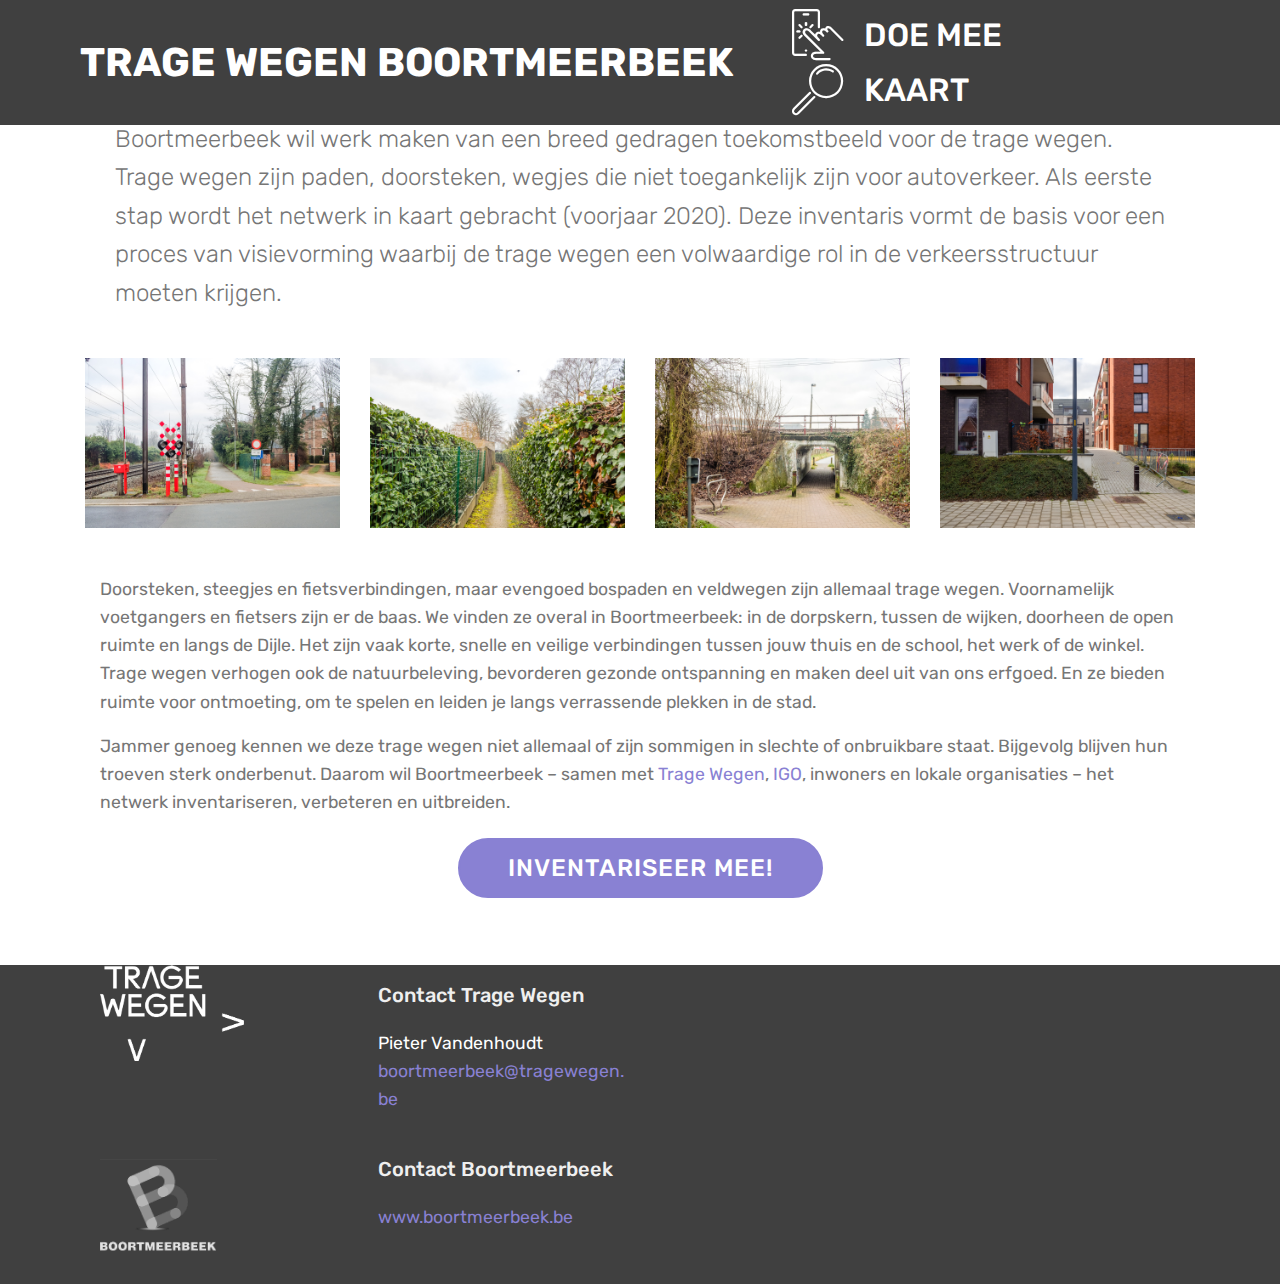
==== index.html @ 34b96090 "update" ====
<!DOCTYPE html>
<html  >
<head>
  <!-- Site made with Mobirise Website Builder v4.12.3, https://mobirise.com -->
  <meta charset="UTF-8">
  <meta http-equiv="X-UA-Compatible" content="IE=edge">
  <meta name="generator" content="Mobirise v4.12.3, mobirise.com">
  <meta name="viewport" content="width=device-width, initial-scale=1, minimum-scale=1">
  <link rel="shortcut icon" href="assets/images/logo2.png" type="image/x-icon">
  <meta name="description" content="">
  
  
  <title>Home</title>
  <link rel="stylesheet" href="assets/web/assets/mobirise-icons/mobirise-icons.css">
  <link rel="stylesheet" href="assets/bootstrap/css/bootstrap.min.css">
  <link rel="stylesheet" href="assets/bootstrap/css/bootstrap-grid.min.css">
  <link rel="stylesheet" href="assets/bootstrap/css/bootstrap-reboot.min.css">
  <link rel="stylesheet" href="assets/tether/tether.min.css">
  <link rel="stylesheet" href="assets/dropdown/css/style.css">
  <link rel="stylesheet" href="assets/socicon/css/styles.css">
  <link rel="stylesheet" href="assets/theme/css/style.css">
  <link rel="preload" as="style" href="assets/mobirise/css/mbr-additional.css"><link rel="stylesheet" href="assets/mobirise/css/mbr-additional.css" type="text/css">
  
  
  
</head>
<body>
  <section class="menu cid-rQbKiJXNZe" once="menu" id="menu1-5">

    

    <nav class="navbar navbar-expand beta-menu navbar-dropdown align-items-center navbar-fixed-top navbar-toggleable-sm">
        <button class="navbar-toggler navbar-toggler-right" type="button" data-toggle="collapse" data-target="#navbarSupportedContent" aria-controls="navbarSupportedContent" aria-expanded="false" aria-label="Toggle navigation">
            <div class="hamburger">
                <span></span>
                <span></span>
                <span></span>
                <span></span>
            </div>
        </button>
        <div class="menu-logo">
            <div class="navbar-brand">
                
                <span class="navbar-caption-wrap"><a class="navbar-caption text-white display-1" href="index.html">
                        TRAGE WEGEN BOORTMEERBEEK</a></span>
            </div>
        </div>
        <div class="collapse navbar-collapse" id="navbarSupportedContent">
            <ul class="navbar-nav nav-dropdown nav-right" data-app-modern-menu="true"><li class="nav-item">
                    <a class="nav-link link text-white display-4" href="page1.html"><span class="mbri-touch mbr-iconfont mbr-iconfont-btn"></span>
                        
                        DOE MEE</a>
                </li>
                <li class="nav-item">
                    <a class="nav-link link text-white display-4" href="page2.html">
                        <span class="mbri-search mbr-iconfont mbr-iconfont-btn"></span>
                        KAART</a>
                </li></ul>
            
        </div>
    </nav>
</section>

<section class="engine"><a href="https://mobirise.info/y">html site templates</a></section><section class="mbr-section article content3 cid-rQbUgujYzw" id="content3-n">
      
     

    <div class="container">
        <div class="media-container-row">
            <div class="row col-12 col-md-12">
                <div class="col-12 mbr-text mbr-fonts-style col-md-12 display-2">
                     <p>Boortmeerbeek wil werk maken van een breed gedragen toekomstbeeld voor de trage wegen. Trage wegen zijn paden, doorsteken, wegjes die niet toegankelijk zijn voor autoverkeer. Als eerste stap wordt het netwerk in kaart gebracht (voorjaar&nbsp;<span style="font-size: 1.5rem;">2020). Deze inventaris vormt de basis voor een proces van visievorming waarbij de trage wegen een volwaardige rol in de verkeersstructuur moeten krijgen.</span></p>
                </div>
                
                
            </div>
        </div>
    </div>
</section>

<section class="mbr-gallery gallery5 cid-rQcg3z86Xx" id="gallery5-q">

    

    

    <div class="container">
        
        
        <div class="row mbr-gallery" data-toggle="modal" data-target="#rVn7bDMpHJ">
            <div class="col-sm-6 col-md-4 col-lg-3 item gallery-image">
                <div class="item-wrapper">
                    <img class="w-100" src="assets/images/dscf8277.jpg" alt="" data-slide-to="0" title="" data-target="#rVn7bDMnnA">
                </div>
            </div>
            <div class="col-sm-6 col-md-4 col-lg-3 item gallery-image">
                <div class="item-wrapper">
                    <img class="w-100" src="assets/images/dscf8288.jpg" alt="" data-slide-to="1" title="" data-target="#rVn7bDMnnA">
                </div>
            </div>
            <div class="col-sm-6 col-md-4 col-lg-3 item gallery-image">
                <div class="item-wrapper">
                    <img class="w-100" src="assets/images/dscf8321.jpg" alt="" data-slide-to="2" title="" data-target="#rVn7bDMnnA">
                </div>
            </div><div class="col-sm-6 col-md-4 col-lg-3 item gallery-image">
                <div class="item-wrapper">
                    <img class="w-100" src="assets/images/dscf8336.jpg" alt="" data-slide-to="3" title="" data-target="#rVn7bDMnnA">
                </div>
            </div>
            
        </div>

        <div class="modal mbr-slider fade" tabindex="-1" role="dialog" aria-hidden="true" id="rVn7bDMpHJ">
            <div class="modal-dialog" role="document">
                <div class="modal-content">
                    <div class="modal-body">
                        <div class="carousel slide" data-ride="carousel" id="rVn7bDMnnA">
                            <div class="carousel-inner">
                                <div class="carousel-item active">
                                    <img class="d-block w-100" src="assets/images/dscf8277.jpg" alt="">
                                </div>
                                <div class="carousel-item">
                                    <img class="d-block w-100" src="assets/images/dscf8288.jpg" alt="">
                                </div>
                                <div class="carousel-item">
                                    <img class="d-block w-100" src="assets/images/dscf8321.jpg" alt="">
                                </div><div class="carousel-item">
                                    <img class="d-block w-100" src="assets/images/dscf8336.jpg" alt="">
                                </div>
                                
                            </div>
                            <ol class="carousel-indicators">
                                <li data-slide-to="0" class="active" data-target="#rVn7bDMnnA"></li><li data-slide-to="1" class="active" data-target="#rVn7bDMnnA"></li>
                                <li data-slide-to="2" data-target="#rVn7bDMnnA"></li>
                                <li data-slide-to="3" data-target="#rVn7bDMnnA"></li>
                                
                            </ol>
                            <a role="button" href="" class="close" data-dismiss="modal" aria-label="Close">
                            </a>
                            <a class="carousel-control-prev carousel-control" role="button" data-slide="prev" href="#rVn7bDMnnA">
                                <span class="mbri-left mbr-iconfont" aria-hidden="true"></span>
                                <span class="sr-only">Vorige</span>
                            </a>
                            <a class="carousel-control-next carousel-control" role="button" data-slide="next" href="#rVn7bDMnnA">
                                <span class="mbri-right mbr-iconfont" aria-hidden="true"></span>
                                <span class="sr-only">Volgende</span>
                            </a>
                        </div>
                    </div>
                </div>
            </div>
        </div>
    </div>
</section>

<section class="mbr-section article content1 cid-rQc35fbMtZ" id="content1-o">
    
     

    <div class="container">
        <div class="media-container-row">
            <div class="mbr-text col-12 mbr-fonts-style display-7 col-md-12"><p>Doorsteken, steegjes en fietsverbindingen, maar evengoed bospaden en veldwegen zijn allemaal trage wegen. Voornamelijk voetgangers en fietsers zijn er de baas. We vinden ze overal in Boortmeerbeek: in de dorpskern, tussen de wijken, doorheen de open ruimte en langs de Dijle. Het zijn vaak korte, snelle en veilige verbindingen tussen jouw thuis en de school, het werk of de winkel.  Trage wegen verhogen ook de natuurbeleving, bevorderen gezonde ontspanning en maken deel uit van ons erfgoed. En ze bieden ruimte voor ontmoeting, om te spelen en leiden je langs verrassende plekken in de stad. 
</p><p>Jammer genoeg kennen we deze trage wegen niet allemaal of zijn sommigen in slechte of onbruikbare staat. Bijgevolg blijven hun troeven sterk onderbenut. Daarom wil Boortmeerbeek – samen met <a href="https://www.tragewegen.be" target="_blank">Trage Wegen</a>, <a href="https://www.igo.be/index.php">IGO</a>, inwoners en lokale organisaties – het netwerk inventariseren, verbeteren en uitbreiden.</p><p>
</p></div>
        </div>
    </div>
</section>

<section class="mbr-section content8 cid-rQdVR2sNag" id="content8-13">

    

    <div class="container">
        <div class="media-container-row title">
            <div class="col-12 col-md-8">
                <div class="mbr-section-btn align-center"><a class="btn btn-primary display-2" href="page1.html">INVENTARISEER MEE!</a></div>
            </div>
        </div>
    </div>
</section>

<section class="cid-rQdXCKAkHv" id="footer1-18">

    

    

    <div class="container">
        <div class="media-container-row content text-white">
            <div class="col-12 col-md-3">
                <div class="media-wrap">
                    <a href="https://www.tragewegen.be">
                        <img src="assets/images/logometpijltjes-wit-2.png" alt="Mobirise" title="">
                    </a>
                </div>
            </div>
            <div class="col-12 col-md-3 mbr-fonts-style display-7">
                <h5 class="pb-3"><br>Contact Trage Wegen</h5>
                <p class="mbr-text">Pieter Vandenhoudt<br><a href="mailto:boortmeerbeek@tragewegen.be">boortmeerbeek@tragewegen.be</a><br></p>
            </div>
            <div class="col-12 col-md-3 mbr-fonts-style display-7">
                <h5 class="pb-3">&nbsp;</h5>
                <p class="mbr-text"></p>
            </div>
            <div class="col-12 col-md-3 mbr-fonts-style display-7">
                <h5 class="pb-3"></h5>
                <p class="mbr-text"><br><br><br></p>
            </div>
        </div>
        
    </div>
</section>

<section class="cid-rQe4lO1r5C" id="footer1-1l">

    

    

    <div class="container">
        <div class="media-container-row content text-white">
            <div class="col-12 col-md-3">
                <div class="media-wrap">
                    <a href="https://www.hasselt.be">
                        <img src="assets/images/logobmb.png" alt="Mobirise" title="">
                    </a>
                </div>
            </div>
            <div class="col-12 col-md-3 mbr-fonts-style display-7">
                <h5 class="pb-3">Contact Boortmeerbeek</h5>
                <p class="mbr-text"><a href="http://www.boortmeerbeek.be" target="_blank">www.boortmeerbeek.be</a><br><br></p>
            </div>
            <div class="col-12 col-md-3 mbr-fonts-style display-7">
                <h5 class="pb-3">&nbsp;</h5>
                <p class="mbr-text"><br><br></p>
            </div>
            <div class="col-12 col-md-3 mbr-fonts-style display-7">
                <h5 class="pb-3"></h5>
                <p class="mbr-text"><br><br><br></p>
            </div>
        </div>
        
    </div>
</section>


  <script src="assets/web/assets/jquery/jquery.min.js"></script>
  <script src="assets/popper/popper.min.js"></script>
  <script src="assets/bootstrap/js/bootstrap.min.js"></script>
  <script src="assets/tether/tether.min.js"></script>
  <script src="assets/smoothscroll/smooth-scroll.js"></script>
  <script src="assets/dropdown/js/nav-dropdown.js"></script>
  <script src="assets/dropdown/js/navbar-dropdown.js"></script>
  <script src="assets/touchswipe/jquery.touch-swipe.min.js"></script>
  <script src="assets/theme/js/script.js"></script>
  
  
</body>
</html>
---- assets/web/assets/mobirise-icons/mobirise-icons.css ----
@font-face {
  font-family: 'MobiriseIcons';
  src:  url('mobirise-icons.eot?spat4u');
  src:  url('mobirise-icons.eot?spat4u#iefix') format('embedded-opentype'),
    url('mobirise-icons.ttf?spat4u') format('truetype'),
    url('mobirise-icons.woff?spat4u') format('woff'),
    url('mobirise-icons.svg?spat4u#MobiriseIcons') format('svg');
  font-weight: normal;
  font-style: normal;
  font-display: swap;
}

[class^="mbri-"], [class*=" mbri-"] {
  /* use !important to prevent issues with browser extensions that change fonts */
  font-family: MobiriseIcons !important;
  speak: none;
  font-style: normal;
  font-weight: normal;
  font-variant: normal;
  text-transform: none;
  line-height: 1;

  /* Better Font Rendering =========== */
  -webkit-font-smoothing: antialiased;
  -moz-osx-font-smoothing: grayscale;
}

.mbri-add-submenu:before {
  content: "\e900";
}
.mbri-alert:before {
  content: "\e901";
}
.mbri-align-center:before {
  content: "\e902";
}
.mbri-align-justify:before {
  content: "\e903";
}
.mbri-align-left:before {
  content: "\e904";
}
.mbri-align-right:before {
  content: "\e905";
}
.mbri-android:before {
  content: "\e906";
}
.mbri-apple:before {
  content: "\e907";
}
.mbri-arrow-down:before {
  content: "\e908";
}
.mbri-arrow-next:before {
  content: "\e909";
}
.mbri-arrow-prev:before {
  content: "\e90a";
}
.mbri-arrow-up:before {
  content: "\e90b";
}
.mbri-bold:before {
  content: "\e90c";
}
.mbri-bookmark:before {
  content: "\e90d";
}
.mbri-bootstrap:before {
  content: "\e90e";
}
.mbri-briefcase:before {
  content: "\e90f";
}
.mbri-browse:before {
  content: "\e910";
}
.mbri-bulleted-list:before {
  content: "\e911";
}
.mbri-calendar:before {
  content: "\e912";
}
.mbri-camera:before {
  content: "\e913";
}
.mbri-cart-add:before {
  content: "\e914";
}
.mbri-cart-full:before {
  content: "\e915";
}
.mbri-cash:before {
  content: "\e916";
}
.mbri-change-style:before {
  content: "\e917";
}
.mbri-chat:before {
  content: "\e918";
}
.mbri-clock:before {
  content: "\e919";
}
.mbri-close:before {
  content: "\e91a";
}
.mbri-cloud:before {
  content: "\e91b";
}
.mbri-code:before {
  content: "\e91c";
}
.mbri-contact-form:before {
  content: "\e91d";
}
.mbri-credit-card:before {
  content: "\e91e";
}
.mbri-cursor-click:before {
  content: "\e91f";
}
.mbri-cust-feedback:before {
  content: "\e920";
}
.mbri-database:before {
  content: "\e921";
}
.mbri-delivery:before {
  content: "\e922";
}
.mbri-desktop:before {
  content: "\e923";
}
.mbri-devices:before {
  content: "\e924";
}
.mbri-down:before {
  content: "\e925";
}
.mbri-download:before {
  content: "\e989";
}
.mbri-drag-n-drop:before {
  content: "\e927";
}
.mbri-drag-n-drop2:before {
  content: "\e928";
}
.mbri-edit:before {
  content: "\e929";
}
.mbri-edit2:before {
  content: "\e92a";
}
.mbri-error:before {
  content: "\e92b";
}
.mbri-extension:before {
  content: "\e92c";
}
.mbri-features:before {
  content: "\e92d";
}
.mbri-file:before {
  content: "\e92e";
}
.mbri-flag:before {
  content: "\e92f";
}
.mbri-folder:before {
  content: "\e930";
}
.mbri-gift:before {
  content: "\e931";
}
.mbri-github:before {
  content: "\e932";
}
.mbri-globe:before {
  content: "\e933";
}
.mbri-globe-2:before {
  content: "\e934";
}
.mbri-growing-chart:before {
  content: "\e935";
}
.mbri-hearth:before {
  content: "\e936";
}
.mbri-help:before {
  content: "\e937";
}
.mbri-home:before {
  content: "\e938";
}
.mbri-hot-cup:before {
  content: "\e939";
}
.mbri-idea:before {
  content: "\e93a";
}
.mbri-image-gallery:before {
  content: "\e93b";
}
.mbri-image-slider:before {
  content: "\e93c";
}
.mbri-info:before {
  content: "\e93d";
}
.mbri-italic:before {
  content: "\e93e";
}
.mbri-key:before {
  content: "\e93f";
}
.mbri-laptop:before {
  content: "\e940";
}
.mbri-layers:before {
  content: "\e941";
}
.mbri-left-right:before {
  content: "\e942";
}
.mbri-left:before {
  content: "\e943";
}
.mbri-letter:before {
  content: "\e944";
}
.mbri-like:before {
  content: "\e945";
}
.mbri-link:before {
  content: "\e946";
}
.mbri-lock:before {
  content: "\e947";
}
.mbri-login:before {
  content: "\e948";
}
.mbri-logout:before {
  content: "\e949";
}
.mbri-magic-stick:before {
  content: "\e94a";
}
.mbri-map-pin:before {
  content: "\e94b";
}
.mbri-menu:before {
  content: "\e94c";
}
.mbri-mobile:before {
  content: "\e94d";
}
.mbri-mobile2:before {
  content: "\e94e";
}
.mbri-mobirise:before {
  content: "\e94f";
}
.mbri-more-horizontal:before {
  content: "\e950";
}
.mbri-more-vertical:before {
  content: "\e951";
}
.mbri-music:before {
  content: "\e952";
}
.mbri-new-file:before {
  content: "\e953";
}
.mbri-numbered-list:before {
  content: "\e954";
}
.mbri-opened-folder:before {
  content: "\e955";
}
.mbri-pages:before {
  content: "\e956";
}
.mbri-paper-plane:before {
  content: "\e957";
}
.mbri-paperclip:before {
  content: "\e958";
}
.mbri-photo:before {
  content: "\e959";
}
.mbri-photos:before {
  content: "\e95a";
}
.mbri-pin:before {
  content: "\e95b";
}
.mbri-play:before {
  content: "\e95c";
}
.mbri-plus:before {
  content: "\e95d";
}
.mbri-preview:before {
  content: "\e95e";
}
.mbri-print:before {
  content: "\e95f";
}
.mbri-protect:before {
  content: "\e960";
}
.mbri-question:before {
  content: "\e961";
}
.mbri-quote-left:before {
  content: "\e962";
}
.mbri-quote-right:before {
  content: "\e963";
}
.mbri-refresh:before {
  content: "\e964";
}
.mbri-responsive:before {
  content: "\e965";
}
.mbri-right:before {
  content: "\e966";
}
.mbri-rocket:before {
  content: "\e967";
}
.mbri-sad-face:before {
  content: "\e968";
}
.mbri-sale:before {
  content: "\e969";
}
.mbri-save:before {
  content: "\e96a";
}
.mbri-search:before {
  content: "\e96b";
}
.mbri-setting:before {
  content: "\e96c";
}
.mbri-setting2:before {
  content: "\e96d";
}
.mbri-setting3:before {
  content: "\e96e";
}
.mbri-share:before {
  content: "\e96f";
}
.mbri-shopping-bag:before {
  content: "\e970";
}
.mbri-shopping-basket:before {
  content: "\e971";
}
.mbri-shopping-cart:before {
  content: "\e972";
}
.mbri-sites:before {
  content: "\e973";
}
.mbri-smile-face:before {
  content: "\e974";
}
.mbri-speed:before {
  content: "\e975";
}
.mbri-star:before {
  content: "\e976";
}
.mbri-success:before {
  content: "\e977";
}
.mbri-sun:before {
  content: "\e978";
}
.mbri-sun2:before {
  content: "\e979";
}
.mbri-tablet:before {
  content: "\e97a";
}
.mbri-tablet-vertical:before {
  content: "\e97b";
}
.mbri-target:before {
  content: "\e97c";
}
.mbri-timer:before {
  content: "\e97d";
}
.mbri-to-ftp:before {
  content: "\e97e";
}
.mbri-to-local-drive:before {
  content: "\e97f";
}
.mbri-touch-swipe:before {
  content: "\e980";
}
.mbri-touch:before {
  content: "\e981";
}
.mbri-trash:before {
  content: "\e982";
}
.mbri-underline:before {
  content: "\e983";
}
.mbri-unlink:before {
  content: "\e984";
}
.mbri-unlock:before {
  content: "\e985";
}
.mbri-up-down:before {
  content: "\e986";
}
.mbri-up:before {
  content: "\e987";
}
.mbri-update:before {
  content: "\e988";
}
.mbri-upload:before {
 content: "\e926"; 
}
.mbri-user:before {
  content: "\e98a";
}
.mbri-user2:before {
  content: "\e98b";
}
.mbri-users:before {
  content: "\e98c";
}
.mbri-video:before {
  content: "\e98d";
}
.mbri-video-play:before {
  content: "\e98e";
}
.mbri-watch:before {
  content: "\e98f";
}
.mbri-website-theme:before {
  content: "\e990";
}
.mbri-wifi:before {
  content: "\e991";
}
.mbri-windows:before {
  content: "\e992";
}
.mbri-zoom-out:before {
  content: "\e993";
}
.mbri-redo:before {
  content: "\e994";
}
.mbri-undo:before {
  content: "\e995";
}
---- assets/dropdown/css/style.css ----
.navbar-dropdown {
  left: 0;
  padding: 0;
  position: absolute;
  right: 0;
  top: 0;
  transition: all 0.45s ease;
  z-index: 1030;
  background: #282828; }
  .navbar-dropdown .navbar-logo {
    margin-right: 0.8rem;
    transition: margin 0.3s ease-in-out;
    vertical-align: middle; }
    .navbar-dropdown .navbar-logo img {
      height: 3.125rem;
      transition: all 0.3s ease-in-out; }
    .navbar-dropdown .navbar-logo.mbr-iconfont {
      font-size: 3.125rem;
      line-height: 3.125rem; }
  .navbar-dropdown .navbar-caption {
    font-weight: 700;
    white-space: normal;
    vertical-align: -4px;
    line-height: 3.125rem !important; }
    .navbar-dropdown .navbar-caption, .navbar-dropdown .navbar-caption:hover {
      color: inherit;
      text-decoration: none; }
  .navbar-dropdown .mbr-iconfont + .navbar-caption {
    vertical-align: -1px; }
  .navbar-dropdown.navbar-fixed-top {
    position: fixed; }
  .navbar-dropdown .navbar-brand span {
    vertical-align: -4px; }
  .navbar-dropdown.bg-color.transparent {
    background: none; }
  .navbar-dropdown.navbar-short .navbar-brand {
    padding: 0.625rem 0; }
    .navbar-dropdown.navbar-short .navbar-brand span {
      vertical-align: -1px; }
  .navbar-dropdown.navbar-short .navbar-caption {
    line-height: 2.375rem !important;
    vertical-align: -2px; }
  .navbar-dropdown.navbar-short .navbar-logo {
    margin-right: 0.5rem; }
    .navbar-dropdown.navbar-short .navbar-logo img {
      height: 2.375rem; }
    .navbar-dropdown.navbar-short .navbar-logo.mbr-iconfont {
      font-size: 2.375rem;
      line-height: 2.375rem; }
  .navbar-dropdown.navbar-short .mbr-table-cell {
    height: 3.625rem; }
  .navbar-dropdown .navbar-close {
    left: 0.6875rem;
    position: fixed;
    top: 0.75rem;
    z-index: 1000; }
  .navbar-dropdown .hamburger-icon {
    content: "";
    display: inline-block;
    vertical-align: middle;
    width: 16px;
    -webkit-box-shadow: 0 -6px 0 1px #282828,0 0 0 1px #282828,0 6px 0 1px #282828;
    -moz-box-shadow: 0 -6px 0 1px #282828,0 0 0 1px #282828,0 6px 0 1px #282828;
    box-shadow: 0 -6px 0 1px #282828,0 0 0 1px #282828,0 6px 0 1px #282828; }

.dropdown-menu .dropdown-toggle[data-toggle="dropdown-submenu"]::after {
  border-bottom: 0.35em solid transparent;
  border-left: 0.35em solid;
  border-right: 0;
  border-top: 0.35em solid transparent;
  margin-left: 0.3rem; }

.dropdown-menu .dropdown-item:focus {
  outline: 0; }

.nav-dropdown {
  font-size: 0.75rem;
  font-weight: 500;
  height: auto !important; }
  .nav-dropdown .nav-btn {
    padding-left: 1rem; }
  .nav-dropdown .link {
    margin: .667em 1.667em;
    font-weight: 500;
    padding: 0;
    transition: color .2s ease-in-out; }
    .nav-dropdown .link.dropdown-toggle {
      margin-right: 2.583em; }
      .nav-dropdown .link.dropdown-toggle::after {
        margin-left: .25rem;
        border-top: 0.35em solid;
        border-right: 0.35em solid transparent;
        border-left: 0.35em solid transparent;
        border-bottom: 0; }
      .nav-dropdown .link.dropdown-toggle[aria-expanded="true"] {
        margin: 0;
        padding: 0.667em 3.263em  0.667em 1.667em; }
  .nav-dropdown .link::after,
  .nav-dropdown .dropdown-item::after {
    color: inherit; }
  .nav-dropdown .btn {
    font-size: 0.75rem;
    font-weight: 700;
    letter-spacing: 0;
    margin-bottom: 0;
    padding-left: 1.25rem;
    padding-right: 1.25rem; }
  .nav-dropdown .dropdown-menu {
    border-radius: 0;
    border: 0;
    left: 0;
    margin: 0;
    padding-bottom: 1.25rem;
    padding-top: 1.25rem;
    position: relative; }
  .nav-dropdown .dropdown-submenu {
    margin-left: 0.125rem;
    top: 0; }
  .nav-dropdown .dropdown-item {
    font-weight: 500;
    line-height: 2;
    padding: 0.3846em 4.615em 0.3846em 1.5385em;
    position: relative;
    transition: color .2s ease-in-out, background-color .2s ease-in-out; }
    .nav-dropdown .dropdown-item::after {
      margin-top: -0.3077em;
      position: absolute;
      right: 1.1538em;
      top: 50%; }
    .nav-dropdown .dropdown-item:focus, .nav-dropdown .dropdown-item:hover {
      background: none; }

@media (max-width: 767px) {
  .nav-dropdown.navbar-toggleable-sm {
    bottom: 0;
    display: none;
    left: 0;
    overflow-x: hidden;
    position: fixed;
    top: 0;
    transform: translateX(-100%);
    -ms-transform: translateX(-100%);
    -webkit-transform: translateX(-100%);
    width: 18.75rem;
    z-index: 999; } }
.nav-dropdown.navbar-toggleable-xl {
  bottom: 0;
  display: none;
  left: 0;
  overflow-x: hidden;
  position: fixed;
  top: 0;
  transform: translateX(-100%);
  -ms-transform: translateX(-100%);
  -webkit-transform: translateX(-100%);
  width: 18.75rem;
  z-index: 999; }

.nav-dropdown-sm {
  display: block !important;
  overflow-x: hidden;
  overflow: auto;
  padding-top: 3.875rem; }
  .nav-dropdown-sm::after {
    content: "";
    display: block;
    height: 3rem;
    width: 100%; }
  .nav-dropdown-sm.collapse.in ~ .navbar-close {
    display: block !important; }
  .nav-dropdown-sm.collapsing, .nav-dropdown-sm.collapse.in {
    transform: translateX(0);
    -ms-transform: translateX(0);
    -webkit-transform: translateX(0);
    transition: all 0.25s ease-out;
    -webkit-transition: all 0.25s ease-out;
    background: #282828; }
  .nav-dropdown-sm.collapsing[aria-expanded="false"] {
    transform: translateX(-100%);
    -ms-transform: translateX(-100%);
    -webkit-transform: translateX(-100%); }
  .nav-dropdown-sm .nav-item {
    display: block;
    margin-left: 0 !important;
    padding-left: 0; }
  .nav-dropdown-sm .link,
  .nav-dropdown-sm .dropdown-item {
    border-top: 1px dotted rgba(255, 255, 255, 0.1);
    font-size: 0.8125rem;
    line-height: 1.6;
    margin: 0 !important;
    padding: 0.875rem 2.4rem 0.875rem 1.5625rem !important;
    position: relative;
    white-space: normal; }
    .nav-dropdown-sm .link:focus, .nav-dropdown-sm .link:hover,
    .nav-dropdown-sm .dropdown-item:focus,
    .nav-dropdown-sm .dropdown-item:hover {
      background: rgba(0, 0, 0, 0.2) !important;
      color: #c0a375; }
  .nav-dropdown-sm .nav-btn {
    position: relative;
    padding: 1.5625rem 1.5625rem 0 1.5625rem; }
    .nav-dropdown-sm .nav-btn::before {
      border-top: 1px dotted rgba(255, 255, 255, 0.1);
      content: "";
      left: 0;
      position: absolute;
      top: 0;
      width: 100%; }
    .nav-dropdown-sm .nav-btn + .nav-btn {
      padding-top: 0.625rem; }
      .nav-dropdown-sm .nav-btn + .nav-btn::before {
        display: none; }
  .nav-dropdown-sm .btn {
    padding: 0.625rem 0; }
  .nav-dropdown-sm .dropdown-toggle[data-toggle="dropdown-submenu"]::after {
    margin-left: .25rem;
    border-top: 0.35em solid;
    border-right: 0.35em solid transparent;
    border-left: 0.35em solid transparent;
    border-bottom: 0; }
  .nav-dropdown-sm .dropdown-toggle[data-toggle="dropdown-submenu"][aria-expanded="true"]::after {
    border-top: 0;
    border-right: 0.35em solid transparent;
    border-left: 0.35em solid transparent;
    border-bottom: 0.35em solid; }
  .nav-dropdown-sm .dropdown-menu {
    margin: 0;
    padding: 0;
    position: relative;
    top: 0;
    left: 0;
    width: 100%;
    border: 0;
    float: none;
    border-radius: 0;
    background: none; }
  .nav-dropdown-sm .dropdown-submenu {
    left: 100%;
    margin-left: 0.125rem;
    margin-top: -1.25rem;
    top: 0; }

.navbar-toggleable-sm .nav-dropdown .dropdown-menu {
  position: absolute; }

.navbar-toggleable-sm .nav-dropdown .dropdown-submenu {
  left: 100%;
  margin-left: 0.125rem;
  margin-top: -1.25rem;
  top: 0; }

.navbar-toggleable-sm.opened .nav-dropdown .dropdown-menu {
  position: relative; }

.navbar-toggleable-sm.opened .nav-dropdown .dropdown-submenu {
  left: 0;
  margin-left: 00rem;
  margin-top: 0rem;
  top: 0; }

.is-builder .nav-dropdown.collapsing {
  transition: none !important; }

/*# sourceMappingURL=style.css.map */
---- assets/socicon/css/styles.css ----
@charset "UTF-8";

@font-face {
  font-family: 'Socicon';
  src:  url('../fonts/socicon.eot');
  src:  url('../fonts/socicon.eot?#iefix') format('embedded-opentype'),
    url('../fonts/socicon.woff2') format('woff2'),
    url('../fonts/socicon.ttf') format('truetype'),
    url('../fonts/socicon.woff') format('woff'),
    url('../fonts/socicon.svg#socicon') format('svg');
  font-weight: normal;
  font-style: normal;
}

[data-icon]:before {
  font-family: "socicon" !important;
  content: attr(data-icon);
  font-style: normal !important;
  font-weight: normal !important;
  font-variant: normal !important;
  text-transform: none !important;
  speak: none;
  line-height: 1;
  -webkit-font-smoothing: antialiased;
  -moz-osx-font-smoothing: grayscale;
}

[class^="socicon-"], [class*=" socicon-"] {
  /* use !important to prevent issues with browser extensions that change fonts */
  font-family: 'Socicon' !important;
  speak: none;
  font-style: normal;
  font-weight: normal;
  font-variant: normal;
  text-transform: none;
  line-height: 1;

  /* Better Font Rendering =========== */
  -webkit-font-smoothing: antialiased;
  -moz-osx-font-smoothing: grayscale;
}

.socicon-eitaa:before {
  content: "\e97c";
}
.socicon-soroush:before {
  content: "\e97d";
}
.socicon-bale:before {
  content: "\e97e";
}
.socicon-zazzle:before {
  content: "\e97b";
}
.socicon-society6:before {
  content: "\e97a";
}
.socicon-redbubble:before {
  content: "\e979";
}
.socicon-avvo:before {
  content: "\e978";
}
.socicon-stitcher:before {
  content: "\e977";
}
.socicon-googlehangouts:before {
  content: "\e974";
}
.socicon-dlive:before {
  content: "\e975";
}
.socicon-vsco:before {
  content: "\e976";
}
.socicon-flipboard:before {
  content: "\e973";
}
.socicon-ubuntu:before {
  content: "\e958";
}
.socicon-artstation:before {
  content: "\e959";
}
.socicon-invision:before {
  content: "\e95a";
}
.socicon-torial:before {
  content: "\e95b";
}
.socicon-collectorz:before {
  content: "\e95c";
}
.socicon-seenthis:before {
  content: "\e95d";
}
.socicon-googleplaymusic:before {
  content: "\e95e";
}
.socicon-debian:before {
  content: "\e95f";
}
.socicon-filmfreeway:before {
  content: "\e960";
}
.socicon-gnome:before {
  content: "\e961";
}
.socicon-itchio:before {
  content: "\e962";
}
.socicon-jamendo:before {
  content: "\e963";
}
.socicon-mix:before {
  content: "\e964";
}
.socicon-sharepoint:before {
  content: "\e965";
}
.socicon-tinder:before {
  content: "\e966";
}
.socicon-windguru:before {
  content: "\e967";
}
.socicon-cdbaby:before {
  content: "\e968";
}
.socicon-elementaryos:before {
  content: "\e969";
}
.socicon-stage32:before {
  content: "\e96a";
}
.socicon-tiktok:before {
  content: "\e96b";
}
.socicon-gitter:before {
  content: "\e96c";
}
.socicon-letterboxd:before {
  content: "\e96d";
}
.socicon-threema:before {
  content: "\e96e";
}
.socicon-splice:before {
  content: "\e96f";
}
.socicon-metapop:before {
  content: "\e970";
}
.socicon-naver:before {
  content: "\e971";
}
.socicon-remote:before {
  content: "\e972";
}
.socicon-internet:before {
  content: "\e957";
}
.socicon-moddb:before {
  content: "\e94b";
}
.socicon-indiedb:before {
  content: "\e94c";
}
.socicon-traxsource:before {
  content: "\e94d";
}
.socicon-gamefor:before {
  content: "\e94e";
}
.socicon-pixiv:before {
  content: "\e94f";
}
.socicon-myanimelist:before {
  content: "\e950";
}
.socicon-blackberry:before {
  content: "\e951";
}
.socicon-wickr:before {
  content: "\e952";
}
.socicon-spip:before {
  content: "\e953";
}
.socicon-napster:before {
  content: "\e954";
}
.socicon-beatport:before {
  content: "\e955";
}
.socicon-hackerone:before {
  content: "\e956";
}
.socicon-hackernews:before {
  content: "\e946";
}
.socicon-smashwords:before {
  content: "\e947";
}
.socicon-kobo:before {
  content: "\e948";
}
.socicon-bookbub:before {
  content: "\e949";
}
.socicon-mailru:before {
  content: "\e94a";
}
.socicon-gitlab:before {
  content: "\e945";
}
.socicon-instructables:before {
  content: "\e944";
}
.socicon-portfolio:before {
  content: "\e943";
}
.socicon-codered:before {
  content: "\e940";
}
.socicon-origin:before {
  content: "\e941";
}
.socicon-nextdoor:before {
  content: "\e942";
}
.socicon-udemy:before {
  content: "\e93f";
}
.socicon-livemaster:before {
  content: "\e93e";
}
.socicon-crunchbase:before {
  content: "\e93b";
}
.socicon-homefy:before {
  content: "\e93c";
}
.socicon-calendly:before {
  content: "\e93d";
}
.socicon-realtor:before {
  content: "\e90f";
}
.socicon-tidal:before {
  content: "\e910";
}
.socicon-qobuz:before {
  content: "\e911";
}
.socicon-natgeo:before {
  content: "\e912";
}
.socicon-mastodon:before {
  content: "\e913";
}
.socicon-unsplash:before {
  content: "\e914";
}
.socicon-homeadvisor:before {
  content: "\e915";
}
.socicon-angieslist:before {
  content: "\e916";
}
.socicon-codepen:before {
  content: "\e917";
}
.socicon-slack:before {
  content: "\e918";
}
.socicon-openaigym:before {
  content: "\e919";
}
.socicon-logmein:before {
  content: "\e91a";
}
.socicon-fiverr:before {
  content: "\e91b";
}
.socicon-gotomeeting:before {
  content: "\e91c";
}
.socicon-aliexpress:before {
  content: "\e91d";
}
.socicon-guru:before {
  content: "\e91e";
}
.socicon-appstore:before {
  content: "\e91f";
}
.socicon-homes:before {
  content: "\e920";
}
.socicon-zoom:before {
  content: "\e921";
}
.socicon-alibaba:before {
  content: "\e922";
}
.socicon-craigslist:before {
  content: "\e923";
}
.socicon-wix:before {
  content: "\e924";
}
.socicon-redfin:before {
  content: "\e925";
}
.socicon-googlecalendar:before {
  content: "\e926";
}
.socicon-shopify:before {
  content: "\e927";
}
.socicon-freelancer:before {
  content: "\e928";
}
.socicon-seedrs:before {
  content: "\e929";
}
.socicon-bing:before {
  content: "\e92a";
}
.socicon-doodle:before {
  content: "\e92b";
}
.socicon-bonanza:before {
  content: "\e92c";
}
.socicon-squarespace:before {
  content: "\e92d";
}
.socicon-toptal:before {
  content: "\e92e";
}
.socicon-gust:before {
  content: "\e92f";
}
.socicon-ask:before {
  content: "\e930";
}
.socicon-trulia:before {
  content: "\e931";
}
.socicon-loomly:before {
  content: "\e932";
}
.socicon-ghost:before {
  content: "\e933";
}
.socicon-upwork:before {
  content: "\e934";
}
.socicon-fundable:before {
  content: "\e935";
}
.socicon-booking:before {
  content: "\e936";
}
.socicon-googlemaps:before {
  content: "\e937";
}
.socicon-zillow:before {
  content: "\e938";
}
.socicon-niconico:before {
  content: "\e939";
}
.socicon-toneden:before {
  content: "\e93a";
}
.socicon-augment:before {
  content: "\e908";
}
.socicon-bitbucket:before {
  content: "\e909";
}
.socicon-fyuse:before {
  content: "\e90a";
}
.socicon-yt-gaming:before {
  content: "\e90b";
}
.socicon-sketchfab:before {
  content: "\e90c";
}
.socicon-mobcrush:before {
  content: "\e90d";
}
.socicon-microsoft:before {
  content: "\e90e";
}
.socicon-pandora:before {
  content: "\e907";
}
.socicon-messenger:before {
  content: "\e906";
}
.socicon-gamewisp:before {
  content: "\e905";
}
.socicon-bloglovin:before {
  content: "\e904";
}
.socicon-tunein:before {
  content: "\e903";
}
.socicon-gamejolt:before {
  content: "\e901";
}
.socicon-trello:before {
  content: "\e902";
}
.socicon-spreadshirt:before {
  content: "\e900";
}
.socicon-500px:before {
  content: "\e000";
}
.socicon-8tracks:before {
  content: "\e001";
}
.socicon-airbnb:before {
  content: "\e002";
}
.socicon-alliance:before {
  content: "\e003";
}
.socicon-amazon:before {
  content: "\e004";
}
.socicon-amplement:before {
  content: "\e005";
}
.socicon-android:before {
  content: "\e006";
}
.socicon-angellist:before {
  content: "\e007";
}
.socicon-apple:before {
  content: "\e008";
}
.socicon-appnet:before {
  content: "\e009";
}
.socicon-baidu:before {
  content: "\e00a";
}
.socicon-bandcamp:before {
  content: "\e00b";
}
.socicon-battlenet:before {
  content: "\e00c";
}
.socicon-mixer:before {
  content: "\e00d";
}
.socicon-bebee:before {
  content: "\e00e";
}
.socicon-bebo:before {
  content: "\e00f";
}
.socicon-behance:before {
  content: "\e010";
}
.socicon-blizzard:before {
  content: "\e011";
}
.socicon-blogger:before {
  content: "\e012";
}
.socicon-buffer:before {
  content: "\e013";
}
.socicon-chrome:before {
  content: "\e014";
}
.socicon-coderwall:before {
  content: "\e015";
}
.socicon-curse:before {
  content: "\e016";
}
.socicon-dailymotion:before {
  content: "\e017";
}
.socicon-deezer:before {
  content: "\e018";
}
.socicon-delicious:before {
  content: "\e019";
}
.socicon-deviantart:before {
  content: "\e01a";
}
.socicon-diablo:before {
  content: "\e01b";
}
.socicon-digg:before {
  content: "\e01c";
}
.socicon-discord:before {
  content: "\e01d";
}
.socicon-disqus:before {
  content: "\e01e";
}
.socicon-douban:before {
  content: "\e01f";
}
.socicon-draugiem:before {
  content: "\e020";
}
.socicon-dribbble:before {
  content: "\e021";
}
.socicon-drupal:before {
  content: "\e022";
}
.socicon-ebay:before {
  content: "\e023";
}
.socicon-ello:before {
  content: "\e024";
}
.socicon-endomodo:before {
  content: "\e025";
}
.socicon-envato:before {
  content: "\e026";
}
.socicon-etsy:before {
  content: "\e027";
}
.socicon-facebook:before {
  content: "\e028";
}
.socicon-feedburner:before {
  content: "\e029";
}
.socicon-filmweb:before {
  content: "\e02a";
}
.socicon-firefox:before {
  content: "\e02b";
}
.socicon-flattr:before {
  content: "\e02c";
}
.socicon-flickr:before {
  content: "\e02d";
}
.socicon-formulr:before {
  content: "\e02e";
}
.socicon-forrst:before {
  content: "\e02f";
}
.socicon-foursquare:before {
  content: "\e030";
}
.socicon-friendfeed:before {
  content: "\e031";
}
.socicon-github:before {
  content: "\e032";
}
.socicon-goodreads:before {
  content: "\e033";
}
.socicon-google:before {
  content: "\e034";
}
.socicon-googlescholar:before {
  content: "\e035";
}
.socicon-googlegroups:before {
  content: "\e036";
}
.socicon-googlephotos:before {
  content: "\e037";
}
.socicon-googleplus:before {
  content: "\e038";
}
.socicon-grooveshark:before {
  content: "\e039";
}
.socicon-hackerrank:before {
  content: "\e03a";
}
.socicon-hearthstone:before {
  content: "\e03b";
}
.socicon-hellocoton:before {
  content: "\e03c";
}
.socicon-heroes:before {
  content: "\e03d";
}
.socicon-smashcast:before {
  content: "\e03e";
}
.socicon-horde:before {
  content: "\e03f";
}
.socicon-houzz:before {
  content: "\e040";
}
.socicon-icq:before {
  content: "\e041";
}
.socicon-identica:before {
  content: "\e042";
}
.socicon-imdb:before {
  content: "\e043";
}
.socicon-instagram:before {
  content: "\e044";
}
.socicon-issuu:before {
  content: "\e045";
}
.socicon-istock:before {
  content: "\e046";
}
.socicon-itunes:before {
  content: "\e047";
}
.socicon-keybase:before {
  content: "\e048";
}
.socicon-lanyrd:before {
  content: "\e049";
}
.socicon-lastfm:before {
  content: "\e04a";
}
.socicon-line:before {
  content: "\e04b";
}
.socicon-linkedin:before {
  content: "\e04c";
}
.socicon-livejournal:before {
  content: "\e04d";
}
.socicon-lyft:before {
  content: "\e04e";
}
.socicon-macos:before {
  content: "\e04f";
}
.socicon-mail:before {
  content: "\e050";
}
.socicon-medium:before {
  content: "\e051";
}
.socicon-meetup:before {
  content: "\e052";
}
.socicon-mixcloud:before {
  content: "\e053";
}
.socicon-modelmayhem:before {
  content: "\e054";
}
.socicon-mumble:before {
  content: "\e055";
}
.socicon-myspace:before {
  content: "\e056";
}
.socicon-newsvine:before {
  content: "\e057";
}
.socicon-nintendo:before {
  content: "\e058";
}
.socicon-npm:before {
  content: "\e059";
}
.socicon-odnoklassniki:before {
  content: "\e05a";
}
.socicon-openid:before {
  content: "\e05b";
}
.socicon-opera:before {
  content: "\e05c";
}
.socicon-outlook:before {
  content: "\e05d";
}
.socicon-overwatch:before {
  content: "\e05e";
}
.socicon-patreon:before {
  content: "\e05f";
}
.socicon-paypal:before {
  content: "\e060";
}
.socicon-periscope:before {
  content: "\e061";
}
.socicon-persona:before {
  content: "\e062";
}
.socicon-pinterest:before {
  content: "\e063";
}
.socicon-play:before {
  content: "\e064";
}
.socicon-player:before {
  content: "\e065";
}
.socicon-playstation:before {
  content: "\e066";
}
.socicon-pocket:before {
  content: "\e067";
}
.socicon-qq:before {
  content: "\e068";
}
.socicon-quora:before {
  content: "\e069";
}
.socicon-raidcall:before {
  content: "\e06a";
}
.socicon-ravelry:before {
  content: "\e06b";
}
.socicon-reddit:before {
  content: "\e06c";
}
.socicon-renren:before {
  content: "\e06d";
}
.socicon-researchgate:before {
  content: "\e06e";
}
.socicon-residentadvisor:before {
  content: "\e06f";
}
.socicon-reverbnation:before {
  content: "\e070";
}
.socicon-rss:before {
  content: "\e071";
}
.socicon-sharethis:before {
  content: "\e072";
}
.socicon-skype:before {
  content: "\e073";
}
.socicon-slideshare:before {
  content: "\e074";
}
.socicon-smugmug:before {
  content: "\e075";
}
.socicon-snapchat:before {
  content: "\e076";
}
.socicon-songkick:before {
  content: "\e077";
}
.socicon-soundcloud:before {
  content: "\e078";
}
.socicon-spotify:before {
  content: "\e079";
}
.socicon-stackexchange:before {
  content: "\e07a";
}
.socicon-stackoverflow:before {
  content: "\e07b";
}
.socicon-starcraft:before {
  content: "\e07c";
}
.socicon-stayfriends:before {
  content: "\e07d";
}
.socicon-steam:before {
  content: "\e07e";
}
.socicon-storehouse:before {
  content: "\e07f";
}
.socicon-strava:before {
  content: "\e080";
}
.socicon-streamjar:before {
  content: "\e081";
}
.socicon-stumbleupon:before {
  content: "\e082";
}
.socicon-swarm:before {
  content: "\e083";
}
.socicon-teamspeak:before {
  content: "\e084";
}
.socicon-teamviewer:before {
  content: "\e085";
}
.socicon-technorati:before {
  content: "\e086";
}
.socicon-telegram:before {
  content: "\e087";
}
.socicon-tripadvisor:before {
  content: "\e088";
}
.socicon-tripit:before {
  content: "\e089";
}
.socicon-triplej:before {
  content: "\e08a";
}
.socicon-tumblr:before {
  content: "\e08b";
}
.socicon-twitch:before {
  content: "\e08c";
}
.socicon-twitter:before {
  content: "\e08d";
}
.socicon-uber:before {
  content: "\e08e";
}
.socicon-ventrilo:before {
  content: "\e08f";
}
.socicon-viadeo:before {
  content: "\e090";
}
.socicon-viber:before {
  content: "\e091";
}
.socicon-viewbug:before {
  content: "\e092";
}
.socicon-vimeo:before {
  content: "\e093";
}
.socicon-vine:before {
  content: "\e094";
}
.socicon-vkontakte:before {
  content: "\e095";
}
.socicon-warcraft:before {
  content: "\e096";
}
.socicon-wechat:before {
  content: "\e097";
}
.socicon-weibo:before {
  content: "\e098";
}
.socicon-whatsapp:before {
  content: "\e099";
}
.socicon-wikipedia:before {
  content: "\e09a";
}
.socicon-windows:before {
  content: "\e09b";
}
.socicon-wordpress:before {
  content: "\e09c";
}
.socicon-wykop:before {
  content: "\e09d";
}
.socicon-xbox:before {
  content: "\e09e";
}
.socicon-xing:before {
  content: "\e09f";
}
.socicon-yahoo:before {
  content: "\e0a0";
}
.socicon-yammer:before {
  content: "\e0a1";
}
.socicon-yandex:before {
  content: "\e0a2";
}
.socicon-yelp:before {
  content: "\e0a3";
}
.socicon-younow:before {
  content: "\e0a4";
}
.socicon-youtube:before {
  content: "\e0a5";
}
.socicon-zapier:before {
  content: "\e0a6";
}
.socicon-zerply:before {
  content: "\e0a7";
}
.socicon-zomato:before {
  content: "\e0a8";
}
.socicon-zynga:before {
  content: "\e0a9";
}
---- assets/theme/css/style.css ----
@charset "UTF-8";
/*!
 * Mobirise v4 theme (https://mobirise.com/)
 * Copyright 2017 Mobirise
 */
section {
  background-color: #eeeeee;
}

body {
  font-style: normal;
  line-height: 1.5;
}

section,
.container,
.container-fluid {
  position: relative;
  word-wrap: break-word;
}

a.mbr-iconfont:hover {
  text-decoration: none;
}

.article .lead p,
.article .lead ul,
.article .lead ol,
.article .lead pre,
.article .lead blockquote {
  margin-bottom: 0;
}

ul,
ol,
pre,
blockquote {
  margin-bottom: 2.3125rem;
}

pre {
  background: #f4f4f4;
  padding: 10px 24px;
  white-space: pre-wrap;
}

.inactive {
  -webkit-user-select: none;
  -moz-user-select: none;
  -ms-user-select: none;
  user-select: none;
  pointer-events: none;
  -webkit-user-drag: none;
  user-drag: none;
}

.mbr-section__comments .row {
  justify-content: center;
  -webkit-justify-content: center;
}

a {
  font-style: normal;
  font-weight: 400;
  cursor: pointer;
}
a, a:hover {
  text-decoration: none;
}

figure {
  margin-bottom: 0;
}

body {
  color: #232323;
}

h1,
h2,
h3,
h4,
h5,
h6,
.h1,
.h2,
.h3,
.h4,
.h5,
.h6,
.display-1,
.display-2,
.display-3,
.display-4 {
  line-height: 1;
  word-break: break-word;
  word-wrap: break-word;
}

.mbr-section-title {
  font-style: normal;
  line-height: 1.2;
}

.mbr-section-subtitle {
  line-height: 1.3;
}

.mbr-text {
  font-style: normal;
  line-height: 1.6;
}

b,
strong {
  font-weight: bold;
}

blockquote {
  padding: 10px 0 10px 20px;
  position: relative;
  border-left: 2px solid;
  border-color: #ff3366;
}

input:-webkit-autofill, input:-webkit-autofill:hover, input:-webkit-autofill:focus, input:-webkit-autofill:active {
  transition-delay: 9999s;
  transition-property: background-color, color;
}

textarea[type=hidden] {
  display: none;
}

body {
  position: relative;
}

section {
  background-position: 50% 50%;
  background-repeat: no-repeat;
  background-size: cover;
}
section .mbr-background-video,
section .mbr-background-video-preview {
  position: absolute;
  bottom: 0;
  left: 0;
  right: 0;
  top: 0;
}

.hidden {
  visibility: hidden;
}

.mbr-z-index20 {
  z-index: 20;
}

/*! Base colors */
.mbr-white {
  color: #ffffff;
}

.mbr-black {
  color: #000000;
}

.mbr-bg-white {
  background-color: #ffffff;
}

.mbr-bg-black {
  background-color: #000000;
}

/*! Text-aligns */
.align-left {
  text-align: left;
}

.align-center {
  text-align: center;
}

.align-right {
  text-align: right;
}

@media (max-width: 767px) {
  .align-left,
.align-center,
.align-right,
.mbr-section-btn,
.mbr-section-title {
    text-align: center;
  }
}
/*! Font-weight  */
.mbr-light {
  font-weight: 300;
}

.mbr-regular {
  font-weight: 400;
}

.mbr-semibold {
  font-weight: 500;
}

.mbr-bold {
  font-weight: 700;
}

/*! Media  */
.media-size-item {
  -webkit-flex: 1 1 auto;
  -moz-flex: 1 1 auto;
  -ms-flex: 1 1 auto;
  -o-flex: 1 1 auto;
  flex: 1 1 auto;
}

.media-content {
  -webkit-flex-basis: 100%;
  flex-basis: 100%;
}

.media-container-row {
  display: -ms-flexbox;
  display: -webkit-flex;
  display: flex;
  -webkit-flex-direction: row;
  -ms-flex-direction: row;
  flex-direction: row;
  -webkit-flex-wrap: wrap;
  -ms-flex-wrap: wrap;
  flex-wrap: wrap;
  -webkit-justify-content: center;
  -ms-flex-pack: center;
  justify-content: center;
  -webkit-align-content: center;
  -ms-flex-line-pack: center;
  align-content: center;
  -webkit-align-items: start;
  -ms-flex-align: start;
  align-items: start;
}
.media-container-row .media-size-item {
  width: 400px;
}

.media-container-column {
  display: -ms-flexbox;
  display: -webkit-flex;
  display: flex;
  -webkit-flex-direction: column;
  -ms-flex-direction: column;
  flex-direction: column;
  -webkit-flex-wrap: wrap;
  -ms-flex-wrap: wrap;
  flex-wrap: wrap;
  -webkit-justify-content: center;
  -ms-flex-pack: center;
  justify-content: center;
  -webkit-align-content: center;
  -ms-flex-line-pack: center;
  align-content: center;
  -webkit-align-items: stretch;
  -ms-flex-align: stretch;
  align-items: stretch;
}
.media-container-column > * {
  width: 100%;
}

@media (min-width: 992px) {
  .media-container-row {
    -webkit-flex-wrap: nowrap;
    -ms-flex-wrap: nowrap;
    flex-wrap: nowrap;
  }
}
figure {
  overflow: hidden;
}

figure[mbr-media-size] {
  transition: width 0.1s;
}

.mbr-figure img,
.mbr-figure iframe {
  display: block;
  width: 100%;
}

.card {
  background-color: transparent;
  border: none;
}

.card-box {
  width: 100%;
}

.card-img {
  text-align: center;
  flex-shrink: 0;
  -webkit-flex-shrink: 0;
}

.media {
  max-width: 100%;
  margin: 0 auto;
}

.mbr-figure {
  -ms-flex-item-align: center;
  -ms-grid-row-align: center;
  -webkit-align-self: center;
  align-self: center;
}

.media-container > div {
  max-width: 100%;
}

.mbr-figure img,
.card-img img {
  width: 100%;
}

@media (max-width: 991px) {
  .media-size-item {
    width: auto !important;
  }

  .media {
    width: auto;
  }

  .mbr-figure {
    width: 100% !important;
  }
}
/*! Buttons */
.btn {
  font-weight: 500;
  border-width: 2px;
  font-style: normal;
  letter-spacing: 1px;
  margin: 0.4rem 0.8rem;
  white-space: normal;
  -webkit-transition: all 0.3s ease-in-out;
  -moz-transition: all 0.3s ease-in-out;
  transition: all 0.3s ease-in-out;
  display: inline-flex;
  align-items: center;
  justify-content: center;
  word-break: break-word;
  -webkit-align-items: center;
  -webkit-justify-content: center;
  display: -webkit-inline-flex;
}

.btn-sm {
  font-weight: 500;
  letter-spacing: 1px;
  -webkit-transition: all 0.3s ease-in-out;
  -moz-transition: all 0.3s ease-in-out;
  transition: all 0.3s ease-in-out;
}

.btn-md {
  font-weight: 500;
  letter-spacing: 1px;
  margin: 0.4rem 0.8rem !important;
  -webkit-transition: all 0.3s ease-in-out;
  -moz-transition: all 0.3s ease-in-out;
  transition: all 0.3s ease-in-out;
}

.btn-lg {
  font-weight: 500;
  letter-spacing: 1px;
  margin: 0.4rem 0.8rem !important;
  -webkit-transition: all 0.3s ease-in-out;
  -moz-transition: all 0.3s ease-in-out;
  transition: all 0.3s ease-in-out;
}

.mbr-section-btn {
  margin-left: -0.25rem;
  margin-right: -0.25rem;
  font-size: 0;
}

nav .mbr-section-btn {
  margin-left: 0rem;
  margin-right: 0rem;
}

.btn-form {
  border-radius: 0;
}
.btn-form:hover {
  cursor: pointer;
}

/*! Btn icon margin */
.btn .mbr-iconfont,
.btn.btn-sm .mbr-iconfont {
  cursor: pointer;
  margin-right: 0.5rem;
}

.btn.btn-md .mbr-iconfont,
.btn.btn-md .mbr-iconfont {
  margin-right: 0.8rem;
}

.mbr-regular {
  font-weight: 400;
}

.mbr-semibold {
  font-weight: 500;
}

.mbr-bold {
  font-weight: 700;
}

[type=submit] {
  -webkit-appearance: none;
}

/*! Full-screen */
.mbr-fullscreen .mbr-overlay {
  min-height: 100vh;
}

.mbr-fullscreen {
  display: flex;
  display: -webkit-flex;
  display: -moz-flex;
  display: -ms-flex;
  display: -o-flex;
  align-items: center;
  -webkit-align-items: center;
  min-height: 100vh;
  padding-top: 3rem;
  padding-bottom: 3rem;
}

/*! Map */
.map {
  height: 25rem;
  position: relative;
}
.map iframe {
  width: 100%;
  height: 100%;
}

.mbr-overlay {
  background-color: #000;
  bottom: 0;
  left: 0;
  opacity: 0.5;
  position: absolute;
  right: 0;
  top: 0;
  z-index: 0;
  pointer-events: none;
}

/* Form */
blockquote {
  font-style: italic;
  padding: 10px 0 10px 20px;
  font-size: 1.09rem;
  position: relative;
  border-width: 3px;
}

.form-control {
  background-color: #f5f5f5;
  box-shadow: none;
  color: #565656;
  line-height: 1.43;
  min-height: 3.5em;
  padding: 1.07em 0.5em;
}
.form-control, .form-control:focus {
  border: 1px solid #e8e8e8;
}
.form-active .form-control:invalid {
  border-color: red;
}

.form-control-label {
  position: relative;
  cursor: pointer;
  margin-bottom: 0.357em;
  padding: 0;
}

.alert {
  color: #ffffff;
  border-radius: 0;
  border: 0;
  font-size: 0.875rem;
  line-height: 1.5;
  margin-bottom: 1.875rem;
  padding: 1.25rem;
  position: relative;
}
.alert.alert-form::after {
  background-color: inherit;
  bottom: -7px;
  content: "";
  display: block;
  height: 14px;
  left: 50%;
  margin-left: -7px;
  position: absolute;
  transform: rotate(45deg);
  width: 14px;
  -webkit-transform: rotate(45deg);
}

.form-asterisk {
  font-family: initial;
  position: absolute;
  top: -2px;
  font-weight: normal;
}

/*! Scroll to top arrow */
#scrollToTop a i:before {
  content: "";
  position: absolute;
  height: 40%;
  top: 25%;
  background: #fff;
  width: 2px;
  left: calc(50% - 1px);
}
#scrollToTop a i:after {
  content: "";
  position: absolute;
  display: block;
  border-top: 2px solid #fff;
  border-right: 2px solid #fff;
  width: 40%;
  height: 40%;
  left: 30%;
  bottom: 30%;
  transform: rotate(135deg);
  -webkit-transform: rotate(135deg);
}

.mbr-arrow-up {
  bottom: 25px;
  right: 90px;
  position: fixed;
  text-align: right;
  z-index: 5000;
  color: #ffffff;
  font-size: 32px;
  transform: rotate(180deg);
  -webkit-transform: rotate(180deg);
}

.mbr-arrow-up a {
  background: rgba(0, 0, 0, 0.2);
  border-radius: 3px;
  color: #fff;
  display: inline-block;
  height: 60px;
  width: 60px;
  outline-style: none !important;
  position: relative;
  text-decoration: none;
  transition: all 0.3s ease-in-out;
  cursor: pointer;
  text-align: center;
}
.mbr-arrow-up a:hover {
  background-color: rgba(0, 0, 0, 0.4);
}
.mbr-arrow-up a i {
  line-height: 60px;
}

.mbr-arrow-up-icon {
  display: block;
  color: #fff;
}

.mbr-arrow-up-icon::before {
  content: "›";
  display: inline-block;
  font-family: serif;
  font-size: 32px;
  line-height: 1;
  font-style: normal;
  position: relative;
  top: 6px;
  left: -4px;
  -webkit-transform: rotate(-90deg);
  transform: rotate(-90deg);
}

/*! Arrow Down */
.mbr-arrow {
  position: absolute;
  bottom: 45px;
  left: 50%;
  width: 60px;
  height: 60px;
  cursor: pointer;
  background-color: rgba(80, 80, 80, 0.5);
  border-radius: 50%;
  -webkit-transform: translateX(-50%);
  transform: translateX(-50%);
}
.mbr-arrow > a {
  display: inline-block;
  text-decoration: none;
  outline-style: none;
  -webkit-animation: arrowdown 1.7s ease-in-out infinite;
  animation: arrowdown 1.7s ease-in-out infinite;
}
.mbr-arrow > a > i {
  position: absolute;
  top: -2px;
  left: 15px;
  font-size: 2rem;
}

@keyframes arrowdown {
  0% {
    transform: translateY(0px);
    -webkit-transform: translateY(0px);
  }
  50% {
    transform: translateY(-5px);
    -webkit-transform: translateY(-5px);
  }
  100% {
    transform: translateY(0px);
    -webkit-transform: translateY(0px);
  }
}
@-webkit-keyframes arrowdown {
  0% {
    transform: translateY(0px);
    -webkit-transform: translateY(0px);
  }
  50% {
    transform: translateY(-5px);
    -webkit-transform: translateY(-5px);
  }
  100% {
    transform: translateY(0px);
    -webkit-transform: translateY(0px);
  }
}
@media (max-width: 500px) {
  .mbr-arrow-up {
    left: 50%;
    right: auto;
    transform: translateX(-50%) rotate(180deg);
    -webkit-transform: translateX(-50%) rotate(180deg);
  }
}
/*Gradients animation*/
@keyframes gradient-animation {
  from {
    background-position: 0% 100%;
    animation-timing-function: ease-in-out;
  }
  to {
    background-position: 100% 0%;
    animation-timing-function: ease-in-out;
  }
}
@-webkit-keyframes gradient-animation {
  from {
    background-position: 0% 100%;
    animation-timing-function: ease-in-out;
  }
  to {
    background-position: 100% 0%;
    animation-timing-function: ease-in-out;
  }
}
.bg-gradient {
  background-size: 200% 200%;
  animation: gradient-animation 5s infinite alternate;
  -webkit-animation: gradient-animation 5s infinite alternate;
}

.menu .navbar-brand {
  display: -webkit-flex;
}
.menu .navbar-brand span {
  display: flex;
  display: -webkit-flex;
}
.menu .navbar-brand .navbar-caption-wrap {
  display: -webkit-flex;
}
.menu .navbar-brand .navbar-logo img {
  display: -webkit-flex;
}
@media (min-width: 768px) and (max-width: 1023px) {
  .menu .navbar-toggleable-sm .navbar-nav {
    display: -webkit-box;
    display: -webkit-flex;
    display: -ms-flexbox;
  }
}
@media (max-width: 1023px) {
  .menu .navbar-collapse {
    max-height: 93.5vh;
  }
  .menu .navbar-collapse.show {
    overflow: auto;
  }
}
@media (min-width: 1024px) {
  .menu .navbar-nav.nav-dropdown {
    display: -webkit-flex;
  }
  .menu .navbar-toggleable-sm .navbar-collapse {
    display: -webkit-flex !important;
  }
  .menu .collapsed .navbar-collapse {
    max-height: 93.5vh;
  }
  .menu .collapsed .navbar-collapse.show {
    overflow: auto;
  }
}
@media (max-width: 767px) {
  .menu .navbar-collapse {
    max-height: 80vh;
  }
}

/* Others*/
.note-check a[data-value=Rubik] {
  font-style: normal;
}

.mbr-arrow a {
  color: #ffffff;
}

@media (max-width: 767px) {
  .mbr-arrow {
    display: none;
  }
}
.navbar {
  display: -webkit-flex;
  -webkit-flex-wrap: wrap;
  -webkit-align-items: center;
  -webkit-justify-content: space-between;
}

.navbar-collapse {
  -webkit-flex-basis: 100%;
  -webkit-flex-grow: 1;
  -webkit-align-items: center;
}

.nav-dropdown .link {
  padding: 0.667em 1.667em !important;
  margin: 0 !important;
}

.nav {
  display: -webkit-flex;
  -webkit-flex-wrap: wrap;
}

.row {
  display: -webkit-flex;
  -webkit-flex-wrap: wrap;
}

.justify-content-center {
  -webkit-justify-content: center;
}

.form-inline {
  display: -webkit-flex;
  -webkit-flex-flow: row wrap;
  -webkit-align-items: center;
}

.card-wrapper {
  -webkit-flex: 1;
}

.carousel-control {
  z-index: 10;
  display: -webkit-flex;
  -webkit-align-items: center;
  -webkit-justify-content: center;
}

.carousel-controls {
  display: -webkit-flex;
}

.media {
  display: -webkit-flex;
}

.form-group:focus {
  outline: none;
}

.jq-selectbox__select {
  padding: 1.07em 0.5em;
  position: absolute;
  top: 0;
  left: 0;
  width: 100%;
}

.jq-selectbox__dropdown {
  position: absolute;
  top: 100%;
  left: 0 !important;
  width: 100% !important;
}

.jq-selectbox__trigger-arrow {
  transform: translateY(-50%);
}

.jq-selectbox li {
  padding: 1.07em 0.5em;
}

input[type=range] {
  padding-left: 0 !important;
  padding-right: 0 !important;
}

.modal-dialog,
.modal-content {
  height: 100%;
}

.modal-dialog .carousel-inner {
  height: calc(100vh - 1.75rem);
}
@media (max-width: 575px) {
  .modal-dialog .carousel-inner {
    height: calc(100vh - 1rem);
  }
}

.carousel-item {
  text-align: center;
}

.carousel-item img {
  margin: auto;
}

.navbar-toggler {
  -webkit-align-self: flex-start;
  -ms-flex-item-align: start;
  align-self: flex-start;
  padding: 0.25rem 0.75rem;
  font-size: 1.25rem;
  line-height: 1;
  background: transparent;
  border: 1px solid transparent;
  -webkit-border-radius: 0.25rem;
  border-radius: 0.25rem;
}

.navbar-toggler:focus,
.navbar-toggler:hover {
  text-decoration: none;
}

.navbar-toggler-icon {
  display: inline-block;
  width: 1.5em;
  height: 1.5em;
  vertical-align: middle;
  content: "";
  background: no-repeat center center;
  -webkit-background-size: 100% 100%;
  -o-background-size: 100% 100%;
  background-size: 100% 100%;
}

.navbar-toggler-left {
  position: absolute;
  left: 1rem;
}

.navbar-toggler-right {
  position: absolute;
  right: 1rem;
}

@media (max-width: 575px) {
  .navbar-toggleable .navbar-nav .dropdown-menu {
    position: static;
    float: none;
  }

  .navbar-toggleable > .container {
    padding-right: 0;
    padding-left: 0;
  }
}
@media (min-width: 576px) {
  .navbar-toggleable {
    -webkit-box-orient: horizontal;
    -webkit-box-direction: normal;
    -webkit-flex-direction: row;
    -ms-flex-direction: row;
    flex-direction: row;
    -webkit-flex-wrap: nowrap;
    -ms-flex-wrap: nowrap;
    flex-wrap: nowrap;
    -webkit-box-align: center;
    -webkit-align-items: center;
    -ms-flex-align: center;
    align-items: center;
  }

  .navbar-toggleable .navbar-nav {
    -webkit-box-orient: horizontal;
    -webkit-box-direction: normal;
    -webkit-flex-direction: row;
    -ms-flex-direction: row;
    flex-direction: row;
  }

  .navbar-toggleable .navbar-nav .nav-link {
    padding-right: 0.5rem;
    padding-left: 0.5rem;
  }

  .navbar-toggleable > .container {
    display: -webkit-box;
    display: -webkit-flex;
    display: -ms-flexbox;
    display: flex;
    -webkit-flex-wrap: nowrap;
    -ms-flex-wrap: nowrap;
    flex-wrap: nowrap;
    -webkit-box-align: center;
    -webkit-align-items: center;
    -ms-flex-align: center;
    align-items: center;
  }

  .navbar-toggleable .navbar-collapse {
    display: -webkit-box !important;
    display: -webkit-flex !important;
    display: -ms-flexbox !important;
    display: flex !important;
    width: 100%;
  }

  .navbar-toggleable .navbar-toggler {
    display: none;
  }
}
@media (max-width: 767px) {
  .navbar-toggleable-sm .navbar-nav .dropdown-menu {
    position: static;
    float: none;
  }

  .navbar-toggleable-sm > .container {
    padding-right: 0;
    padding-left: 0;
  }
}
@media (min-width: 768px) {
  .navbar-toggleable-sm {
    -webkit-box-orient: horizontal;
    -webkit-box-direction: normal;
    -webkit-flex-direction: row;
    -ms-flex-direction: row;
    flex-direction: row;
    -webkit-flex-wrap: nowrap;
    -ms-flex-wrap: nowrap;
    flex-wrap: nowrap;
    -webkit-box-align: center;
    -webkit-align-items: center;
    -ms-flex-align: center;
    align-items: center;
  }

  .navbar-toggleable-sm .navbar-nav {
    -webkit-box-orient: horizontal;
    -webkit-box-direction: normal;
    -webkit-flex-direction: row;
    -ms-flex-direction: row;
    flex-direction: row;
  }

  .navbar-toggleable-sm .navbar-nav .nav-link {
    padding-right: 0.5rem;
    padding-left: 0.5rem;
  }

  .navbar-toggleable-sm > .container {
    display: -webkit-box;
    display: -webkit-flex;
    display: -ms-flexbox;
    display: flex;
    -webkit-flex-wrap: nowrap;
    -ms-flex-wrap: nowrap;
    flex-wrap: nowrap;
    -webkit-box-align: center;
    -webkit-align-items: center;
    -ms-flex-align: center;
    align-items: center;
  }

  .navbar-toggleable-sm .navbar-collapse {
    display: none;
    width: 100%;
  }

  .navbar-toggleable-sm .navbar-toggler {
    display: none;
  }
}
@media (max-width: 1023px) {
  .navbar-toggleable-md .navbar-nav .dropdown-menu {
    position: static;
    float: none;
  }

  .navbar-toggleable-md > .container {
    padding-right: 0;
    padding-left: 0;
  }
}
@media (min-width: 1024px) {
  .navbar-toggleable-md {
    -webkit-box-orient: horizontal;
    -webkit-box-direction: normal;
    -webkit-flex-direction: row;
    -ms-flex-direction: row;
    flex-direction: row;
    -webkit-flex-wrap: nowrap;
    -ms-flex-wrap: nowrap;
    flex-wrap: nowrap;
    -webkit-box-align: center;
    -webkit-align-items: center;
    -ms-flex-align: center;
    align-items: center;
  }

  .navbar-toggleable-md .navbar-nav {
    -webkit-box-orient: horizontal;
    -webkit-box-direction: normal;
    -webkit-flex-direction: row;
    -ms-flex-direction: row;
    flex-direction: row;
  }

  .navbar-toggleable-md .navbar-nav .nav-link {
    padding-right: 0.5rem;
    padding-left: 0.5rem;
  }

  .navbar-toggleable-md > .container {
    display: -webkit-box;
    display: -webkit-flex;
    display: -ms-flexbox;
    display: flex;
    -webkit-flex-wrap: nowrap;
    -ms-flex-wrap: nowrap;
    flex-wrap: nowrap;
    -webkit-box-align: center;
    -webkit-align-items: center;
    -ms-flex-align: center;
    align-items: center;
  }

  .navbar-toggleable-md .navbar-collapse {
    display: -webkit-box !important;
    display: -webkit-flex !important;
    display: -ms-flexbox !important;
    display: flex !important;
    width: 100%;
  }

  .navbar-toggleable-md .navbar-toggler {
    display: none;
  }
}
@media (max-width: 1199px) {
  .navbar-toggleable-lg .navbar-nav .dropdown-menu {
    position: static;
    float: none;
  }

  .navbar-toggleable-lg > .container {
    padding-right: 0;
    padding-left: 0;
  }
}
@media (min-width: 1200px) {
  .navbar-toggleable-lg {
    -webkit-box-orient: horizontal;
    -webkit-box-direction: normal;
    -webkit-flex-direction: row;
    -ms-flex-direction: row;
    flex-direction: row;
    -webkit-flex-wrap: nowrap;
    -ms-flex-wrap: nowrap;
    flex-wrap: nowrap;
    -webkit-box-align: center;
    -webkit-align-items: center;
    -ms-flex-align: center;
    align-items: center;
  }

  .navbar-toggleable-lg .navbar-nav {
    -webkit-box-orient: horizontal;
    -webkit-box-direction: normal;
    -webkit-flex-direction: row;
    -ms-flex-direction: row;
    flex-direction: row;
  }

  .navbar-toggleable-lg .navbar-nav .nav-link {
    padding-right: 0.5rem;
    padding-left: 0.5rem;
  }

  .navbar-toggleable-lg > .container {
    display: -webkit-box;
    display: -webkit-flex;
    display: -ms-flexbox;
    display: flex;
    -webkit-flex-wrap: nowrap;
    -ms-flex-wrap: nowrap;
    flex-wrap: nowrap;
    -webkit-box-align: center;
    -webkit-align-items: center;
    -ms-flex-align: center;
    align-items: center;
  }

  .navbar-toggleable-lg .navbar-collapse {
    display: -webkit-box !important;
    display: -webkit-flex !important;
    display: -ms-flexbox !important;
    display: flex !important;
    width: 100%;
  }

  .navbar-toggleable-lg .navbar-toggler {
    display: none;
  }
}
.navbar-toggleable-xl {
  -webkit-box-orient: horizontal;
  -webkit-box-direction: normal;
  -webkit-flex-direction: row;
  -ms-flex-direction: row;
  flex-direction: row;
  -webkit-flex-wrap: nowrap;
  -ms-flex-wrap: nowrap;
  flex-wrap: nowrap;
  -webkit-box-align: center;
  -webkit-align-items: center;
  -ms-flex-align: center;
  align-items: center;
}

.navbar-toggleable-xl .navbar-nav .dropdown-menu {
  position: static;
  float: none;
}

.navbar-toggleable-xl > .container {
  padding-right: 0;
  padding-left: 0;
}

.navbar-toggleable-xl .navbar-nav {
  -webkit-box-orient: horizontal;
  -webkit-box-direction: normal;
  -webkit-flex-direction: row;
  -ms-flex-direction: row;
  flex-direction: row;
}

.navbar-toggleable-xl .navbar-nav .nav-link {
  padding-right: 0.5rem;
  padding-left: 0.5rem;
}

.navbar-toggleable-xl > .container {
  display: -webkit-box;
  display: -webkit-flex;
  display: -ms-flexbox;
  display: flex;
  -webkit-flex-wrap: nowrap;
  -ms-flex-wrap: nowrap;
  flex-wrap: nowrap;
  -webkit-box-align: center;
  -webkit-align-items: center;
  -ms-flex-align: center;
  align-items: center;
}

.navbar-toggleable-xl .navbar-collapse {
  display: -webkit-box !important;
  display: -webkit-flex !important;
  display: -ms-flexbox !important;
  display: flex !important;
  width: 100%;
}

.navbar-toggleable-xl .navbar-toggler {
  display: none;
}

.card-img {
  width: auto;
}

.menu .navbar.collapsed:not(.beta-menu) {
  flex-direction: column;
  -webkit-flex-direction: column;
}

.carousel-item.active,
.carousel-item-next,
.carousel-item-prev {
  display: -webkit-box;
  display: -webkit-flex;
  display: -ms-flexbox;
  display: flex;
}

.note-air-layout .dropup .dropdown-menu,
.note-air-layout .navbar-fixed-bottom .dropdown .dropdown-menu {
  bottom: initial !important;
}

html,
body {
  height: auto;
  min-height: 100vh;
}

.dropup .dropdown-toggle::after {
  display: none;
}.engine {
	position: absolute;
	text-indent: -2400px;
	text-align: center;
	padding: 0;
	top: 0;
	left: -2400px;
}
---- assets/mobirise/css/mbr-additional.css ----
@import url(https://fonts.googleapis.com/css?family=Rubik:300,300i,400,400i,500,500i,700,700i,900,900i&display=swap);





body {
  font-family: Rubik;
}
.display-1 {
  font-family: 'Rubik', sans-serif;
  font-size: 2.5rem;
  font-display: swap;
}
.display-1 > .mbr-iconfont {
  font-size: 4rem;
}
.display-2 {
  font-family: 'Rubik', sans-serif;
  font-size: 1.5rem;
  font-display: swap;
}
.display-2 > .mbr-iconfont {
  font-size: 2.4rem;
}
.display-4 {
  font-family: 'Rubik', sans-serif;
  font-size: 2rem;
  font-display: swap;
}
.display-4 > .mbr-iconfont {
  font-size: 3.2rem;
}
.display-5 {
  font-family: 'Rubik', sans-serif;
  font-size: 2.5rem;
  font-display: swap;
}
.display-5 > .mbr-iconfont {
  font-size: 4rem;
}
.display-7 {
  font-family: 'Rubik', sans-serif;
  font-size: 1.1rem;
  font-display: swap;
}
.display-7 > .mbr-iconfont {
  font-size: 1.76rem;
}
/* ---- Fluid typography for mobile devices ---- */
/* 1.4 - font scale ratio ( bootstrap == 1.42857 ) */
/* 100vw - current viewport width */
/* (48 - 20)  48 == 48rem == 768px, 20 == 20rem == 320px(minimal supported viewport) */
/* 0.65 - min scale variable, may vary */
@media (max-width: 768px) {
  .display-1 {
    font-size: 2rem;
    font-size: calc( 1.525rem + (2.5 - 1.525) * ((100vw - 20rem) / (48 - 20)));
    line-height: calc( 1.4 * (1.525rem + (2.5 - 1.525) * ((100vw - 20rem) / (48 - 20))));
  }
  .display-2 {
    font-size: 1.2rem;
    font-size: calc( 1.175rem + (1.5 - 1.175) * ((100vw - 20rem) / (48 - 20)));
    line-height: calc( 1.4 * (1.175rem + (1.5 - 1.175) * ((100vw - 20rem) / (48 - 20))));
  }
  .display-4 {
    font-size: 1.6rem;
    font-size: calc( 1.35rem + (2 - 1.35) * ((100vw - 20rem) / (48 - 20)));
    line-height: calc( 1.4 * (1.35rem + (2 - 1.35) * ((100vw - 20rem) / (48 - 20))));
  }
  .display-5 {
    font-size: 2rem;
    font-size: calc( 1.525rem + (2.5 - 1.525) * ((100vw - 20rem) / (48 - 20)));
    line-height: calc( 1.4 * (1.525rem + (2.5 - 1.525) * ((100vw - 20rem) / (48 - 20))));
  }
}
/* Buttons */
.btn {
  padding: 1rem 3rem;
  border-radius: 3px;
}
.btn-sm {
  padding: 0.6rem 1.5rem;
  border-radius: 3px;
}
.btn-md {
  padding: 1rem 3rem;
  border-radius: 3px;
}
.btn-lg {
  padding: 1.2rem 3.2rem;
  border-radius: 3px;
}
.bg-primary {
  background-color: #8981d3 !important;
}
.bg-success {
  background-color: #f7ed4a !important;
}
.bg-info {
  background-color: #82786e !important;
}
.bg-warning {
  background-color: #879a9f !important;
}
.bg-danger {
  background-color: #b1a374 !important;
}
.btn-primary,
.btn-primary:active {
  background-color: #8981d3 !important;
  border-color: #8981d3 !important;
  color: #ffffff !important;
}
.btn-primary:hover,
.btn-primary:focus,
.btn-primary.focus,
.btn-primary.active {
  color: #ffffff !important;
  background-color: #5448bf !important;
  border-color: #5448bf !important;
}
.btn-primary.disabled,
.btn-primary:disabled {
  color: #ffffff !important;
  background-color: #5448bf !important;
  border-color: #5448bf !important;
}
.btn-secondary,
.btn-secondary:active {
  background-color: #ff3366 !important;
  border-color: #ff3366 !important;
  color: #ffffff !important;
}
.btn-secondary:hover,
.btn-secondary:focus,
.btn-secondary.focus,
.btn-secondary.active {
  color: #ffffff !important;
  background-color: #e50039 !important;
  border-color: #e50039 !important;
}
.btn-secondary.disabled,
.btn-secondary:disabled {
  color: #ffffff !important;
  background-color: #e50039 !important;
  border-color: #e50039 !important;
}
.btn-info,
.btn-info:active {
  background-color: #82786e !important;
  border-color: #82786e !important;
  color: #ffffff !important;
}
.btn-info:hover,
.btn-info:focus,
.btn-info.focus,
.btn-info.active {
  color: #ffffff !important;
  background-color: #59524b !important;
  border-color: #59524b !important;
}
.btn-info.disabled,
.btn-info:disabled {
  color: #ffffff !important;
  background-color: #59524b !important;
  border-color: #59524b !important;
}
.btn-success,
.btn-success:active {
  background-color: #f7ed4a !important;
  border-color: #f7ed4a !important;
  color: #3f3c03 !important;
}
.btn-success:hover,
.btn-success:focus,
.btn-success.focus,
.btn-success.active {
  color: #3f3c03 !important;
  background-color: #eadd0a !important;
  border-color: #eadd0a !important;
}
.btn-success.disabled,
.btn-success:disabled {
  color: #3f3c03 !important;
  background-color: #eadd0a !important;
  border-color: #eadd0a !important;
}
.btn-warning,
.btn-warning:active {
  background-color: #879a9f !important;
  border-color: #879a9f !important;
  color: #ffffff !important;
}
.btn-warning:hover,
.btn-warning:focus,
.btn-warning.focus,
.btn-warning.active {
  color: #ffffff !important;
  background-color: #617479 !important;
  border-color: #617479 !important;
}
.btn-warning.disabled,
.btn-warning:disabled {
  color: #ffffff !important;
  background-color: #617479 !important;
  border-color: #617479 !important;
}
.btn-danger,
.btn-danger:active {
  background-color: #b1a374 !important;
  border-color: #b1a374 !important;
  color: #ffffff !important;
}
.btn-danger:hover,
.btn-danger:focus,
.btn-danger.focus,
.btn-danger.active {
  color: #ffffff !important;
  background-color: #8b7d4e !important;
  border-color: #8b7d4e !important;
}
.btn-danger.disabled,
.btn-danger:disabled {
  color: #ffffff !important;
  background-color: #8b7d4e !important;
  border-color: #8b7d4e !important;
}
.btn-white {
  color: #333333 !important;
}
.btn-white,
.btn-white:active {
  background-color: #ffffff !important;
  border-color: #ffffff !important;
  color: #808080 !important;
}
.btn-white:hover,
.btn-white:focus,
.btn-white.focus,
.btn-white.active {
  color: #808080 !important;
  background-color: #d9d9d9 !important;
  border-color: #d9d9d9 !important;
}
.btn-white.disabled,
.btn-white:disabled {
  color: #808080 !important;
  background-color: #d9d9d9 !important;
  border-color: #d9d9d9 !important;
}
.btn-black,
.btn-black:active {
  background-color: #333333 !important;
  border-color: #333333 !important;
  color: #ffffff !important;
}
.btn-black:hover,
.btn-black:focus,
.btn-black.focus,
.btn-black.active {
  color: #ffffff !important;
  background-color: #0d0d0d !important;
  border-color: #0d0d0d !important;
}
.btn-black.disabled,
.btn-black:disabled {
  color: #ffffff !important;
  background-color: #0d0d0d !important;
  border-color: #0d0d0d !important;
}
.btn-primary-outline,
.btn-primary-outline:active {
  background: none;
  border-color: #493eb0;
  color: #493eb0;
}
.btn-primary-outline:hover,
.btn-primary-outline:focus,
.btn-primary-outline.focus,
.btn-primary-outline.active {
  color: #ffffff;
  background-color: #8981d3;
  border-color: #8981d3;
}
.btn-primary-outline.disabled,
.btn-primary-outline:disabled {
  color: #ffffff !important;
  background-color: #8981d3 !important;
  border-color: #8981d3 !important;
}
.btn-secondary-outline,
.btn-secondary-outline:active {
  background: none;
  border-color: #cc0033;
  color: #cc0033;
}
.btn-secondary-outline:hover,
.btn-secondary-outline:focus,
.btn-secondary-outline.focus,
.btn-secondary-outline.active {
  color: #ffffff;
  background-color: #ff3366;
  border-color: #ff3366;
}
.btn-secondary-outline.disabled,
.btn-secondary-outline:disabled {
  color: #ffffff !important;
  background-color: #ff3366 !important;
  border-color: #ff3366 !important;
}
.btn-info-outline,
.btn-info-outline:active {
  background: none;
  border-color: #4b453f;
  color: #4b453f;
}
.btn-info-outline:hover,
.btn-info-outline:focus,
.btn-info-outline.focus,
.btn-info-outline.active {
  color: #ffffff;
  background-color: #82786e;
  border-color: #82786e;
}
.btn-info-outline.disabled,
.btn-info-outline:disabled {
  color: #ffffff !important;
  background-color: #82786e !important;
  border-color: #82786e !important;
}
.btn-success-outline,
.btn-success-outline:active {
  background: none;
  border-color: #d2c609;
  color: #d2c609;
}
.btn-success-outline:hover,
.btn-success-outline:focus,
.btn-success-outline.focus,
.btn-success-outline.active {
  color: #3f3c03;
  background-color: #f7ed4a;
  border-color: #f7ed4a;
}
.btn-success-outline.disabled,
.btn-success-outline:disabled {
  color: #3f3c03 !important;
  background-color: #f7ed4a !important;
  border-color: #f7ed4a !important;
}
.btn-warning-outline,
.btn-warning-outline:active {
  background: none;
  border-color: #55666b;
  color: #55666b;
}
.btn-warning-outline:hover,
.btn-warning-outline:focus,
.btn-warning-outline.focus,
.btn-warning-outline.active {
  color: #ffffff;
  background-color: #879a9f;
  border-color: #879a9f;
}
.btn-warning-outline.disabled,
.btn-warning-outline:disabled {
  color: #ffffff !important;
  background-color: #879a9f !important;
  border-color: #879a9f !important;
}
.btn-danger-outline,
.btn-danger-outline:active {
  background: none;
  border-color: #7a6e45;
  color: #7a6e45;
}
.btn-danger-outline:hover,
.btn-danger-outline:focus,
.btn-danger-outline.focus,
.btn-danger-outline.active {
  color: #ffffff;
  background-color: #b1a374;
  border-color: #b1a374;
}
.btn-danger-outline.disabled,
.btn-danger-outline:disabled {
  color: #ffffff !important;
  background-color: #b1a374 !important;
  border-color: #b1a374 !important;
}
.btn-black-outline,
.btn-black-outline:active {
  background: none;
  border-color: #000000;
  color: #000000;
}
.btn-black-outline:hover,
.btn-black-outline:focus,
.btn-black-outline.focus,
.btn-black-outline.active {
  color: #ffffff;
  background-color: #333333;
  border-color: #333333;
}
.btn-black-outline.disabled,
.btn-black-outline:disabled {
  color: #ffffff !important;
  background-color: #333333 !important;
  border-color: #333333 !important;
}
.btn-white-outline,
.btn-white-outline:active,
.btn-white-outline.active {
  background: none;
  border-color: #ffffff;
  color: #ffffff;
}
.btn-white-outline:hover,
.btn-white-outline:focus,
.btn-white-outline.focus {
  color: #333333;
  background-color: #ffffff;
  border-color: #ffffff;
}
.text-primary {
  color: #8981d3 !important;
}
.text-secondary {
  color: #ff3366 !important;
}
.text-success {
  color: #f7ed4a !important;
}
.text-info {
  color: #82786e !important;
}
.text-warning {
  color: #879a9f !important;
}
.text-danger {
  color: #b1a374 !important;
}
.text-white {
  color: #ffffff !important;
}
.text-black {
  color: #000000 !important;
}
a.text-primary:hover,
a.text-primary:focus {
  color: #493eb0 !important;
}
a.text-secondary:hover,
a.text-secondary:focus {
  color: #cc0033 !important;
}
a.text-success:hover,
a.text-success:focus {
  color: #d2c609 !important;
}
a.text-info:hover,
a.text-info:focus {
  color: #4b453f !important;
}
a.text-warning:hover,
a.text-warning:focus {
  color: #55666b !important;
}
a.text-danger:hover,
a.text-danger:focus {
  color: #7a6e45 !important;
}
a.text-white:hover,
a.text-white:focus {
  color: #b3b3b3 !important;
}
a.text-black:hover,
a.text-black:focus {
  color: #4d4d4d !important;
}
.alert-success {
  background-color: #70c770;
}
.alert-info {
  background-color: #82786e;
}
.alert-warning {
  background-color: #879a9f;
}
.alert-danger {
  background-color: #b1a374;
}
.mbr-section-btn a.btn:not(.btn-form) {
  border-radius: 100px;
}
.mbr-section-btn a.btn:not(.btn-form):hover,
.mbr-section-btn a.btn:not(.btn-form):focus {
  box-shadow: none !important;
}
.mbr-section-btn a.btn:not(.btn-form):hover,
.mbr-section-btn a.btn:not(.btn-form):focus {
  box-shadow: 0 10px 40px 0 rgba(0, 0, 0, 0.2) !important;
  -webkit-box-shadow: 0 10px 40px 0 rgba(0, 0, 0, 0.2) !important;
}
.mbr-gallery-filter li a {
  border-radius: 100px !important;
}
.mbr-gallery-filter li.active .btn {
  background-color: #8981d3;
  border-color: #8981d3;
  color: #ffffff;
}
.mbr-gallery-filter li.active .btn:focus {
  box-shadow: none;
}
.nav-tabs .nav-link {
  border-radius: 100px !important;
}
a,
a:hover {
  color: #8981d3;
}
.mbr-plan-header.bg-primary .mbr-plan-subtitle,
.mbr-plan-header.bg-primary .mbr-plan-price-desc {
  color: #ffffff;
}
.mbr-plan-header.bg-success .mbr-plan-subtitle,
.mbr-plan-header.bg-success .mbr-plan-price-desc {
  color: #ffffff;
}
.mbr-plan-header.bg-info .mbr-plan-subtitle,
.mbr-plan-header.bg-info .mbr-plan-price-desc {
  color: #beb8b2;
}
.mbr-plan-header.bg-warning .mbr-plan-subtitle,
.mbr-plan-header.bg-warning .mbr-plan-price-desc {
  color: #ced6d8;
}
.mbr-plan-header.bg-danger .mbr-plan-subtitle,
.mbr-plan-header.bg-danger .mbr-plan-price-desc {
  color: #dfd9c6;
}
/* Scroll to top button*/
.scrollToTop_wraper {
  display: none;
}
.form-control {
  font-family: 'Rubik', sans-serif;
  font-size: 1.1rem;
  font-display: swap;
}
.form-control > .mbr-iconfont {
  font-size: 1.76rem;
}
blockquote {
  border-color: #8981d3;
}
/* Forms */
.mbr-form .btn {
  margin: .4rem 0;
}
.mbr-form .input-group-btn a.btn {
  border-radius: 100px !important;
}
.mbr-form .input-group-btn a.btn:hover {
  box-shadow: 0 10px 40px 0 rgba(0, 0, 0, 0.2);
}
.mbr-form .input-group-btn button[type="submit"] {
  border-radius: 100px !important;
  padding: 1rem 3rem;
}
.mbr-form .input-group-btn button[type="submit"]:hover {
  box-shadow: 0 10px 40px 0 rgba(0, 0, 0, 0.2);
}
.form2 .form-control {
  border-top-left-radius: 100px;
  border-bottom-left-radius: 100px;
}
.form2 .input-group-btn a.btn {
  border-top-left-radius: 0 !important;
  border-bottom-left-radius: 0 !important;
}
.form2 .input-group-btn button[type="submit"] {
  border-top-left-radius: 0 !important;
  border-bottom-left-radius: 0 !important;
}
.form3 input[type="email"] {
  border-radius: 100px !important;
}
@media (max-width: 349px) {
  .form2 input[type="email"] {
    border-radius: 100px !important;
  }
  .form2 .input-group-btn a.btn {
    border-radius: 100px !important;
  }
  .form2 .input-group-btn button[type="submit"] {
    border-radius: 100px !important;
  }
}
@media (max-width: 767px) {
  .btn {
    font-size: .75rem !important;
  }
  .btn .mbr-iconfont {
    font-size: 1rem !important;
  }
}
/* Footer */
.mbr-footer-content li::before,
.mbr-footer .mbr-contacts li::before {
  background: #8981d3;
}
.mbr-footer-content li a:hover,
.mbr-footer .mbr-contacts li a:hover {
  color: #8981d3;
}
.footer3 input[type="email"],
.footer4 input[type="email"] {
  border-radius: 100px !important;
}
.footer3 .input-group-btn a.btn,
.footer4 .input-group-btn a.btn {
  border-radius: 100px !important;
}
.footer3 .input-group-btn button[type="submit"],
.footer4 .input-group-btn button[type="submit"] {
  border-radius: 100px !important;
}
/* Headers*/
.header13 .form-inline input[type="email"],
.header14 .form-inline input[type="email"] {
  border-radius: 100px;
}
.header13 .form-inline input[type="text"],
.header14 .form-inline input[type="text"] {
  border-radius: 100px;
}
.header13 .form-inline input[type="tel"],
.header14 .form-inline input[type="tel"] {
  border-radius: 100px;
}
.header13 .form-inline a.btn,
.header14 .form-inline a.btn {
  border-radius: 100px;
}
.header13 .form-inline button,
.header14 .form-inline button {
  border-radius: 100px !important;
}
@media screen and (-ms-high-contrast: active), (-ms-high-contrast: none) {
  .card-wrapper {
    flex: auto !important;
  }
}
.jq-selectbox li:hover,
.jq-selectbox li.selected {
  background-color: #8981d3;
  color: #ffffff;
}
.jq-selectbox .jq-selectbox__trigger-arrow,
.jq-number__spin.minus:after,
.jq-number__spin.plus:after {
  transition: 0.4s;
  border-top-color: currentColor;
  border-bottom-color: currentColor;
}
.jq-selectbox:hover .jq-selectbox__trigger-arrow,
.jq-number__spin.minus:hover:after,
.jq-number__spin.plus:hover:after {
  border-top-color: #8981d3;
  border-bottom-color: #8981d3;
}
.xdsoft_datetimepicker .xdsoft_calendar td.xdsoft_default,
.xdsoft_datetimepicker .xdsoft_calendar td.xdsoft_current,
.xdsoft_datetimepicker .xdsoft_timepicker .xdsoft_time_box > div > div.xdsoft_current {
  color: #ffffff !important;
  background-color: #8981d3 !important;
  box-shadow: none !important;
}
.xdsoft_datetimepicker .xdsoft_calendar td:hover,
.xdsoft_datetimepicker .xdsoft_timepicker .xdsoft_time_box > div > div:hover {
  color: #ffffff !important;
  background: #ff3366 !important;
  box-shadow: none !important;
}
.lazy-bg {
  background-image: none !important;
}
.lazy-placeholder:not(section),
.lazy-none {
  display: block;
  position: relative;
  padding-bottom: 56.25%;
}
iframe.lazy-placeholder,
.lazy-placeholder:after {
  content: '';
  position: absolute;
  width: 100px;
  height: 100px;
  background: transparent no-repeat center;
  background-size: contain;
  top: 50%;
  left: 50%;
  transform: translateX(-50%) translateY(-50%);
  background-image: url("data:image/svg+xml;charset=UTF-8,%3csvg width='32' height='32' viewBox='0 0 64 64' xmlns='http://www.w3.org/2000/svg' stroke='%238981d3' %3e%3cg fill='none' fill-rule='evenodd'%3e%3cg transform='translate(16 16)' stroke-width='2'%3e%3ccircle stroke-opacity='.5' cx='16' cy='16' r='16'/%3e%3cpath d='M32 16c0-9.94-8.06-16-16-16'%3e%3canimateTransform attributeName='transform' type='rotate' from='0 16 16' to='360 16 16' dur='1s' repeatCount='indefinite'/%3e%3c/path%3e%3c/g%3e%3c/g%3e%3c/svg%3e");
}
section.lazy-placeholder:after {
  opacity: 0.3;
}
.cid-rQmQMGRh2Z {
  padding-top: 90px;
  padding-bottom: 0px;
  background-color: #ffffff;
}
.cid-rQmQMGRh2Z h4 {
  font-weight: 500;
  margin-bottom: 0;
  text-align: left;
}
.cid-rQmQMGRh2Z p {
  color: #767676;
  text-align: left;
}
.cid-rQmQMGRh2Z .card-box {
  padding-top: 2rem;
}
.cid-rQmQMGRh2Z .card-wrapper {
  height: 100%;
}
.cid-rQebA6QEnf .navbar {
  padding: .5rem 0;
  background: #404040;
  transition: none;
  min-height: 77px;
}
.cid-rQebA6QEnf .navbar-dropdown.bg-color.transparent.opened {
  background: #404040;
}
.cid-rQebA6QEnf a {
  font-style: normal;
}
.cid-rQebA6QEnf .nav-item span {
  padding-right: 0.4em;
  line-height: 0.5em;
  vertical-align: text-bottom;
  position: relative;
  text-decoration: none;
}
.cid-rQebA6QEnf .nav-item a {
  display: -webkit-flex;
  align-items: center;
  justify-content: center;
  padding: 0.7rem 0 !important;
  margin: 0rem .65rem !important;
  -webkit-align-items: center;
  -webkit-justify-content: center;
}
.cid-rQebA6QEnf .nav-item:focus,
.cid-rQebA6QEnf .nav-link:focus {
  outline: none;
}
.cid-rQebA6QEnf .btn {
  padding: 0.4rem 1.5rem;
  display: -webkit-inline-flex;
  align-items: center;
  -webkit-align-items: center;
}
.cid-rQebA6QEnf .btn .mbr-iconfont {
  font-size: 1.6rem;
}
.cid-rQebA6QEnf .menu-logo {
  margin-right: auto;
}
.cid-rQebA6QEnf .menu-logo .navbar-brand {
  display: flex;
  margin-left: 5rem;
  padding: 0;
  transition: padding .2s;
  min-height: 3.8rem;
  -webkit-align-items: center;
  align-items: center;
}
.cid-rQebA6QEnf .menu-logo .navbar-brand .navbar-caption-wrap {
  display: flex;
  -webkit-align-items: center;
  align-items: center;
  word-break: break-word;
  min-width: 7rem;
  margin: .3rem 0;
}
.cid-rQebA6QEnf .menu-logo .navbar-brand .navbar-caption-wrap .navbar-caption {
  line-height: 1.2rem !important;
  padding-right: 2rem;
}
.cid-rQebA6QEnf .menu-logo .navbar-brand .navbar-logo {
  font-size: 4rem;
  transition: font-size 0.25s;
}
.cid-rQebA6QEnf .menu-logo .navbar-brand .navbar-logo img {
  display: flex;
}
.cid-rQebA6QEnf .menu-logo .navbar-brand .navbar-logo .mbr-iconfont {
  transition: font-size 0.25s;
}
.cid-rQebA6QEnf .menu-logo .navbar-brand .navbar-logo a {
  display: inline-flex;
}
.cid-rQebA6QEnf .navbar-toggleable-sm .navbar-collapse {
  justify-content: flex-end;
  -webkit-justify-content: flex-end;
  padding-right: 5rem;
  width: auto;
}
.cid-rQebA6QEnf .navbar-toggleable-sm .navbar-collapse .navbar-nav {
  flex-wrap: wrap;
  -webkit-flex-wrap: wrap;
  padding-left: 0;
}
.cid-rQebA6QEnf .navbar-toggleable-sm .navbar-collapse .navbar-nav .nav-item {
  -webkit-align-self: center;
  align-self: center;
}
.cid-rQebA6QEnf .navbar-toggleable-sm .navbar-collapse .navbar-buttons {
  padding-left: 0;
  padding-bottom: 0;
}
.cid-rQebA6QEnf .dropdown .dropdown-menu {
  background: #404040;
  display: none;
  position: absolute;
  min-width: 5rem;
  padding-top: 1.4rem;
  padding-bottom: 1.4rem;
  text-align: left;
}
.cid-rQebA6QEnf .dropdown .dropdown-menu .dropdown-item {
  width: auto;
  padding: 0.235em 1.5385em 0.235em 1.5385em !important;
}
.cid-rQebA6QEnf .dropdown .dropdown-menu .dropdown-item::after {
  right: 0.5rem;
}
.cid-rQebA6QEnf .dropdown .dropdown-menu .dropdown-submenu {
  margin: 0;
}
.cid-rQebA6QEnf .dropdown.open > .dropdown-menu {
  display: block;
}
.cid-rQebA6QEnf .navbar-toggleable-sm.opened:after {
  position: absolute;
  width: 100vw;
  height: 100vh;
  content: '';
  background-color: rgba(0, 0, 0, 0.1);
  left: 0;
  bottom: 0;
  transform: translateY(100%);
  -webkit-transform: translateY(100%);
  z-index: 1000;
}
.cid-rQebA6QEnf .navbar.navbar-short {
  min-height: 60px;
  transition: all .2s;
}
.cid-rQebA6QEnf .navbar.navbar-short .navbar-toggler-right {
  top: 20px;
}
.cid-rQebA6QEnf .navbar.navbar-short .navbar-logo a {
  font-size: 2.5rem !important;
  line-height: 2.5rem;
  transition: font-size 0.25s;
}
.cid-rQebA6QEnf .navbar.navbar-short .navbar-logo a .mbr-iconfont {
  font-size: 2.5rem !important;
}
.cid-rQebA6QEnf .navbar.navbar-short .navbar-logo a img {
  height: 3rem !important;
}
.cid-rQebA6QEnf .navbar.navbar-short .navbar-brand {
  min-height: 3rem;
}
.cid-rQebA6QEnf button.navbar-toggler {
  width: 31px;
  height: 18px;
  cursor: pointer;
  transition: all .2s;
  top: 1.5rem;
  right: 1rem;
}
.cid-rQebA6QEnf button.navbar-toggler:focus {
  outline: none;
}
.cid-rQebA6QEnf button.navbar-toggler .hamburger span {
  position: absolute;
  right: 0;
  width: 30px;
  height: 2px;
  border-right: 5px;
  background-color: #ffffff;
}
.cid-rQebA6QEnf button.navbar-toggler .hamburger span:nth-child(1) {
  top: 0;
  transition: all .2s;
}
.cid-rQebA6QEnf button.navbar-toggler .hamburger span:nth-child(2) {
  top: 8px;
  transition: all .15s;
}
.cid-rQebA6QEnf button.navbar-toggler .hamburger span:nth-child(3) {
  top: 8px;
  transition: all .15s;
}
.cid-rQebA6QEnf button.navbar-toggler .hamburger span:nth-child(4) {
  top: 16px;
  transition: all .2s;
}
.cid-rQebA6QEnf nav.opened .hamburger span:nth-child(1) {
  top: 8px;
  width: 0;
  opacity: 0;
  right: 50%;
  transition: all .2s;
}
.cid-rQebA6QEnf nav.opened .hamburger span:nth-child(2) {
  -webkit-transform: rotate(45deg);
  transform: rotate(45deg);
  transition: all .25s;
}
.cid-rQebA6QEnf nav.opened .hamburger span:nth-child(3) {
  -webkit-transform: rotate(-45deg);
  transform: rotate(-45deg);
  transition: all .25s;
}
.cid-rQebA6QEnf nav.opened .hamburger span:nth-child(4) {
  top: 8px;
  width: 0;
  opacity: 0;
  right: 50%;
  transition: all .2s;
}
.cid-rQebA6QEnf .collapsed.navbar-expand {
  flex-direction: column;
  -webkit-flex-direction: column;
}
.cid-rQebA6QEnf .collapsed .btn {
  display: -webkit-flex;
}
.cid-rQebA6QEnf .collapsed .navbar-collapse {
  display: none !important;
  padding-right: 0 !important;
}
.cid-rQebA6QEnf .collapsed .navbar-collapse.collapsing,
.cid-rQebA6QEnf .collapsed .navbar-collapse.show {
  display: block !important;
}
.cid-rQebA6QEnf .collapsed .navbar-collapse.collapsing .navbar-nav,
.cid-rQebA6QEnf .collapsed .navbar-collapse.show .navbar-nav {
  display: block;
  text-align: center;
}
.cid-rQebA6QEnf .collapsed .navbar-collapse.collapsing .navbar-nav .nav-item,
.cid-rQebA6QEnf .collapsed .navbar-collapse.show .navbar-nav .nav-item {
  clear: both;
}
.cid-rQebA6QEnf .collapsed .navbar-collapse.collapsing .navbar-nav .nav-item:last-child,
.cid-rQebA6QEnf .collapsed .navbar-collapse.show .navbar-nav .nav-item:last-child {
  margin-bottom: 1rem;
}
.cid-rQebA6QEnf .collapsed .navbar-collapse.collapsing .navbar-buttons,
.cid-rQebA6QEnf .collapsed .navbar-collapse.show .navbar-buttons {
  text-align: center;
}
.cid-rQebA6QEnf .collapsed .navbar-collapse.collapsing .navbar-buttons:last-child,
.cid-rQebA6QEnf .collapsed .navbar-collapse.show .navbar-buttons:last-child {
  margin-bottom: 1rem;
}
.cid-rQebA6QEnf .collapsed button.navbar-toggler {
  display: block;
}
.cid-rQebA6QEnf .collapsed .navbar-brand {
  margin-left: 1rem !important;
}
.cid-rQebA6QEnf .collapsed .navbar-toggleable-sm {
  flex-direction: column;
  -webkit-flex-direction: column;
}
.cid-rQebA6QEnf .collapsed .dropdown .dropdown-menu {
  width: 100%;
  text-align: center;
  position: relative;
  opacity: 0;
  overflow: hidden;
  display: block;
  height: 0;
  visibility: hidden;
  padding: 0;
  transition-duration: .5s;
  transition-property: opacity,padding,height;
}
.cid-rQebA6QEnf .collapsed .dropdown.open > .dropdown-menu {
  position: relative;
  opacity: 1;
  height: auto;
  padding: 1.4rem 0;
  visibility: visible;
}
.cid-rQebA6QEnf .collapsed .dropdown .dropdown-submenu {
  left: 0;
  text-align: center;
  width: 100%;
}
.cid-rQebA6QEnf .collapsed .dropdown .dropdown-toggle[data-toggle="dropdown-submenu"]::after {
  margin-top: 0;
  position: inherit;
  right: 0;
  top: 50%;
  display: inline-block;
  width: 0;
  height: 0;
  margin-left: .3em;
  vertical-align: middle;
  content: "";
  border-top: .30em solid;
  border-right: .30em solid transparent;
  border-left: .30em solid transparent;
}
@media (max-width: 1023px) {
  .cid-rQebA6QEnf .navbar-expand {
    flex-direction: column;
    -webkit-flex-direction: column;
  }
  .cid-rQebA6QEnf img {
    height: 3.8rem !important;
  }
  .cid-rQebA6QEnf .btn {
    display: -webkit-flex;
  }
  .cid-rQebA6QEnf button.navbar-toggler {
    display: block;
  }
  .cid-rQebA6QEnf .navbar-brand {
    margin-left: 1rem !important;
  }
  .cid-rQebA6QEnf .navbar-toggleable-sm {
    flex-direction: column;
    -webkit-flex-direction: column;
  }
  .cid-rQebA6QEnf .navbar-collapse {
    display: none !important;
    padding-right: 0 !important;
  }
  .cid-rQebA6QEnf .navbar-collapse.collapsing,
  .cid-rQebA6QEnf .navbar-collapse.show {
    display: block !important;
  }
  .cid-rQebA6QEnf .navbar-collapse.collapsing .navbar-nav,
  .cid-rQebA6QEnf .navbar-collapse.show .navbar-nav {
    display: block;
    text-align: center;
  }
  .cid-rQebA6QEnf .navbar-collapse.collapsing .navbar-nav .nav-item,
  .cid-rQebA6QEnf .navbar-collapse.show .navbar-nav .nav-item {
    clear: both;
  }
  .cid-rQebA6QEnf .navbar-collapse.collapsing .navbar-nav .nav-item:last-child,
  .cid-rQebA6QEnf .navbar-collapse.show .navbar-nav .nav-item:last-child {
    margin-bottom: 1rem;
  }
  .cid-rQebA6QEnf .navbar-collapse.collapsing .navbar-buttons,
  .cid-rQebA6QEnf .navbar-collapse.show .navbar-buttons {
    text-align: center;
  }
  .cid-rQebA6QEnf .navbar-collapse.collapsing .navbar-buttons:last-child,
  .cid-rQebA6QEnf .navbar-collapse.show .navbar-buttons:last-child {
    margin-bottom: 1rem;
  }
  .cid-rQebA6QEnf .dropdown .dropdown-menu {
    width: 100%;
    text-align: center;
    position: relative;
    opacity: 0;
    overflow: hidden;
    display: block;
    height: 0;
    visibility: hidden;
    padding: 0;
    transition-duration: .5s;
    transition-property: opacity,padding,height;
  }
  .cid-rQebA6QEnf .dropdown.open > .dropdown-menu {
    position: relative;
    opacity: 1;
    height: auto;
    padding: 1.4rem 0;
    visibility: visible;
  }
  .cid-rQebA6QEnf .dropdown .dropdown-submenu {
    left: 0;
    text-align: center;
    width: 100%;
  }
  .cid-rQebA6QEnf .dropdown .dropdown-toggle[data-toggle="dropdown-submenu"]::after {
    margin-top: 0;
    position: inherit;
    right: 0;
    top: 50%;
    display: inline-block;
    width: 0;
    height: 0;
    margin-left: .3em;
    vertical-align: middle;
    content: "";
    border-top: .30em solid;
    border-right: .30em solid transparent;
    border-left: .30em solid transparent;
  }
}
@media (min-width: 767px) {
  .cid-rQebA6QEnf .menu-logo {
    flex-shrink: 0;
    -webkit-flex-shrink: 0;
  }
}
.cid-rQebA6QEnf .navbar-collapse {
  flex-basis: auto;
  -webkit-flex-basis: auto;
}
.cid-rQebA6QEnf .nav-link:hover,
.cid-rQebA6QEnf .dropdown-item:hover {
  color: #9199cd !important;
}
.cid-rQebA9BE8m {
  padding-top: 0px;
  padding-bottom: 0px;
  background-color: #ffffff;
}
.cid-rQebA9BE8m .mbr-text,
.cid-rQebA9BE8m blockquote {
  color: #767676;
}
.cid-rQebA9BE8m .mbr-text P {
  text-align: left;
}
.cid-rQebA9BE8m .mbr-text {
  color: #767676;
}
.cid-rQhwzvNdqP {
  padding-top: 30px;
  padding-bottom: 0px;
  background-color: #ffffff;
}
.cid-rQhwzvNdqP .mbr-text,
.cid-rQhwzvNdqP blockquote {
  color: #767676;
}
.cid-rQhwzvNdqP DIV {
  color: #404040;
}
.cid-rVmFmVsIy7 {
  padding-top: 30px;
  padding-bottom: 60px;
  background-color: #ffffff;
}
.cid-rVmFmVsIy7 .counter-container {
  color: #767676;
}
.cid-rVmFmVsIy7 .counter-container ul {
  margin-bottom: 0;
}
.cid-rVmFmVsIy7 .counter-container ul li {
  margin-bottom: 1rem;
  list-style: none;
}
.cid-rVmFmVsIy7 .counter-container ul li:before {
  position: absolute;
  left: 0px;
  margin-top: -10px;
  padding-top: 3px;
  content: '';
  display: inline-block;
  text-align: center;
  margin: 5px 10px;
  line-height: 20px;
  transition: all .2s;
  color: #ffffff;
  background: #8981d3;
  width: 25px;
  height: 25px;
  border-radius: 50%;
  content: '✓';
}
.cid-rVmG2CFKIY {
  padding-top: 0px;
  padding-bottom: 30px;
  background-color: #ffffff;
}
.cid-rVmG2CFKIY .title {
  margin-bottom: 2rem;
}
.cid-rVmG2CFKIY .mbr-section-subtitle {
  color: #767676;
}
.cid-rVmG2CFKIY a:not([href]):not([tabindex]) {
  color: #fff;
  border-radius: 3px;
}
.cid-rVmG2CFKIY a.btn-white:not([href]):not([tabindex]) {
  color: #333;
}
.cid-rVmG2CFKIY textarea.form-control {
  min-height: 188px;
}
.cid-rVmUvrkvDl {
  padding-top: 0px;
  padding-bottom: 0px;
  background-color: #ffffff;
}
.cid-rVmUvrkvDl h4 {
  font-weight: 500;
  margin-bottom: 0;
  text-align: left;
}
.cid-rVmUvrkvDl p {
  color: #767676;
  text-align: left;
}
.cid-rVmUvrkvDl .card-box {
  padding-top: 2rem;
}
.cid-rVmUvrkvDl .card-wrapper {
  height: 100%;
}
.cid-rVmEH451yo .main_wrapper {
  position: relative;
  height: 60rem;
  width: 100%;
  background-color: #c0c0c0;
}
.cid-rVmEH451yo .main_wrapper .b_wrapper {
  height: 100%;
  display: flex;
  align-items: center;
  position: relative;
  z-index: 2;
  pointer-events: none;
}
.cid-rVmEH451yo .main_wrapper .b_wrapper .block {
  height: 300px;
  background-color: #ffffff;
  pointer-events: fill;
}
.cid-rVmEH451yo .main_wrapper .b_wrapper .block .block_wrapper {
  display: flex;
  flex-direction: column;
  justify-content: center;
  height: 100%;
}
.cid-rVmEH451yo .google-map {
  height: 100%;
  width: 100%;
  position: absolute;
  left: 0;
  top: 0;
  z-index: 1;
}
.cid-rVmEH451yo .google-map iframe {
  height: 100%;
  width: 100%;
}
.cid-rVmEH451yo .google-map [data-state-details] {
  color: #6b6763;
  font-family: Montserrat;
  height: 1.5em;
  margin-top: -0.75em;
  padding-left: 1.25rem;
  padding-right: 1.25rem;
  position: absolute;
  text-align: center;
  top: 50%;
  width: 100%;
}
.cid-rVmEH451yo .google-map[data-state] {
  background: #e9e5dc;
}
.cid-rVmEH451yo .google-map[data-state="loading"] [data-state-details] {
  display: none;
}
@media (max-width: 767px) {
  .cid-rVmEH451yo .main_wrapper .b_wrapper {
    display: block;
    height: unset;
  }
  .cid-rVmEH451yo .google-map {
    position: relative;
  }
  .cid-rVmEH451yo .container {
    max-width: 100%;
    padding: 0;
  }
}
.cid-rQebAdBGIQ {
  padding-top: 30px;
  padding-bottom: 0px;
  background-color: #404040;
}
@media (max-width: 767px) {
  .cid-rQebAdBGIQ .content {
    text-align: center;
  }
  .cid-rQebAdBGIQ .content > div:not(:last-child) {
    margin-bottom: 2rem;
  }
}
@media (max-width: 767px) {
  .cid-rQebAdBGIQ .media-wrap {
    margin-bottom: 1rem;
  }
}
.cid-rQebAdBGIQ .media-wrap .mbr-iconfont-logo {
  font-size: 7.5rem;
  color: #f36;
}
.cid-rQebAdBGIQ .media-wrap img {
  height: 6rem;
}
@media (max-width: 767px) {
  .cid-rQebAdBGIQ .footer-lower .copyright {
    margin-bottom: 1rem;
    text-align: center;
  }
}
.cid-rQebAdBGIQ .footer-lower hr {
  margin: 1rem 0;
  border-color: #fff;
  opacity: .05;
}
.cid-rQebAdBGIQ .footer-lower .social-list {
  padding-left: 0;
  margin-bottom: 0;
  list-style: none;
  display: flex;
  -webkit-flex-wrap: wrap;
  flex-wrap: wrap;
  -webkit-justify-content: flex-end;
  justify-content: flex-end;
}
.cid-rQebAdBGIQ .footer-lower .social-list .mbr-iconfont-social {
  font-size: 1.3rem;
  color: #fff;
}
.cid-rQebAdBGIQ .footer-lower .social-list .soc-item {
  margin: 0 .5rem;
}
.cid-rQebAdBGIQ .footer-lower .social-list a {
  margin: 0;
  opacity: .5;
  -webkit-transition: .2s linear;
  transition: .2s linear;
}
.cid-rQebAdBGIQ .footer-lower .social-list a:hover {
  opacity: 1;
}
@media (max-width: 767px) {
  .cid-rQebAdBGIQ .footer-lower .social-list {
    -webkit-justify-content: center;
    justify-content: center;
  }
}
.cid-rQebAen0j0 {
  padding-top: 15px;
  padding-bottom: 0px;
  background-color: #404040;
}
@media (max-width: 767px) {
  .cid-rQebAen0j0 .content {
    text-align: center;
  }
  .cid-rQebAen0j0 .content > div:not(:last-child) {
    margin-bottom: 2rem;
  }
}
@media (max-width: 767px) {
  .cid-rQebAen0j0 .media-wrap {
    margin-bottom: 1rem;
  }
}
.cid-rQebAen0j0 .media-wrap .mbr-iconfont-logo {
  font-size: 7.5rem;
  color: #f36;
}
.cid-rQebAen0j0 .media-wrap img {
  height: 6rem;
}
@media (max-width: 767px) {
  .cid-rQebAen0j0 .footer-lower .copyright {
    margin-bottom: 1rem;
    text-align: center;
  }
}
.cid-rQebAen0j0 .footer-lower hr {
  margin: 1rem 0;
  border-color: #fff;
  opacity: .05;
}
.cid-rQebAen0j0 .footer-lower .social-list {
  padding-left: 0;
  margin-bottom: 0;
  list-style: none;
  display: flex;
  -webkit-flex-wrap: wrap;
  flex-wrap: wrap;
  -webkit-justify-content: flex-end;
  justify-content: flex-end;
}
.cid-rQebAen0j0 .footer-lower .social-list .mbr-iconfont-social {
  font-size: 1.3rem;
  color: #fff;
}
.cid-rQebAen0j0 .footer-lower .social-list .soc-item {
  margin: 0 .5rem;
}
.cid-rQebAen0j0 .footer-lower .social-list a {
  margin: 0;
  opacity: .5;
  -webkit-transition: .2s linear;
  transition: .2s linear;
}
.cid-rQebAen0j0 .footer-lower .social-list a:hover {
  opacity: 1;
}
@media (max-width: 767px) {
  .cid-rQebAen0j0 .footer-lower .social-list {
    -webkit-justify-content: center;
    justify-content: center;
  }
}
.cid-rQebAen0j0 P {
  text-align: left;
}
.cid-rQbKiJXNZe .navbar {
  padding: .5rem 0;
  background: #404040;
  transition: none;
  min-height: 77px;
}
.cid-rQbKiJXNZe .navbar-dropdown.bg-color.transparent.opened {
  background: #404040;
}
.cid-rQbKiJXNZe a {
  font-style: normal;
}
.cid-rQbKiJXNZe .nav-item span {
  padding-right: 0.4em;
  line-height: 0.5em;
  vertical-align: text-bottom;
  position: relative;
  text-decoration: none;
}
.cid-rQbKiJXNZe .nav-item a {
  display: -webkit-flex;
  align-items: center;
  justify-content: center;
  padding: 0.7rem 0 !important;
  margin: 0rem .65rem !important;
  -webkit-align-items: center;
  -webkit-justify-content: center;
}
.cid-rQbKiJXNZe .nav-item:focus,
.cid-rQbKiJXNZe .nav-link:focus {
  outline: none;
}
.cid-rQbKiJXNZe .btn {
  padding: 0.4rem 1.5rem;
  display: -webkit-inline-flex;
  align-items: center;
  -webkit-align-items: center;
}
.cid-rQbKiJXNZe .btn .mbr-iconfont {
  font-size: 1.6rem;
}
.cid-rQbKiJXNZe .menu-logo {
  margin-right: auto;
}
.cid-rQbKiJXNZe .menu-logo .navbar-brand {
  display: flex;
  margin-left: 5rem;
  padding: 0;
  transition: padding .2s;
  min-height: 3.8rem;
  -webkit-align-items: center;
  align-items: center;
}
.cid-rQbKiJXNZe .menu-logo .navbar-brand .navbar-caption-wrap {
  display: flex;
  -webkit-align-items: center;
  align-items: center;
  word-break: break-word;
  min-width: 7rem;
  margin: .3rem 0;
}
.cid-rQbKiJXNZe .menu-logo .navbar-brand .navbar-caption-wrap .navbar-caption {
  line-height: 1.2rem !important;
  padding-right: 2rem;
}
.cid-rQbKiJXNZe .menu-logo .navbar-brand .navbar-logo {
  font-size: 4rem;
  transition: font-size 0.25s;
}
.cid-rQbKiJXNZe .menu-logo .navbar-brand .navbar-logo img {
  display: flex;
}
.cid-rQbKiJXNZe .menu-logo .navbar-brand .navbar-logo .mbr-iconfont {
  transition: font-size 0.25s;
}
.cid-rQbKiJXNZe .menu-logo .navbar-brand .navbar-logo a {
  display: inline-flex;
}
.cid-rQbKiJXNZe .navbar-toggleable-sm .navbar-collapse {
  justify-content: flex-end;
  -webkit-justify-content: flex-end;
  padding-right: 5rem;
  width: auto;
}
.cid-rQbKiJXNZe .navbar-toggleable-sm .navbar-collapse .navbar-nav {
  flex-wrap: wrap;
  -webkit-flex-wrap: wrap;
  padding-left: 0;
}
.cid-rQbKiJXNZe .navbar-toggleable-sm .navbar-collapse .navbar-nav .nav-item {
  -webkit-align-self: center;
  align-self: center;
}
.cid-rQbKiJXNZe .navbar-toggleable-sm .navbar-collapse .navbar-buttons {
  padding-left: 0;
  padding-bottom: 0;
}
.cid-rQbKiJXNZe .dropdown .dropdown-menu {
  background: #404040;
  display: none;
  position: absolute;
  min-width: 5rem;
  padding-top: 1.4rem;
  padding-bottom: 1.4rem;
  text-align: left;
}
.cid-rQbKiJXNZe .dropdown .dropdown-menu .dropdown-item {
  width: auto;
  padding: 0.235em 1.5385em 0.235em 1.5385em !important;
}
.cid-rQbKiJXNZe .dropdown .dropdown-menu .dropdown-item::after {
  right: 0.5rem;
}
.cid-rQbKiJXNZe .dropdown .dropdown-menu .dropdown-submenu {
  margin: 0;
}
.cid-rQbKiJXNZe .dropdown.open > .dropdown-menu {
  display: block;
}
.cid-rQbKiJXNZe .navbar-toggleable-sm.opened:after {
  position: absolute;
  width: 100vw;
  height: 100vh;
  content: '';
  background-color: rgba(0, 0, 0, 0.1);
  left: 0;
  bottom: 0;
  transform: translateY(100%);
  -webkit-transform: translateY(100%);
  z-index: 1000;
}
.cid-rQbKiJXNZe .navbar.navbar-short {
  min-height: 60px;
  transition: all .2s;
}
.cid-rQbKiJXNZe .navbar.navbar-short .navbar-toggler-right {
  top: 20px;
}
.cid-rQbKiJXNZe .navbar.navbar-short .navbar-logo a {
  font-size: 2.5rem !important;
  line-height: 2.5rem;
  transition: font-size 0.25s;
}
.cid-rQbKiJXNZe .navbar.navbar-short .navbar-logo a .mbr-iconfont {
  font-size: 2.5rem !important;
}
.cid-rQbKiJXNZe .navbar.navbar-short .navbar-logo a img {
  height: 3rem !important;
}
.cid-rQbKiJXNZe .navbar.navbar-short .navbar-brand {
  min-height: 3rem;
}
.cid-rQbKiJXNZe button.navbar-toggler {
  width: 31px;
  height: 18px;
  cursor: pointer;
  transition: all .2s;
  top: 1.5rem;
  right: 1rem;
}
.cid-rQbKiJXNZe button.navbar-toggler:focus {
  outline: none;
}
.cid-rQbKiJXNZe button.navbar-toggler .hamburger span {
  position: absolute;
  right: 0;
  width: 30px;
  height: 2px;
  border-right: 5px;
  background-color: #ffffff;
}
.cid-rQbKiJXNZe button.navbar-toggler .hamburger span:nth-child(1) {
  top: 0;
  transition: all .2s;
}
.cid-rQbKiJXNZe button.navbar-toggler .hamburger span:nth-child(2) {
  top: 8px;
  transition: all .15s;
}
.cid-rQbKiJXNZe button.navbar-toggler .hamburger span:nth-child(3) {
  top: 8px;
  transition: all .15s;
}
.cid-rQbKiJXNZe button.navbar-toggler .hamburger span:nth-child(4) {
  top: 16px;
  transition: all .2s;
}
.cid-rQbKiJXNZe nav.opened .hamburger span:nth-child(1) {
  top: 8px;
  width: 0;
  opacity: 0;
  right: 50%;
  transition: all .2s;
}
.cid-rQbKiJXNZe nav.opened .hamburger span:nth-child(2) {
  -webkit-transform: rotate(45deg);
  transform: rotate(45deg);
  transition: all .25s;
}
.cid-rQbKiJXNZe nav.opened .hamburger span:nth-child(3) {
  -webkit-transform: rotate(-45deg);
  transform: rotate(-45deg);
  transition: all .25s;
}
.cid-rQbKiJXNZe nav.opened .hamburger span:nth-child(4) {
  top: 8px;
  width: 0;
  opacity: 0;
  right: 50%;
  transition: all .2s;
}
.cid-rQbKiJXNZe .collapsed.navbar-expand {
  flex-direction: column;
  -webkit-flex-direction: column;
}
.cid-rQbKiJXNZe .collapsed .btn {
  display: -webkit-flex;
}
.cid-rQbKiJXNZe .collapsed .navbar-collapse {
  display: none !important;
  padding-right: 0 !important;
}
.cid-rQbKiJXNZe .collapsed .navbar-collapse.collapsing,
.cid-rQbKiJXNZe .collapsed .navbar-collapse.show {
  display: block !important;
}
.cid-rQbKiJXNZe .collapsed .navbar-collapse.collapsing .navbar-nav,
.cid-rQbKiJXNZe .collapsed .navbar-collapse.show .navbar-nav {
  display: block;
  text-align: center;
}
.cid-rQbKiJXNZe .collapsed .navbar-collapse.collapsing .navbar-nav .nav-item,
.cid-rQbKiJXNZe .collapsed .navbar-collapse.show .navbar-nav .nav-item {
  clear: both;
}
.cid-rQbKiJXNZe .collapsed .navbar-collapse.collapsing .navbar-nav .nav-item:last-child,
.cid-rQbKiJXNZe .collapsed .navbar-collapse.show .navbar-nav .nav-item:last-child {
  margin-bottom: 1rem;
}
.cid-rQbKiJXNZe .collapsed .navbar-collapse.collapsing .navbar-buttons,
.cid-rQbKiJXNZe .collapsed .navbar-collapse.show .navbar-buttons {
  text-align: center;
}
.cid-rQbKiJXNZe .collapsed .navbar-collapse.collapsing .navbar-buttons:last-child,
.cid-rQbKiJXNZe .collapsed .navbar-collapse.show .navbar-buttons:last-child {
  margin-bottom: 1rem;
}
.cid-rQbKiJXNZe .collapsed button.navbar-toggler {
  display: block;
}
.cid-rQbKiJXNZe .collapsed .navbar-brand {
  margin-left: 1rem !important;
}
.cid-rQbKiJXNZe .collapsed .navbar-toggleable-sm {
  flex-direction: column;
  -webkit-flex-direction: column;
}
.cid-rQbKiJXNZe .collapsed .dropdown .dropdown-menu {
  width: 100%;
  text-align: center;
  position: relative;
  opacity: 0;
  overflow: hidden;
  display: block;
  height: 0;
  visibility: hidden;
  padding: 0;
  transition-duration: .5s;
  transition-property: opacity,padding,height;
}
.cid-rQbKiJXNZe .collapsed .dropdown.open > .dropdown-menu {
  position: relative;
  opacity: 1;
  height: auto;
  padding: 1.4rem 0;
  visibility: visible;
}
.cid-rQbKiJXNZe .collapsed .dropdown .dropdown-submenu {
  left: 0;
  text-align: center;
  width: 100%;
}
.cid-rQbKiJXNZe .collapsed .dropdown .dropdown-toggle[data-toggle="dropdown-submenu"]::after {
  margin-top: 0;
  position: inherit;
  right: 0;
  top: 50%;
  display: inline-block;
  width: 0;
  height: 0;
  margin-left: .3em;
  vertical-align: middle;
  content: "";
  border-top: .30em solid;
  border-right: .30em solid transparent;
  border-left: .30em solid transparent;
}
@media (max-width: 1023px) {
  .cid-rQbKiJXNZe .navbar-expand {
    flex-direction: column;
    -webkit-flex-direction: column;
  }
  .cid-rQbKiJXNZe img {
    height: 3.8rem !important;
  }
  .cid-rQbKiJXNZe .btn {
    display: -webkit-flex;
  }
  .cid-rQbKiJXNZe button.navbar-toggler {
    display: block;
  }
  .cid-rQbKiJXNZe .navbar-brand {
    margin-left: 1rem !important;
  }
  .cid-rQbKiJXNZe .navbar-toggleable-sm {
    flex-direction: column;
    -webkit-flex-direction: column;
  }
  .cid-rQbKiJXNZe .navbar-collapse {
    display: none !important;
    padding-right: 0 !important;
  }
  .cid-rQbKiJXNZe .navbar-collapse.collapsing,
  .cid-rQbKiJXNZe .navbar-collapse.show {
    display: block !important;
  }
  .cid-rQbKiJXNZe .navbar-collapse.collapsing .navbar-nav,
  .cid-rQbKiJXNZe .navbar-collapse.show .navbar-nav {
    display: block;
    text-align: center;
  }
  .cid-rQbKiJXNZe .navbar-collapse.collapsing .navbar-nav .nav-item,
  .cid-rQbKiJXNZe .navbar-collapse.show .navbar-nav .nav-item {
    clear: both;
  }
  .cid-rQbKiJXNZe .navbar-collapse.collapsing .navbar-nav .nav-item:last-child,
  .cid-rQbKiJXNZe .navbar-collapse.show .navbar-nav .nav-item:last-child {
    margin-bottom: 1rem;
  }
  .cid-rQbKiJXNZe .navbar-collapse.collapsing .navbar-buttons,
  .cid-rQbKiJXNZe .navbar-collapse.show .navbar-buttons {
    text-align: center;
  }
  .cid-rQbKiJXNZe .navbar-collapse.collapsing .navbar-buttons:last-child,
  .cid-rQbKiJXNZe .navbar-collapse.show .navbar-buttons:last-child {
    margin-bottom: 1rem;
  }
  .cid-rQbKiJXNZe .dropdown .dropdown-menu {
    width: 100%;
    text-align: center;
    position: relative;
    opacity: 0;
    overflow: hidden;
    display: block;
    height: 0;
    visibility: hidden;
    padding: 0;
    transition-duration: .5s;
    transition-property: opacity,padding,height;
  }
  .cid-rQbKiJXNZe .dropdown.open > .dropdown-menu {
    position: relative;
    opacity: 1;
    height: auto;
    padding: 1.4rem 0;
    visibility: visible;
  }
  .cid-rQbKiJXNZe .dropdown .dropdown-submenu {
    left: 0;
    text-align: center;
    width: 100%;
  }
  .cid-rQbKiJXNZe .dropdown .dropdown-toggle[data-toggle="dropdown-submenu"]::after {
    margin-top: 0;
    position: inherit;
    right: 0;
    top: 50%;
    display: inline-block;
    width: 0;
    height: 0;
    margin-left: .3em;
    vertical-align: middle;
    content: "";
    border-top: .30em solid;
    border-right: .30em solid transparent;
    border-left: .30em solid transparent;
  }
}
@media (min-width: 767px) {
  .cid-rQbKiJXNZe .menu-logo {
    flex-shrink: 0;
    -webkit-flex-shrink: 0;
  }
}
.cid-rQbKiJXNZe .navbar-collapse {
  flex-basis: auto;
  -webkit-flex-basis: auto;
}
.cid-rQbKiJXNZe .nav-link:hover,
.cid-rQbKiJXNZe .dropdown-item:hover {
  color: #9199cd !important;
}
.cid-rQbUgujYzw {
  padding-top: 120px;
  padding-bottom: 0px;
  background-color: #ffffff;
}
.cid-rQbUgujYzw .mbr-text {
  color: #767676;
}
.cid-rQcg3z86Xx {
  padding-top: 30px;
  padding-bottom: 0px;
  background-color: #ffffff;
}
.cid-rQcg3z86Xx .item {
  padding-bottom: 2rem;
}
.cid-rQcg3z86Xx .carousel-control,
.cid-rQcg3z86Xx .close {
  background: #1b1b1b;
}
.cid-rQcg3z86Xx .carousel-control-prev {
  margin-left: 2.5rem;
}
.cid-rQcg3z86Xx .carousel-control-next {
  margin-right: 2.5rem;
}
.cid-rQcg3z86Xx .close {
  position: fixed;
  opacity: .5;
  font-size: 35px;
  font-weight: 300;
  width: 70px;
  height: 70px;
  border-radius: 50%;
  color: #fff;
  top: 2.5rem;
  right: 2.5rem;
  line-height: 70px;
  border: none;
  text-align: center;
  text-shadow: none;
  z-index: 5;
  -webkit-transition: opacity .3s ease;
  -moz-transition: opacity .3s ease;
  -o-transition: opacity .3s ease;
  transition: opacity .3s ease;
  font-family: 'MobiriseIcons';
}
.cid-rQcg3z86Xx .close::before {
  content: '\e91a';
}
.cid-rQcg3z86Xx .close:hover {
  opacity: 1;
  background: #000;
  color: #fff;
}
.cid-rQcg3z86Xx .carousel-control {
  position: fixed;
  width: 70px;
  height: 70px;
  top: 50%;
  margin-top: -35px;
  line-height: 70px;
  border-radius: 50%;
  font-size: 35px;
  border: 0;
  opacity: .5;
  text-shadow: none;
  z-index: 5;
  color: #fff;
  -webkit-transition: all 0.2s ease-in-out 0s;
  -o-transition: all 0.2s ease-in-out 0s;
  transition: all 0.2s ease-in-out 0s;
}
.cid-rQcg3z86Xx .carousel-inner > .active {
  display: block;
}
.cid-rQcg3z86Xx .carousel-control.left {
  left: 0;
  margin-left: 2.5rem;
}
.cid-rQcg3z86Xx .carousel-control.right {
  right: 0;
  margin-right: 2.5rem;
}
.cid-rQcg3z86Xx .carousel-control .icon-next,
.cid-rQcg3z86Xx .carousel-control .icon-prev {
  margin-top: -18px;
  font-size: 40px;
  line-height: 27px;
}
.cid-rQcg3z86Xx .carousel-control:hover {
  background: #1b1b1b;
  color: #fff;
  opacity: 1;
}
@media (max-width: 768px) {
  .cid-rQcg3z86Xx .carousel-control,
  .cid-rQcg3z86Xx .carousel-indicators,
  .cid-rQcg3z86Xx .modal .close {
    position: fixed;
  }
}
@media (max-width: 767px) {
  .cid-rQcg3z86Xx .mbr-slider .carousel-control {
    top: auto;
    bottom: 20px;
  }
  .cid-rQcg3z86Xx .mbr-slider > .container .carousel-control {
    margin-bottom: 0;
  }
}
.cid-rQcg3z86Xx .carousel-indicators {
  bottom: 0;
  margin-bottom: 3px;
}
@media (max-width: 991px) {
  .cid-rQcg3z86Xx .carousel-indicators {
    margin-bottom: 3.625rem !important;
    padding-left: 2.5rem;
    padding-right: 2.5rem;
  }
}
@media (max-width: 767px) {
  .cid-rQcg3z86Xx .carousel-indicators {
    display: none;
  }
}
.cid-rQcg3z86Xx .carousel-indicators .active,
.cid-rQcg3z86Xx .carousel-indicators li {
  width: 7px;
  height: 7px;
  margin: 3px;
  background: #1b1b1b;
  opacity: .5;
  border: 4px solid #1b1b1b;
}
.cid-rQcg3z86Xx .carousel-indicators .active {
  background: #fff;
}
.cid-rQcg3z86Xx .carousel-indicators li {
  max-width: 15px;
  max-height: 15px;
  border-radius: 50%;
}
.cid-rQcg3z86Xx .modal {
  padding-left: 0 !important;
  position: fixed;
  overflow: hidden;
  padding-right: 0 !important;
}
.cid-rQcg3z86Xx .modal-dialog {
  margin: 0 auto;
  max-width: 100%;
  padding-left: 1rem;
  padding-right: 1rem;
}
.cid-rQcg3z86Xx .modal-content {
  border-radius: 0;
  border: none;
  background: transparent;
}
.cid-rQcg3z86Xx .modal-body {
  padding: 0;
  display: flex;
  align-items: center;
}
.cid-rQcg3z86Xx .modal-body img {
  width: 100%;
  object-fit: contain;
  max-height: calc(98.25vh);
  height: fit-content;
}
.cid-rQcg3z86Xx .carousel {
  width: 100%;
}
.cid-rQcg3z86Xx .modal-backdrop.in {
  opacity: .8;
}
.cid-rQcg3z86Xx .modal.fade .modal-dialog {
  -webkit-transition: margin-top 0.3s ease-out;
  -moz-transition: margin-top 0.3s ease-out;
  -o-transition: margin-top 0.3s ease-out;
  transition: margin-top 0.3s ease-out;
}
.cid-rQcg3z86Xx .modal.fade .modal-dialog,
.cid-rQcg3z86Xx .modal.in .modal-dialog {
  -webkit-transform: none;
  -ms-transform: none;
  -o-transform: none;
  transform: none;
}
.cid-rQc35fbMtZ {
  padding-top: 15px;
  padding-bottom: 0px;
  background-color: #ffffff;
}
.cid-rQc35fbMtZ .mbr-text,
.cid-rQc35fbMtZ blockquote {
  color: #767676;
}
.cid-rQc35fbMtZ .mbr-text P {
  text-align: left;
}
.cid-rQc35fbMtZ .mbr-text {
  color: #767676;
}
.cid-rQdVR2sNag {
  padding-top: 0px;
  padding-bottom: 60px;
  background-color: #ffffff;
}
.cid-rQdXCKAkHv {
  padding-top: 0px;
  padding-bottom: 0px;
  background-color: #404040;
}
@media (max-width: 767px) {
  .cid-rQdXCKAkHv .content {
    text-align: center;
  }
  .cid-rQdXCKAkHv .content > div:not(:last-child) {
    margin-bottom: 2rem;
  }
}
@media (max-width: 767px) {
  .cid-rQdXCKAkHv .media-wrap {
    margin-bottom: 1rem;
  }
}
.cid-rQdXCKAkHv .media-wrap .mbr-iconfont-logo {
  font-size: 7.5rem;
  color: #f36;
}
.cid-rQdXCKAkHv .media-wrap img {
  height: 6rem;
}
@media (max-width: 767px) {
  .cid-rQdXCKAkHv .footer-lower .copyright {
    margin-bottom: 1rem;
    text-align: center;
  }
}
.cid-rQdXCKAkHv .footer-lower hr {
  margin: 1rem 0;
  border-color: #fff;
  opacity: .05;
}
.cid-rQdXCKAkHv .footer-lower .social-list {
  padding-left: 0;
  margin-bottom: 0;
  list-style: none;
  display: flex;
  -webkit-flex-wrap: wrap;
  flex-wrap: wrap;
  -webkit-justify-content: flex-end;
  justify-content: flex-end;
}
.cid-rQdXCKAkHv .footer-lower .social-list .mbr-iconfont-social {
  font-size: 1.3rem;
  color: #fff;
}
.cid-rQdXCKAkHv .footer-lower .social-list .soc-item {
  margin: 0 .5rem;
}
.cid-rQdXCKAkHv .footer-lower .social-list a {
  margin: 0;
  opacity: .5;
  -webkit-transition: .2s linear;
  transition: .2s linear;
}
.cid-rQdXCKAkHv .footer-lower .social-list a:hover {
  opacity: 1;
}
@media (max-width: 767px) {
  .cid-rQdXCKAkHv .footer-lower .social-list {
    -webkit-justify-content: center;
    justify-content: center;
  }
}
.cid-rQdXCKAkHv P {
  text-align: left;
  color: #ffffff;
}
.cid-rQdXCKAkHv H5 {
  color: #efefef;
}
.cid-rQe4lO1r5C {
  padding-top: 30px;
  padding-bottom: 0px;
  background-color: #404040;
}
@media (max-width: 767px) {
  .cid-rQe4lO1r5C .content {
    text-align: center;
  }
  .cid-rQe4lO1r5C .content > div:not(:last-child) {
    margin-bottom: 2rem;
  }
}
@media (max-width: 767px) {
  .cid-rQe4lO1r5C .media-wrap {
    margin-bottom: 1rem;
  }
}
.cid-rQe4lO1r5C .media-wrap .mbr-iconfont-logo {
  font-size: 7.5rem;
  color: #f36;
}
.cid-rQe4lO1r5C .media-wrap img {
  height: 6rem;
}
@media (max-width: 767px) {
  .cid-rQe4lO1r5C .footer-lower .copyright {
    margin-bottom: 1rem;
    text-align: center;
  }
}
.cid-rQe4lO1r5C .footer-lower hr {
  margin: 1rem 0;
  border-color: #fff;
  opacity: .05;
}
.cid-rQe4lO1r5C .footer-lower .social-list {
  padding-left: 0;
  margin-bottom: 0;
  list-style: none;
  display: flex;
  -webkit-flex-wrap: wrap;
  flex-wrap: wrap;
  -webkit-justify-content: flex-end;
  justify-content: flex-end;
}
.cid-rQe4lO1r5C .footer-lower .social-list .mbr-iconfont-social {
  font-size: 1.3rem;
  color: #fff;
}
.cid-rQe4lO1r5C .footer-lower .social-list .soc-item {
  margin: 0 .5rem;
}
.cid-rQe4lO1r5C .footer-lower .social-list a {
  margin: 0;
  opacity: .5;
  -webkit-transition: .2s linear;
  transition: .2s linear;
}
.cid-rQe4lO1r5C .footer-lower .social-list a:hover {
  opacity: 1;
}
@media (max-width: 767px) {
  .cid-rQe4lO1r5C .footer-lower .social-list {
    -webkit-justify-content: center;
    justify-content: center;
  }
}
.cid-rQe4lO1r5C H5 {
  color: #efefef;
}
.cid-rQe4lO1r5C P {
  color: #efefef;
}
---- assets/mobirise/css/mbr-additional.css ----
@import url(https://fonts.googleapis.com/css?family=Rubik:300,300i,400,400i,500,500i,700,700i,900,900i&display=swap);





body {
  font-family: Rubik;
}
.display-1 {
  font-family: 'Rubik', sans-serif;
  font-size: 2.5rem;
  font-display: swap;
}
.display-1 > .mbr-iconfont {
  font-size: 4rem;
}
.display-2 {
  font-family: 'Rubik', sans-serif;
  font-size: 1.5rem;
  font-display: swap;
}
.display-2 > .mbr-iconfont {
  font-size: 2.4rem;
}
.display-4 {
  font-family: 'Rubik', sans-serif;
  font-size: 2rem;
  font-display: swap;
}
.display-4 > .mbr-iconfont {
  font-size: 3.2rem;
}
.display-5 {
  font-family: 'Rubik', sans-serif;
  font-size: 2.5rem;
  font-display: swap;
}
.display-5 > .mbr-iconfont {
  font-size: 4rem;
}
.display-7 {
  font-family: 'Rubik', sans-serif;
  font-size: 1.1rem;
  font-display: swap;
}
.display-7 > .mbr-iconfont {
  font-size: 1.76rem;
}
/* ---- Fluid typography for mobile devices ---- */
/* 1.4 - font scale ratio ( bootstrap == 1.42857 ) */
/* 100vw - current viewport width */
/* (48 - 20)  48 == 48rem == 768px, 20 == 20rem == 320px(minimal supported viewport) */
/* 0.65 - min scale variable, may vary */
@media (max-width: 768px) {
  .display-1 {
    font-size: 2rem;
    font-size: calc( 1.525rem + (2.5 - 1.525) * ((100vw - 20rem) / (48 - 20)));
    line-height: calc( 1.4 * (1.525rem + (2.5 - 1.525) * ((100vw - 20rem) / (48 - 20))));
  }
  .display-2 {
    font-size: 1.2rem;
    font-size: calc( 1.175rem + (1.5 - 1.175) * ((100vw - 20rem) / (48 - 20)));
    line-height: calc( 1.4 * (1.175rem + (1.5 - 1.175) * ((100vw - 20rem) / (48 - 20))));
  }
  .display-4 {
    font-size: 1.6rem;
    font-size: calc( 1.35rem + (2 - 1.35) * ((100vw - 20rem) / (48 - 20)));
    line-height: calc( 1.4 * (1.35rem + (2 - 1.35) * ((100vw - 20rem) / (48 - 20))));
  }
  .display-5 {
    font-size: 2rem;
    font-size: calc( 1.525rem + (2.5 - 1.525) * ((100vw - 20rem) / (48 - 20)));
    line-height: calc( 1.4 * (1.525rem + (2.5 - 1.525) * ((100vw - 20rem) / (48 - 20))));
  }
}
/* Buttons */
.btn {
  padding: 1rem 3rem;
  border-radius: 3px;
}
.btn-sm {
  padding: 0.6rem 1.5rem;
  border-radius: 3px;
}
.btn-md {
  padding: 1rem 3rem;
  border-radius: 3px;
}
.btn-lg {
  padding: 1.2rem 3.2rem;
  border-radius: 3px;
}
.bg-primary {
  background-color: #8981d3 !important;
}
.bg-success {
  background-color: #f7ed4a !important;
}
.bg-info {
  background-color: #82786e !important;
}
.bg-warning {
  background-color: #879a9f !important;
}
.bg-danger {
  background-color: #b1a374 !important;
}
.btn-primary,
.btn-primary:active {
  background-color: #8981d3 !important;
  border-color: #8981d3 !important;
  color: #ffffff !important;
}
.btn-primary:hover,
.btn-primary:focus,
.btn-primary.focus,
.btn-primary.active {
  color: #ffffff !important;
  background-color: #5448bf !important;
  border-color: #5448bf !important;
}
.btn-primary.disabled,
.btn-primary:disabled {
  color: #ffffff !important;
  background-color: #5448bf !important;
  border-color: #5448bf !important;
}
.btn-secondary,
.btn-secondary:active {
  background-color: #ff3366 !important;
  border-color: #ff3366 !important;
  color: #ffffff !important;
}
.btn-secondary:hover,
.btn-secondary:focus,
.btn-secondary.focus,
.btn-secondary.active {
  color: #ffffff !important;
  background-color: #e50039 !important;
  border-color: #e50039 !important;
}
.btn-secondary.disabled,
.btn-secondary:disabled {
  color: #ffffff !important;
  background-color: #e50039 !important;
  border-color: #e50039 !important;
}
.btn-info,
.btn-info:active {
  background-color: #82786e !important;
  border-color: #82786e !important;
  color: #ffffff !important;
}
.btn-info:hover,
.btn-info:focus,
.btn-info.focus,
.btn-info.active {
  color: #ffffff !important;
  background-color: #59524b !important;
  border-color: #59524b !important;
}
.btn-info.disabled,
.btn-info:disabled {
  color: #ffffff !important;
  background-color: #59524b !important;
  border-color: #59524b !important;
}
.btn-success,
.btn-success:active {
  background-color: #f7ed4a !important;
  border-color: #f7ed4a !important;
  color: #3f3c03 !important;
}
.btn-success:hover,
.btn-success:focus,
.btn-success.focus,
.btn-success.active {
  color: #3f3c03 !important;
  background-color: #eadd0a !important;
  border-color: #eadd0a !important;
}
.btn-success.disabled,
.btn-success:disabled {
  color: #3f3c03 !important;
  background-color: #eadd0a !important;
  border-color: #eadd0a !important;
}
.btn-warning,
.btn-warning:active {
  background-color: #879a9f !important;
  border-color: #879a9f !important;
  color: #ffffff !important;
}
.btn-warning:hover,
.btn-warning:focus,
.btn-warning.focus,
.btn-warning.active {
  color: #ffffff !important;
  background-color: #617479 !important;
  border-color: #617479 !important;
}
.btn-warning.disabled,
.btn-warning:disabled {
  color: #ffffff !important;
  background-color: #617479 !important;
  border-color: #617479 !important;
}
.btn-danger,
.btn-danger:active {
  background-color: #b1a374 !important;
  border-color: #b1a374 !important;
  color: #ffffff !important;
}
.btn-danger:hover,
.btn-danger:focus,
.btn-danger.focus,
.btn-danger.active {
  color: #ffffff !important;
  background-color: #8b7d4e !important;
  border-color: #8b7d4e !important;
}
.btn-danger.disabled,
.btn-danger:disabled {
  color: #ffffff !important;
  background-color: #8b7d4e !important;
  border-color: #8b7d4e !important;
}
.btn-white {
  color: #333333 !important;
}
.btn-white,
.btn-white:active {
  background-color: #ffffff !important;
  border-color: #ffffff !important;
  color: #808080 !important;
}
.btn-white:hover,
.btn-white:focus,
.btn-white.focus,
.btn-white.active {
  color: #808080 !important;
  background-color: #d9d9d9 !important;
  border-color: #d9d9d9 !important;
}
.btn-white.disabled,
.btn-white:disabled {
  color: #808080 !important;
  background-color: #d9d9d9 !important;
  border-color: #d9d9d9 !important;
}
.btn-black,
.btn-black:active {
  background-color: #333333 !important;
  border-color: #333333 !important;
  color: #ffffff !important;
}
.btn-black:hover,
.btn-black:focus,
.btn-black.focus,
.btn-black.active {
  color: #ffffff !important;
  background-color: #0d0d0d !important;
  border-color: #0d0d0d !important;
}
.btn-black.disabled,
.btn-black:disabled {
  color: #ffffff !important;
  background-color: #0d0d0d !important;
  border-color: #0d0d0d !important;
}
.btn-primary-outline,
.btn-primary-outline:active {
  background: none;
  border-color: #493eb0;
  color: #493eb0;
}
.btn-primary-outline:hover,
.btn-primary-outline:focus,
.btn-primary-outline.focus,
.btn-primary-outline.active {
  color: #ffffff;
  background-color: #8981d3;
  border-color: #8981d3;
}
.btn-primary-outline.disabled,
.btn-primary-outline:disabled {
  color: #ffffff !important;
  background-color: #8981d3 !important;
  border-color: #8981d3 !important;
}
.btn-secondary-outline,
.btn-secondary-outline:active {
  background: none;
  border-color: #cc0033;
  color: #cc0033;
}
.btn-secondary-outline:hover,
.btn-secondary-outline:focus,
.btn-secondary-outline.focus,
.btn-secondary-outline.active {
  color: #ffffff;
  background-color: #ff3366;
  border-color: #ff3366;
}
.btn-secondary-outline.disabled,
.btn-secondary-outline:disabled {
  color: #ffffff !important;
  background-color: #ff3366 !important;
  border-color: #ff3366 !important;
}
.btn-info-outline,
.btn-info-outline:active {
  background: none;
  border-color: #4b453f;
  color: #4b453f;
}
.btn-info-outline:hover,
.btn-info-outline:focus,
.btn-info-outline.focus,
.btn-info-outline.active {
  color: #ffffff;
  background-color: #82786e;
  border-color: #82786e;
}
.btn-info-outline.disabled,
.btn-info-outline:disabled {
  color: #ffffff !important;
  background-color: #82786e !important;
  border-color: #82786e !important;
}
.btn-success-outline,
.btn-success-outline:active {
  background: none;
  border-color: #d2c609;
  color: #d2c609;
}
.btn-success-outline:hover,
.btn-success-outline:focus,
.btn-success-outline.focus,
.btn-success-outline.active {
  color: #3f3c03;
  background-color: #f7ed4a;
  border-color: #f7ed4a;
}
.btn-success-outline.disabled,
.btn-success-outline:disabled {
  color: #3f3c03 !important;
  background-color: #f7ed4a !important;
  border-color: #f7ed4a !important;
}
.btn-warning-outline,
.btn-warning-outline:active {
  background: none;
  border-color: #55666b;
  color: #55666b;
}
.btn-warning-outline:hover,
.btn-warning-outline:focus,
.btn-warning-outline.focus,
.btn-warning-outline.active {
  color: #ffffff;
  background-color: #879a9f;
  border-color: #879a9f;
}
.btn-warning-outline.disabled,
.btn-warning-outline:disabled {
  color: #ffffff !important;
  background-color: #879a9f !important;
  border-color: #879a9f !important;
}
.btn-danger-outline,
.btn-danger-outline:active {
  background: none;
  border-color: #7a6e45;
  color: #7a6e45;
}
.btn-danger-outline:hover,
.btn-danger-outline:focus,
.btn-danger-outline.focus,
.btn-danger-outline.active {
  color: #ffffff;
  background-color: #b1a374;
  border-color: #b1a374;
}
.btn-danger-outline.disabled,
.btn-danger-outline:disabled {
  color: #ffffff !important;
  background-color: #b1a374 !important;
  border-color: #b1a374 !important;
}
.btn-black-outline,
.btn-black-outline:active {
  background: none;
  border-color: #000000;
  color: #000000;
}
.btn-black-outline:hover,
.btn-black-outline:focus,
.btn-black-outline.focus,
.btn-black-outline.active {
  color: #ffffff;
  background-color: #333333;
  border-color: #333333;
}
.btn-black-outline.disabled,
.btn-black-outline:disabled {
  color: #ffffff !important;
  background-color: #333333 !important;
  border-color: #333333 !important;
}
.btn-white-outline,
.btn-white-outline:active,
.btn-white-outline.active {
  background: none;
  border-color: #ffffff;
  color: #ffffff;
}
.btn-white-outline:hover,
.btn-white-outline:focus,
.btn-white-outline.focus {
  color: #333333;
  background-color: #ffffff;
  border-color: #ffffff;
}
.text-primary {
  color: #8981d3 !important;
}
.text-secondary {
  color: #ff3366 !important;
}
.text-success {
  color: #f7ed4a !important;
}
.text-info {
  color: #82786e !important;
}
.text-warning {
  color: #879a9f !important;
}
.text-danger {
  color: #b1a374 !important;
}
.text-white {
  color: #ffffff !important;
}
.text-black {
  color: #000000 !important;
}
a.text-primary:hover,
a.text-primary:focus {
  color: #493eb0 !important;
}
a.text-secondary:hover,
a.text-secondary:focus {
  color: #cc0033 !important;
}
a.text-success:hover,
a.text-success:focus {
  color: #d2c609 !important;
}
a.text-info:hover,
a.text-info:focus {
  color: #4b453f !important;
}
a.text-warning:hover,
a.text-warning:focus {
  color: #55666b !important;
}
a.text-danger:hover,
a.text-danger:focus {
  color: #7a6e45 !important;
}
a.text-white:hover,
a.text-white:focus {
  color: #b3b3b3 !important;
}
a.text-black:hover,
a.text-black:focus {
  color: #4d4d4d !important;
}
.alert-success {
  background-color: #70c770;
}
.alert-info {
  background-color: #82786e;
}
.alert-warning {
  background-color: #879a9f;
}
.alert-danger {
  background-color: #b1a374;
}
.mbr-section-btn a.btn:not(.btn-form) {
  border-radius: 100px;
}
.mbr-section-btn a.btn:not(.btn-form):hover,
.mbr-section-btn a.btn:not(.btn-form):focus {
  box-shadow: none !important;
}
.mbr-section-btn a.btn:not(.btn-form):hover,
.mbr-section-btn a.btn:not(.btn-form):focus {
  box-shadow: 0 10px 40px 0 rgba(0, 0, 0, 0.2) !important;
  -webkit-box-shadow: 0 10px 40px 0 rgba(0, 0, 0, 0.2) !important;
}
.mbr-gallery-filter li a {
  border-radius: 100px !important;
}
.mbr-gallery-filter li.active .btn {
  background-color: #8981d3;
  border-color: #8981d3;
  color: #ffffff;
}
.mbr-gallery-filter li.active .btn:focus {
  box-shadow: none;
}
.nav-tabs .nav-link {
  border-radius: 100px !important;
}
a,
a:hover {
  color: #8981d3;
}
.mbr-plan-header.bg-primary .mbr-plan-subtitle,
.mbr-plan-header.bg-primary .mbr-plan-price-desc {
  color: #ffffff;
}
.mbr-plan-header.bg-success .mbr-plan-subtitle,
.mbr-plan-header.bg-success .mbr-plan-price-desc {
  color: #ffffff;
}
.mbr-plan-header.bg-info .mbr-plan-subtitle,
.mbr-plan-header.bg-info .mbr-plan-price-desc {
  color: #beb8b2;
}
.mbr-plan-header.bg-warning .mbr-plan-subtitle,
.mbr-plan-header.bg-warning .mbr-plan-price-desc {
  color: #ced6d8;
}
.mbr-plan-header.bg-danger .mbr-plan-subtitle,
.mbr-plan-header.bg-danger .mbr-plan-price-desc {
  color: #dfd9c6;
}
/* Scroll to top button*/
.scrollToTop_wraper {
  display: none;
}
.form-control {
  font-family: 'Rubik', sans-serif;
  font-size: 1.1rem;
  font-display: swap;
}
.form-control > .mbr-iconfont {
  font-size: 1.76rem;
}
blockquote {
  border-color: #8981d3;
}
/* Forms */
.mbr-form .btn {
  margin: .4rem 0;
}
.mbr-form .input-group-btn a.btn {
  border-radius: 100px !important;
}
.mbr-form .input-group-btn a.btn:hover {
  box-shadow: 0 10px 40px 0 rgba(0, 0, 0, 0.2);
}
.mbr-form .input-group-btn button[type="submit"] {
  border-radius: 100px !important;
  padding: 1rem 3rem;
}
.mbr-form .input-group-btn button[type="submit"]:hover {
  box-shadow: 0 10px 40px 0 rgba(0, 0, 0, 0.2);
}
.form2 .form-control {
  border-top-left-radius: 100px;
  border-bottom-left-radius: 100px;
}
.form2 .input-group-btn a.btn {
  border-top-left-radius: 0 !important;
  border-bottom-left-radius: 0 !important;
}
.form2 .input-group-btn button[type="submit"] {
  border-top-left-radius: 0 !important;
  border-bottom-left-radius: 0 !important;
}
.form3 input[type="email"] {
  border-radius: 100px !important;
}
@media (max-width: 349px) {
  .form2 input[type="email"] {
    border-radius: 100px !important;
  }
  .form2 .input-group-btn a.btn {
    border-radius: 100px !important;
  }
  .form2 .input-group-btn button[type="submit"] {
    border-radius: 100px !important;
  }
}
@media (max-width: 767px) {
  .btn {
    font-size: .75rem !important;
  }
  .btn .mbr-iconfont {
    font-size: 1rem !important;
  }
}
/* Footer */
.mbr-footer-content li::before,
.mbr-footer .mbr-contacts li::before {
  background: #8981d3;
}
.mbr-footer-content li a:hover,
.mbr-footer .mbr-contacts li a:hover {
  color: #8981d3;
}
.footer3 input[type="email"],
.footer4 input[type="email"] {
  border-radius: 100px !important;
}
.footer3 .input-group-btn a.btn,
.footer4 .input-group-btn a.btn {
  border-radius: 100px !important;
}
.footer3 .input-group-btn button[type="submit"],
.footer4 .input-group-btn button[type="submit"] {
  border-radius: 100px !important;
}
/* Headers*/
.header13 .form-inline input[type="email"],
.header14 .form-inline input[type="email"] {
  border-radius: 100px;
}
.header13 .form-inline input[type="text"],
.header14 .form-inline input[type="text"] {
  border-radius: 100px;
}
.header13 .form-inline input[type="tel"],
.header14 .form-inline input[type="tel"] {
  border-radius: 100px;
}
.header13 .form-inline a.btn,
.header14 .form-inline a.btn {
  border-radius: 100px;
}
.header13 .form-inline button,
.header14 .form-inline button {
  border-radius: 100px !important;
}
@media screen and (-ms-high-contrast: active), (-ms-high-contrast: none) {
  .card-wrapper {
    flex: auto !important;
  }
}
.jq-selectbox li:hover,
.jq-selectbox li.selected {
  background-color: #8981d3;
  color: #ffffff;
}
.jq-selectbox .jq-selectbox__trigger-arrow,
.jq-number__spin.minus:after,
.jq-number__spin.plus:after {
  transition: 0.4s;
  border-top-color: currentColor;
  border-bottom-color: currentColor;
}
.jq-selectbox:hover .jq-selectbox__trigger-arrow,
.jq-number__spin.minus:hover:after,
.jq-number__spin.plus:hover:after {
  border-top-color: #8981d3;
  border-bottom-color: #8981d3;
}
.xdsoft_datetimepicker .xdsoft_calendar td.xdsoft_default,
.xdsoft_datetimepicker .xdsoft_calendar td.xdsoft_current,
.xdsoft_datetimepicker .xdsoft_timepicker .xdsoft_time_box > div > div.xdsoft_current {
  color: #ffffff !important;
  background-color: #8981d3 !important;
  box-shadow: none !important;
}
.xdsoft_datetimepicker .xdsoft_calendar td:hover,
.xdsoft_datetimepicker .xdsoft_timepicker .xdsoft_time_box > div > div:hover {
  color: #ffffff !important;
  background: #ff3366 !important;
  box-shadow: none !important;
}
.lazy-bg {
  background-image: none !important;
}
.lazy-placeholder:not(section),
.lazy-none {
  display: block;
  position: relative;
  padding-bottom: 56.25%;
}
iframe.lazy-placeholder,
.lazy-placeholder:after {
  content: '';
  position: absolute;
  width: 100px;
  height: 100px;
  background: transparent no-repeat center;
  background-size: contain;
  top: 50%;
  left: 50%;
  transform: translateX(-50%) translateY(-50%);
  background-image: url("data:image/svg+xml;charset=UTF-8,%3csvg width='32' height='32' viewBox='0 0 64 64' xmlns='http://www.w3.org/2000/svg' stroke='%238981d3' %3e%3cg fill='none' fill-rule='evenodd'%3e%3cg transform='translate(16 16)' stroke-width='2'%3e%3ccircle stroke-opacity='.5' cx='16' cy='16' r='16'/%3e%3cpath d='M32 16c0-9.94-8.06-16-16-16'%3e%3canimateTransform attributeName='transform' type='rotate' from='0 16 16' to='360 16 16' dur='1s' repeatCount='indefinite'/%3e%3c/path%3e%3c/g%3e%3c/g%3e%3c/svg%3e");
}
section.lazy-placeholder:after {
  opacity: 0.3;
}
.cid-rQmQMGRh2Z {
  padding-top: 90px;
  padding-bottom: 0px;
  background-color: #ffffff;
}
.cid-rQmQMGRh2Z h4 {
  font-weight: 500;
  margin-bottom: 0;
  text-align: left;
}
.cid-rQmQMGRh2Z p {
  color: #767676;
  text-align: left;
}
.cid-rQmQMGRh2Z .card-box {
  padding-top: 2rem;
}
.cid-rQmQMGRh2Z .card-wrapper {
  height: 100%;
}
.cid-rQebA6QEnf .navbar {
  padding: .5rem 0;
  background: #404040;
  transition: none;
  min-height: 77px;
}
.cid-rQebA6QEnf .navbar-dropdown.bg-color.transparent.opened {
  background: #404040;
}
.cid-rQebA6QEnf a {
  font-style: normal;
}
.cid-rQebA6QEnf .nav-item span {
  padding-right: 0.4em;
  line-height: 0.5em;
  vertical-align: text-bottom;
  position: relative;
  text-decoration: none;
}
.cid-rQebA6QEnf .nav-item a {
  display: -webkit-flex;
  align-items: center;
  justify-content: center;
  padding: 0.7rem 0 !important;
  margin: 0rem .65rem !important;
  -webkit-align-items: center;
  -webkit-justify-content: center;
}
.cid-rQebA6QEnf .nav-item:focus,
.cid-rQebA6QEnf .nav-link:focus {
  outline: none;
}
.cid-rQebA6QEnf .btn {
  padding: 0.4rem 1.5rem;
  display: -webkit-inline-flex;
  align-items: center;
  -webkit-align-items: center;
}
.cid-rQebA6QEnf .btn .mbr-iconfont {
  font-size: 1.6rem;
}
.cid-rQebA6QEnf .menu-logo {
  margin-right: auto;
}
.cid-rQebA6QEnf .menu-logo .navbar-brand {
  display: flex;
  margin-left: 5rem;
  padding: 0;
  transition: padding .2s;
  min-height: 3.8rem;
  -webkit-align-items: center;
  align-items: center;
}
.cid-rQebA6QEnf .menu-logo .navbar-brand .navbar-caption-wrap {
  display: flex;
  -webkit-align-items: center;
  align-items: center;
  word-break: break-word;
  min-width: 7rem;
  margin: .3rem 0;
}
.cid-rQebA6QEnf .menu-logo .navbar-brand .navbar-caption-wrap .navbar-caption {
  line-height: 1.2rem !important;
  padding-right: 2rem;
}
.cid-rQebA6QEnf .menu-logo .navbar-brand .navbar-logo {
  font-size: 4rem;
  transition: font-size 0.25s;
}
.cid-rQebA6QEnf .menu-logo .navbar-brand .navbar-logo img {
  display: flex;
}
.cid-rQebA6QEnf .menu-logo .navbar-brand .navbar-logo .mbr-iconfont {
  transition: font-size 0.25s;
}
.cid-rQebA6QEnf .menu-logo .navbar-brand .navbar-logo a {
  display: inline-flex;
}
.cid-rQebA6QEnf .navbar-toggleable-sm .navbar-collapse {
  justify-content: flex-end;
  -webkit-justify-content: flex-end;
  padding-right: 5rem;
  width: auto;
}
.cid-rQebA6QEnf .navbar-toggleable-sm .navbar-collapse .navbar-nav {
  flex-wrap: wrap;
  -webkit-flex-wrap: wrap;
  padding-left: 0;
}
.cid-rQebA6QEnf .navbar-toggleable-sm .navbar-collapse .navbar-nav .nav-item {
  -webkit-align-self: center;
  align-self: center;
}
.cid-rQebA6QEnf .navbar-toggleable-sm .navbar-collapse .navbar-buttons {
  padding-left: 0;
  padding-bottom: 0;
}
.cid-rQebA6QEnf .dropdown .dropdown-menu {
  background: #404040;
  display: none;
  position: absolute;
  min-width: 5rem;
  padding-top: 1.4rem;
  padding-bottom: 1.4rem;
  text-align: left;
}
.cid-rQebA6QEnf .dropdown .dropdown-menu .dropdown-item {
  width: auto;
  padding: 0.235em 1.5385em 0.235em 1.5385em !important;
}
.cid-rQebA6QEnf .dropdown .dropdown-menu .dropdown-item::after {
  right: 0.5rem;
}
.cid-rQebA6QEnf .dropdown .dropdown-menu .dropdown-submenu {
  margin: 0;
}
.cid-rQebA6QEnf .dropdown.open > .dropdown-menu {
  display: block;
}
.cid-rQebA6QEnf .navbar-toggleable-sm.opened:after {
  position: absolute;
  width: 100vw;
  height: 100vh;
  content: '';
  background-color: rgba(0, 0, 0, 0.1);
  left: 0;
  bottom: 0;
  transform: translateY(100%);
  -webkit-transform: translateY(100%);
  z-index: 1000;
}
.cid-rQebA6QEnf .navbar.navbar-short {
  min-height: 60px;
  transition: all .2s;
}
.cid-rQebA6QEnf .navbar.navbar-short .navbar-toggler-right {
  top: 20px;
}
.cid-rQebA6QEnf .navbar.navbar-short .navbar-logo a {
  font-size: 2.5rem !important;
  line-height: 2.5rem;
  transition: font-size 0.25s;
}
.cid-rQebA6QEnf .navbar.navbar-short .navbar-logo a .mbr-iconfont {
  font-size: 2.5rem !important;
}
.cid-rQebA6QEnf .navbar.navbar-short .navbar-logo a img {
  height: 3rem !important;
}
.cid-rQebA6QEnf .navbar.navbar-short .navbar-brand {
  min-height: 3rem;
}
.cid-rQebA6QEnf button.navbar-toggler {
  width: 31px;
  height: 18px;
  cursor: pointer;
  transition: all .2s;
  top: 1.5rem;
  right: 1rem;
}
.cid-rQebA6QEnf button.navbar-toggler:focus {
  outline: none;
}
.cid-rQebA6QEnf button.navbar-toggler .hamburger span {
  position: absolute;
  right: 0;
  width: 30px;
  height: 2px;
  border-right: 5px;
  background-color: #ffffff;
}
.cid-rQebA6QEnf button.navbar-toggler .hamburger span:nth-child(1) {
  top: 0;
  transition: all .2s;
}
.cid-rQebA6QEnf button.navbar-toggler .hamburger span:nth-child(2) {
  top: 8px;
  transition: all .15s;
}
.cid-rQebA6QEnf button.navbar-toggler .hamburger span:nth-child(3) {
  top: 8px;
  transition: all .15s;
}
.cid-rQebA6QEnf button.navbar-toggler .hamburger span:nth-child(4) {
  top: 16px;
  transition: all .2s;
}
.cid-rQebA6QEnf nav.opened .hamburger span:nth-child(1) {
  top: 8px;
  width: 0;
  opacity: 0;
  right: 50%;
  transition: all .2s;
}
.cid-rQebA6QEnf nav.opened .hamburger span:nth-child(2) {
  -webkit-transform: rotate(45deg);
  transform: rotate(45deg);
  transition: all .25s;
}
.cid-rQebA6QEnf nav.opened .hamburger span:nth-child(3) {
  -webkit-transform: rotate(-45deg);
  transform: rotate(-45deg);
  transition: all .25s;
}
.cid-rQebA6QEnf nav.opened .hamburger span:nth-child(4) {
  top: 8px;
  width: 0;
  opacity: 0;
  right: 50%;
  transition: all .2s;
}
.cid-rQebA6QEnf .collapsed.navbar-expand {
  flex-direction: column;
  -webkit-flex-direction: column;
}
.cid-rQebA6QEnf .collapsed .btn {
  display: -webkit-flex;
}
.cid-rQebA6QEnf .collapsed .navbar-collapse {
  display: none !important;
  padding-right: 0 !important;
}
.cid-rQebA6QEnf .collapsed .navbar-collapse.collapsing,
.cid-rQebA6QEnf .collapsed .navbar-collapse.show {
  display: block !important;
}
.cid-rQebA6QEnf .collapsed .navbar-collapse.collapsing .navbar-nav,
.cid-rQebA6QEnf .collapsed .navbar-collapse.show .navbar-nav {
  display: block;
  text-align: center;
}
.cid-rQebA6QEnf .collapsed .navbar-collapse.collapsing .navbar-nav .nav-item,
.cid-rQebA6QEnf .collapsed .navbar-collapse.show .navbar-nav .nav-item {
  clear: both;
}
.cid-rQebA6QEnf .collapsed .navbar-collapse.collapsing .navbar-nav .nav-item:last-child,
.cid-rQebA6QEnf .collapsed .navbar-collapse.show .navbar-nav .nav-item:last-child {
  margin-bottom: 1rem;
}
.cid-rQebA6QEnf .collapsed .navbar-collapse.collapsing .navbar-buttons,
.cid-rQebA6QEnf .collapsed .navbar-collapse.show .navbar-buttons {
  text-align: center;
}
.cid-rQebA6QEnf .collapsed .navbar-collapse.collapsing .navbar-buttons:last-child,
.cid-rQebA6QEnf .collapsed .navbar-collapse.show .navbar-buttons:last-child {
  margin-bottom: 1rem;
}
.cid-rQebA6QEnf .collapsed button.navbar-toggler {
  display: block;
}
.cid-rQebA6QEnf .collapsed .navbar-brand {
  margin-left: 1rem !important;
}
.cid-rQebA6QEnf .collapsed .navbar-toggleable-sm {
  flex-direction: column;
  -webkit-flex-direction: column;
}
.cid-rQebA6QEnf .collapsed .dropdown .dropdown-menu {
  width: 100%;
  text-align: center;
  position: relative;
  opacity: 0;
  overflow: hidden;
  display: block;
  height: 0;
  visibility: hidden;
  padding: 0;
  transition-duration: .5s;
  transition-property: opacity,padding,height;
}
.cid-rQebA6QEnf .collapsed .dropdown.open > .dropdown-menu {
  position: relative;
  opacity: 1;
  height: auto;
  padding: 1.4rem 0;
  visibility: visible;
}
.cid-rQebA6QEnf .collapsed .dropdown .dropdown-submenu {
  left: 0;
  text-align: center;
  width: 100%;
}
.cid-rQebA6QEnf .collapsed .dropdown .dropdown-toggle[data-toggle="dropdown-submenu"]::after {
  margin-top: 0;
  position: inherit;
  right: 0;
  top: 50%;
  display: inline-block;
  width: 0;
  height: 0;
  margin-left: .3em;
  vertical-align: middle;
  content: "";
  border-top: .30em solid;
  border-right: .30em solid transparent;
  border-left: .30em solid transparent;
}
@media (max-width: 1023px) {
  .cid-rQebA6QEnf .navbar-expand {
    flex-direction: column;
    -webkit-flex-direction: column;
  }
  .cid-rQebA6QEnf img {
    height: 3.8rem !important;
  }
  .cid-rQebA6QEnf .btn {
    display: -webkit-flex;
  }
  .cid-rQebA6QEnf button.navbar-toggler {
    display: block;
  }
  .cid-rQebA6QEnf .navbar-brand {
    margin-left: 1rem !important;
  }
  .cid-rQebA6QEnf .navbar-toggleable-sm {
    flex-direction: column;
    -webkit-flex-direction: column;
  }
  .cid-rQebA6QEnf .navbar-collapse {
    display: none !important;
    padding-right: 0 !important;
  }
  .cid-rQebA6QEnf .navbar-collapse.collapsing,
  .cid-rQebA6QEnf .navbar-collapse.show {
    display: block !important;
  }
  .cid-rQebA6QEnf .navbar-collapse.collapsing .navbar-nav,
  .cid-rQebA6QEnf .navbar-collapse.show .navbar-nav {
    display: block;
    text-align: center;
  }
  .cid-rQebA6QEnf .navbar-collapse.collapsing .navbar-nav .nav-item,
  .cid-rQebA6QEnf .navbar-collapse.show .navbar-nav .nav-item {
    clear: both;
  }
  .cid-rQebA6QEnf .navbar-collapse.collapsing .navbar-nav .nav-item:last-child,
  .cid-rQebA6QEnf .navbar-collapse.show .navbar-nav .nav-item:last-child {
    margin-bottom: 1rem;
  }
  .cid-rQebA6QEnf .navbar-collapse.collapsing .navbar-buttons,
  .cid-rQebA6QEnf .navbar-collapse.show .navbar-buttons {
    text-align: center;
  }
  .cid-rQebA6QEnf .navbar-collapse.collapsing .navbar-buttons:last-child,
  .cid-rQebA6QEnf .navbar-collapse.show .navbar-buttons:last-child {
    margin-bottom: 1rem;
  }
  .cid-rQebA6QEnf .dropdown .dropdown-menu {
    width: 100%;
    text-align: center;
    position: relative;
    opacity: 0;
    overflow: hidden;
    display: block;
    height: 0;
    visibility: hidden;
    padding: 0;
    transition-duration: .5s;
    transition-property: opacity,padding,height;
  }
  .cid-rQebA6QEnf .dropdown.open > .dropdown-menu {
    position: relative;
    opacity: 1;
    height: auto;
    padding: 1.4rem 0;
    visibility: visible;
  }
  .cid-rQebA6QEnf .dropdown .dropdown-submenu {
    left: 0;
    text-align: center;
    width: 100%;
  }
  .cid-rQebA6QEnf .dropdown .dropdown-toggle[data-toggle="dropdown-submenu"]::after {
    margin-top: 0;
    position: inherit;
    right: 0;
    top: 50%;
    display: inline-block;
    width: 0;
    height: 0;
    margin-left: .3em;
    vertical-align: middle;
    content: "";
    border-top: .30em solid;
    border-right: .30em solid transparent;
    border-left: .30em solid transparent;
  }
}
@media (min-width: 767px) {
  .cid-rQebA6QEnf .menu-logo {
    flex-shrink: 0;
    -webkit-flex-shrink: 0;
  }
}
.cid-rQebA6QEnf .navbar-collapse {
  flex-basis: auto;
  -webkit-flex-basis: auto;
}
.cid-rQebA6QEnf .nav-link:hover,
.cid-rQebA6QEnf .dropdown-item:hover {
  color: #9199cd !important;
}
.cid-rQebA9BE8m {
  padding-top: 0px;
  padding-bottom: 0px;
  background-color: #ffffff;
}
.cid-rQebA9BE8m .mbr-text,
.cid-rQebA9BE8m blockquote {
  color: #767676;
}
.cid-rQebA9BE8m .mbr-text P {
  text-align: left;
}
.cid-rQebA9BE8m .mbr-text {
  color: #767676;
}
.cid-rQhwzvNdqP {
  padding-top: 30px;
  padding-bottom: 0px;
  background-color: #ffffff;
}
.cid-rQhwzvNdqP .mbr-text,
.cid-rQhwzvNdqP blockquote {
  color: #767676;
}
.cid-rQhwzvNdqP DIV {
  color: #404040;
}
.cid-rVmFmVsIy7 {
  padding-top: 30px;
  padding-bottom: 60px;
  background-color: #ffffff;
}
.cid-rVmFmVsIy7 .counter-container {
  color: #767676;
}
.cid-rVmFmVsIy7 .counter-container ul {
  margin-bottom: 0;
}
.cid-rVmFmVsIy7 .counter-container ul li {
  margin-bottom: 1rem;
  list-style: none;
}
.cid-rVmFmVsIy7 .counter-container ul li:before {
  position: absolute;
  left: 0px;
  margin-top: -10px;
  padding-top: 3px;
  content: '';
  display: inline-block;
  text-align: center;
  margin: 5px 10px;
  line-height: 20px;
  transition: all .2s;
  color: #ffffff;
  background: #8981d3;
  width: 25px;
  height: 25px;
  border-radius: 50%;
  content: '✓';
}
.cid-rVmG2CFKIY {
  padding-top: 0px;
  padding-bottom: 30px;
  background-color: #ffffff;
}
.cid-rVmG2CFKIY .title {
  margin-bottom: 2rem;
}
.cid-rVmG2CFKIY .mbr-section-subtitle {
  color: #767676;
}
.cid-rVmG2CFKIY a:not([href]):not([tabindex]) {
  color: #fff;
  border-radius: 3px;
}
.cid-rVmG2CFKIY a.btn-white:not([href]):not([tabindex]) {
  color: #333;
}
.cid-rVmG2CFKIY textarea.form-control {
  min-height: 188px;
}
.cid-rVmUvrkvDl {
  padding-top: 0px;
  padding-bottom: 0px;
  background-color: #ffffff;
}
.cid-rVmUvrkvDl h4 {
  font-weight: 500;
  margin-bottom: 0;
  text-align: left;
}
.cid-rVmUvrkvDl p {
  color: #767676;
  text-align: left;
}
.cid-rVmUvrkvDl .card-box {
  padding-top: 2rem;
}
.cid-rVmUvrkvDl .card-wrapper {
  height: 100%;
}
.cid-rVmEH451yo .main_wrapper {
  position: relative;
  height: 60rem;
  width: 100%;
  background-color: #c0c0c0;
}
.cid-rVmEH451yo .main_wrapper .b_wrapper {
  height: 100%;
  display: flex;
  align-items: center;
  position: relative;
  z-index: 2;
  pointer-events: none;
}
.cid-rVmEH451yo .main_wrapper .b_wrapper .block {
  height: 300px;
  background-color: #ffffff;
  pointer-events: fill;
}
.cid-rVmEH451yo .main_wrapper .b_wrapper .block .block_wrapper {
  display: flex;
  flex-direction: column;
  justify-content: center;
  height: 100%;
}
.cid-rVmEH451yo .google-map {
  height: 100%;
  width: 100%;
  position: absolute;
  left: 0;
  top: 0;
  z-index: 1;
}
.cid-rVmEH451yo .google-map iframe {
  height: 100%;
  width: 100%;
}
.cid-rVmEH451yo .google-map [data-state-details] {
  color: #6b6763;
  font-family: Montserrat;
  height: 1.5em;
  margin-top: -0.75em;
  padding-left: 1.25rem;
  padding-right: 1.25rem;
  position: absolute;
  text-align: center;
  top: 50%;
  width: 100%;
}
.cid-rVmEH451yo .google-map[data-state] {
  background: #e9e5dc;
}
.cid-rVmEH451yo .google-map[data-state="loading"] [data-state-details] {
  display: none;
}
@media (max-width: 767px) {
  .cid-rVmEH451yo .main_wrapper .b_wrapper {
    display: block;
    height: unset;
  }
  .cid-rVmEH451yo .google-map {
    position: relative;
  }
  .cid-rVmEH451yo .container {
    max-width: 100%;
    padding: 0;
  }
}
.cid-rQebAdBGIQ {
  padding-top: 30px;
  padding-bottom: 0px;
  background-color: #404040;
}
@media (max-width: 767px) {
  .cid-rQebAdBGIQ .content {
    text-align: center;
  }
  .cid-rQebAdBGIQ .content > div:not(:last-child) {
    margin-bottom: 2rem;
  }
}
@media (max-width: 767px) {
  .cid-rQebAdBGIQ .media-wrap {
    margin-bottom: 1rem;
  }
}
.cid-rQebAdBGIQ .media-wrap .mbr-iconfont-logo {
  font-size: 7.5rem;
  color: #f36;
}
.cid-rQebAdBGIQ .media-wrap img {
  height: 6rem;
}
@media (max-width: 767px) {
  .cid-rQebAdBGIQ .footer-lower .copyright {
    margin-bottom: 1rem;
    text-align: center;
  }
}
.cid-rQebAdBGIQ .footer-lower hr {
  margin: 1rem 0;
  border-color: #fff;
  opacity: .05;
}
.cid-rQebAdBGIQ .footer-lower .social-list {
  padding-left: 0;
  margin-bottom: 0;
  list-style: none;
  display: flex;
  -webkit-flex-wrap: wrap;
  flex-wrap: wrap;
  -webkit-justify-content: flex-end;
  justify-content: flex-end;
}
.cid-rQebAdBGIQ .footer-lower .social-list .mbr-iconfont-social {
  font-size: 1.3rem;
  color: #fff;
}
.cid-rQebAdBGIQ .footer-lower .social-list .soc-item {
  margin: 0 .5rem;
}
.cid-rQebAdBGIQ .footer-lower .social-list a {
  margin: 0;
  opacity: .5;
  -webkit-transition: .2s linear;
  transition: .2s linear;
}
.cid-rQebAdBGIQ .footer-lower .social-list a:hover {
  opacity: 1;
}
@media (max-width: 767px) {
  .cid-rQebAdBGIQ .footer-lower .social-list {
    -webkit-justify-content: center;
    justify-content: center;
  }
}
.cid-rQebAen0j0 {
  padding-top: 15px;
  padding-bottom: 0px;
  background-color: #404040;
}
@media (max-width: 767px) {
  .cid-rQebAen0j0 .content {
    text-align: center;
  }
  .cid-rQebAen0j0 .content > div:not(:last-child) {
    margin-bottom: 2rem;
  }
}
@media (max-width: 767px) {
  .cid-rQebAen0j0 .media-wrap {
    margin-bottom: 1rem;
  }
}
.cid-rQebAen0j0 .media-wrap .mbr-iconfont-logo {
  font-size: 7.5rem;
  color: #f36;
}
.cid-rQebAen0j0 .media-wrap img {
  height: 6rem;
}
@media (max-width: 767px) {
  .cid-rQebAen0j0 .footer-lower .copyright {
    margin-bottom: 1rem;
    text-align: center;
  }
}
.cid-rQebAen0j0 .footer-lower hr {
  margin: 1rem 0;
  border-color: #fff;
  opacity: .05;
}
.cid-rQebAen0j0 .footer-lower .social-list {
  padding-left: 0;
  margin-bottom: 0;
  list-style: none;
  display: flex;
  -webkit-flex-wrap: wrap;
  flex-wrap: wrap;
  -webkit-justify-content: flex-end;
  justify-content: flex-end;
}
.cid-rQebAen0j0 .footer-lower .social-list .mbr-iconfont-social {
  font-size: 1.3rem;
  color: #fff;
}
.cid-rQebAen0j0 .footer-lower .social-list .soc-item {
  margin: 0 .5rem;
}
.cid-rQebAen0j0 .footer-lower .social-list a {
  margin: 0;
  opacity: .5;
  -webkit-transition: .2s linear;
  transition: .2s linear;
}
.cid-rQebAen0j0 .footer-lower .social-list a:hover {
  opacity: 1;
}
@media (max-width: 767px) {
  .cid-rQebAen0j0 .footer-lower .social-list {
    -webkit-justify-content: center;
    justify-content: center;
  }
}
.cid-rQebAen0j0 P {
  text-align: left;
}
.cid-rQbKiJXNZe .navbar {
  padding: .5rem 0;
  background: #404040;
  transition: none;
  min-height: 77px;
}
.cid-rQbKiJXNZe .navbar-dropdown.bg-color.transparent.opened {
  background: #404040;
}
.cid-rQbKiJXNZe a {
  font-style: normal;
}
.cid-rQbKiJXNZe .nav-item span {
  padding-right: 0.4em;
  line-height: 0.5em;
  vertical-align: text-bottom;
  position: relative;
  text-decoration: none;
}
.cid-rQbKiJXNZe .nav-item a {
  display: -webkit-flex;
  align-items: center;
  justify-content: center;
  padding: 0.7rem 0 !important;
  margin: 0rem .65rem !important;
  -webkit-align-items: center;
  -webkit-justify-content: center;
}
.cid-rQbKiJXNZe .nav-item:focus,
.cid-rQbKiJXNZe .nav-link:focus {
  outline: none;
}
.cid-rQbKiJXNZe .btn {
  padding: 0.4rem 1.5rem;
  display: -webkit-inline-flex;
  align-items: center;
  -webkit-align-items: center;
}
.cid-rQbKiJXNZe .btn .mbr-iconfont {
  font-size: 1.6rem;
}
.cid-rQbKiJXNZe .menu-logo {
  margin-right: auto;
}
.cid-rQbKiJXNZe .menu-logo .navbar-brand {
  display: flex;
  margin-left: 5rem;
  padding: 0;
  transition: padding .2s;
  min-height: 3.8rem;
  -webkit-align-items: center;
  align-items: center;
}
.cid-rQbKiJXNZe .menu-logo .navbar-brand .navbar-caption-wrap {
  display: flex;
  -webkit-align-items: center;
  align-items: center;
  word-break: break-word;
  min-width: 7rem;
  margin: .3rem 0;
}
.cid-rQbKiJXNZe .menu-logo .navbar-brand .navbar-caption-wrap .navbar-caption {
  line-height: 1.2rem !important;
  padding-right: 2rem;
}
.cid-rQbKiJXNZe .menu-logo .navbar-brand .navbar-logo {
  font-size: 4rem;
  transition: font-size 0.25s;
}
.cid-rQbKiJXNZe .menu-logo .navbar-brand .navbar-logo img {
  display: flex;
}
.cid-rQbKiJXNZe .menu-logo .navbar-brand .navbar-logo .mbr-iconfont {
  transition: font-size 0.25s;
}
.cid-rQbKiJXNZe .menu-logo .navbar-brand .navbar-logo a {
  display: inline-flex;
}
.cid-rQbKiJXNZe .navbar-toggleable-sm .navbar-collapse {
  justify-content: flex-end;
  -webkit-justify-content: flex-end;
  padding-right: 5rem;
  width: auto;
}
.cid-rQbKiJXNZe .navbar-toggleable-sm .navbar-collapse .navbar-nav {
  flex-wrap: wrap;
  -webkit-flex-wrap: wrap;
  padding-left: 0;
}
.cid-rQbKiJXNZe .navbar-toggleable-sm .navbar-collapse .navbar-nav .nav-item {
  -webkit-align-self: center;
  align-self: center;
}
.cid-rQbKiJXNZe .navbar-toggleable-sm .navbar-collapse .navbar-buttons {
  padding-left: 0;
  padding-bottom: 0;
}
.cid-rQbKiJXNZe .dropdown .dropdown-menu {
  background: #404040;
  display: none;
  position: absolute;
  min-width: 5rem;
  padding-top: 1.4rem;
  padding-bottom: 1.4rem;
  text-align: left;
}
.cid-rQbKiJXNZe .dropdown .dropdown-menu .dropdown-item {
  width: auto;
  padding: 0.235em 1.5385em 0.235em 1.5385em !important;
}
.cid-rQbKiJXNZe .dropdown .dropdown-menu .dropdown-item::after {
  right: 0.5rem;
}
.cid-rQbKiJXNZe .dropdown .dropdown-menu .dropdown-submenu {
  margin: 0;
}
.cid-rQbKiJXNZe .dropdown.open > .dropdown-menu {
  display: block;
}
.cid-rQbKiJXNZe .navbar-toggleable-sm.opened:after {
  position: absolute;
  width: 100vw;
  height: 100vh;
  content: '';
  background-color: rgba(0, 0, 0, 0.1);
  left: 0;
  bottom: 0;
  transform: translateY(100%);
  -webkit-transform: translateY(100%);
  z-index: 1000;
}
.cid-rQbKiJXNZe .navbar.navbar-short {
  min-height: 60px;
  transition: all .2s;
}
.cid-rQbKiJXNZe .navbar.navbar-short .navbar-toggler-right {
  top: 20px;
}
.cid-rQbKiJXNZe .navbar.navbar-short .navbar-logo a {
  font-size: 2.5rem !important;
  line-height: 2.5rem;
  transition: font-size 0.25s;
}
.cid-rQbKiJXNZe .navbar.navbar-short .navbar-logo a .mbr-iconfont {
  font-size: 2.5rem !important;
}
.cid-rQbKiJXNZe .navbar.navbar-short .navbar-logo a img {
  height: 3rem !important;
}
.cid-rQbKiJXNZe .navbar.navbar-short .navbar-brand {
  min-height: 3rem;
}
.cid-rQbKiJXNZe button.navbar-toggler {
  width: 31px;
  height: 18px;
  cursor: pointer;
  transition: all .2s;
  top: 1.5rem;
  right: 1rem;
}
.cid-rQbKiJXNZe button.navbar-toggler:focus {
  outline: none;
}
.cid-rQbKiJXNZe button.navbar-toggler .hamburger span {
  position: absolute;
  right: 0;
  width: 30px;
  height: 2px;
  border-right: 5px;
  background-color: #ffffff;
}
.cid-rQbKiJXNZe button.navbar-toggler .hamburger span:nth-child(1) {
  top: 0;
  transition: all .2s;
}
.cid-rQbKiJXNZe button.navbar-toggler .hamburger span:nth-child(2) {
  top: 8px;
  transition: all .15s;
}
.cid-rQbKiJXNZe button.navbar-toggler .hamburger span:nth-child(3) {
  top: 8px;
  transition: all .15s;
}
.cid-rQbKiJXNZe button.navbar-toggler .hamburger span:nth-child(4) {
  top: 16px;
  transition: all .2s;
}
.cid-rQbKiJXNZe nav.opened .hamburger span:nth-child(1) {
  top: 8px;
  width: 0;
  opacity: 0;
  right: 50%;
  transition: all .2s;
}
.cid-rQbKiJXNZe nav.opened .hamburger span:nth-child(2) {
  -webkit-transform: rotate(45deg);
  transform: rotate(45deg);
  transition: all .25s;
}
.cid-rQbKiJXNZe nav.opened .hamburger span:nth-child(3) {
  -webkit-transform: rotate(-45deg);
  transform: rotate(-45deg);
  transition: all .25s;
}
.cid-rQbKiJXNZe nav.opened .hamburger span:nth-child(4) {
  top: 8px;
  width: 0;
  opacity: 0;
  right: 50%;
  transition: all .2s;
}
.cid-rQbKiJXNZe .collapsed.navbar-expand {
  flex-direction: column;
  -webkit-flex-direction: column;
}
.cid-rQbKiJXNZe .collapsed .btn {
  display: -webkit-flex;
}
.cid-rQbKiJXNZe .collapsed .navbar-collapse {
  display: none !important;
  padding-right: 0 !important;
}
.cid-rQbKiJXNZe .collapsed .navbar-collapse.collapsing,
.cid-rQbKiJXNZe .collapsed .navbar-collapse.show {
  display: block !important;
}
.cid-rQbKiJXNZe .collapsed .navbar-collapse.collapsing .navbar-nav,
.cid-rQbKiJXNZe .collapsed .navbar-collapse.show .navbar-nav {
  display: block;
  text-align: center;
}
.cid-rQbKiJXNZe .collapsed .navbar-collapse.collapsing .navbar-nav .nav-item,
.cid-rQbKiJXNZe .collapsed .navbar-collapse.show .navbar-nav .nav-item {
  clear: both;
}
.cid-rQbKiJXNZe .collapsed .navbar-collapse.collapsing .navbar-nav .nav-item:last-child,
.cid-rQbKiJXNZe .collapsed .navbar-collapse.show .navbar-nav .nav-item:last-child {
  margin-bottom: 1rem;
}
.cid-rQbKiJXNZe .collapsed .navbar-collapse.collapsing .navbar-buttons,
.cid-rQbKiJXNZe .collapsed .navbar-collapse.show .navbar-buttons {
  text-align: center;
}
.cid-rQbKiJXNZe .collapsed .navbar-collapse.collapsing .navbar-buttons:last-child,
.cid-rQbKiJXNZe .collapsed .navbar-collapse.show .navbar-buttons:last-child {
  margin-bottom: 1rem;
}
.cid-rQbKiJXNZe .collapsed button.navbar-toggler {
  display: block;
}
.cid-rQbKiJXNZe .collapsed .navbar-brand {
  margin-left: 1rem !important;
}
.cid-rQbKiJXNZe .collapsed .navbar-toggleable-sm {
  flex-direction: column;
  -webkit-flex-direction: column;
}
.cid-rQbKiJXNZe .collapsed .dropdown .dropdown-menu {
  width: 100%;
  text-align: center;
  position: relative;
  opacity: 0;
  overflow: hidden;
  display: block;
  height: 0;
  visibility: hidden;
  padding: 0;
  transition-duration: .5s;
  transition-property: opacity,padding,height;
}
.cid-rQbKiJXNZe .collapsed .dropdown.open > .dropdown-menu {
  position: relative;
  opacity: 1;
  height: auto;
  padding: 1.4rem 0;
  visibility: visible;
}
.cid-rQbKiJXNZe .collapsed .dropdown .dropdown-submenu {
  left: 0;
  text-align: center;
  width: 100%;
}
.cid-rQbKiJXNZe .collapsed .dropdown .dropdown-toggle[data-toggle="dropdown-submenu"]::after {
  margin-top: 0;
  position: inherit;
  right: 0;
  top: 50%;
  display: inline-block;
  width: 0;
  height: 0;
  margin-left: .3em;
  vertical-align: middle;
  content: "";
  border-top: .30em solid;
  border-right: .30em solid transparent;
  border-left: .30em solid transparent;
}
@media (max-width: 1023px) {
  .cid-rQbKiJXNZe .navbar-expand {
    flex-direction: column;
    -webkit-flex-direction: column;
  }
  .cid-rQbKiJXNZe img {
    height: 3.8rem !important;
  }
  .cid-rQbKiJXNZe .btn {
    display: -webkit-flex;
  }
  .cid-rQbKiJXNZe button.navbar-toggler {
    display: block;
  }
  .cid-rQbKiJXNZe .navbar-brand {
    margin-left: 1rem !important;
  }
  .cid-rQbKiJXNZe .navbar-toggleable-sm {
    flex-direction: column;
    -webkit-flex-direction: column;
  }
  .cid-rQbKiJXNZe .navbar-collapse {
    display: none !important;
    padding-right: 0 !important;
  }
  .cid-rQbKiJXNZe .navbar-collapse.collapsing,
  .cid-rQbKiJXNZe .navbar-collapse.show {
    display: block !important;
  }
  .cid-rQbKiJXNZe .navbar-collapse.collapsing .navbar-nav,
  .cid-rQbKiJXNZe .navbar-collapse.show .navbar-nav {
    display: block;
    text-align: center;
  }
  .cid-rQbKiJXNZe .navbar-collapse.collapsing .navbar-nav .nav-item,
  .cid-rQbKiJXNZe .navbar-collapse.show .navbar-nav .nav-item {
    clear: both;
  }
  .cid-rQbKiJXNZe .navbar-collapse.collapsing .navbar-nav .nav-item:last-child,
  .cid-rQbKiJXNZe .navbar-collapse.show .navbar-nav .nav-item:last-child {
    margin-bottom: 1rem;
  }
  .cid-rQbKiJXNZe .navbar-collapse.collapsing .navbar-buttons,
  .cid-rQbKiJXNZe .navbar-collapse.show .navbar-buttons {
    text-align: center;
  }
  .cid-rQbKiJXNZe .navbar-collapse.collapsing .navbar-buttons:last-child,
  .cid-rQbKiJXNZe .navbar-collapse.show .navbar-buttons:last-child {
    margin-bottom: 1rem;
  }
  .cid-rQbKiJXNZe .dropdown .dropdown-menu {
    width: 100%;
    text-align: center;
    position: relative;
    opacity: 0;
    overflow: hidden;
    display: block;
    height: 0;
    visibility: hidden;
    padding: 0;
    transition-duration: .5s;
    transition-property: opacity,padding,height;
  }
  .cid-rQbKiJXNZe .dropdown.open > .dropdown-menu {
    position: relative;
    opacity: 1;
    height: auto;
    padding: 1.4rem 0;
    visibility: visible;
  }
  .cid-rQbKiJXNZe .dropdown .dropdown-submenu {
    left: 0;
    text-align: center;
    width: 100%;
  }
  .cid-rQbKiJXNZe .dropdown .dropdown-toggle[data-toggle="dropdown-submenu"]::after {
    margin-top: 0;
    position: inherit;
    right: 0;
    top: 50%;
    display: inline-block;
    width: 0;
    height: 0;
    margin-left: .3em;
    vertical-align: middle;
    content: "";
    border-top: .30em solid;
    border-right: .30em solid transparent;
    border-left: .30em solid transparent;
  }
}
@media (min-width: 767px) {
  .cid-rQbKiJXNZe .menu-logo {
    flex-shrink: 0;
    -webkit-flex-shrink: 0;
  }
}
.cid-rQbKiJXNZe .navbar-collapse {
  flex-basis: auto;
  -webkit-flex-basis: auto;
}
.cid-rQbKiJXNZe .nav-link:hover,
.cid-rQbKiJXNZe .dropdown-item:hover {
  color: #9199cd !important;
}
.cid-rQbUgujYzw {
  padding-top: 120px;
  padding-bottom: 0px;
  background-color: #ffffff;
}
.cid-rQbUgujYzw .mbr-text {
  color: #767676;
}
.cid-rQcg3z86Xx {
  padding-top: 30px;
  padding-bottom: 0px;
  background-color: #ffffff;
}
.cid-rQcg3z86Xx .item {
  padding-bottom: 2rem;
}
.cid-rQcg3z86Xx .carousel-control,
.cid-rQcg3z86Xx .close {
  background: #1b1b1b;
}
.cid-rQcg3z86Xx .carousel-control-prev {
  margin-left: 2.5rem;
}
.cid-rQcg3z86Xx .carousel-control-next {
  margin-right: 2.5rem;
}
.cid-rQcg3z86Xx .close {
  position: fixed;
  opacity: .5;
  font-size: 35px;
  font-weight: 300;
  width: 70px;
  height: 70px;
  border-radius: 50%;
  color: #fff;
  top: 2.5rem;
  right: 2.5rem;
  line-height: 70px;
  border: none;
  text-align: center;
  text-shadow: none;
  z-index: 5;
  -webkit-transition: opacity .3s ease;
  -moz-transition: opacity .3s ease;
  -o-transition: opacity .3s ease;
  transition: opacity .3s ease;
  font-family: 'MobiriseIcons';
}
.cid-rQcg3z86Xx .close::before {
  content: '\e91a';
}
.cid-rQcg3z86Xx .close:hover {
  opacity: 1;
  background: #000;
  color: #fff;
}
.cid-rQcg3z86Xx .carousel-control {
  position: fixed;
  width: 70px;
  height: 70px;
  top: 50%;
  margin-top: -35px;
  line-height: 70px;
  border-radius: 50%;
  font-size: 35px;
  border: 0;
  opacity: .5;
  text-shadow: none;
  z-index: 5;
  color: #fff;
  -webkit-transition: all 0.2s ease-in-out 0s;
  -o-transition: all 0.2s ease-in-out 0s;
  transition: all 0.2s ease-in-out 0s;
}
.cid-rQcg3z86Xx .carousel-inner > .active {
  display: block;
}
.cid-rQcg3z86Xx .carousel-control.left {
  left: 0;
  margin-left: 2.5rem;
}
.cid-rQcg3z86Xx .carousel-control.right {
  right: 0;
  margin-right: 2.5rem;
}
.cid-rQcg3z86Xx .carousel-control .icon-next,
.cid-rQcg3z86Xx .carousel-control .icon-prev {
  margin-top: -18px;
  font-size: 40px;
  line-height: 27px;
}
.cid-rQcg3z86Xx .carousel-control:hover {
  background: #1b1b1b;
  color: #fff;
  opacity: 1;
}
@media (max-width: 768px) {
  .cid-rQcg3z86Xx .carousel-control,
  .cid-rQcg3z86Xx .carousel-indicators,
  .cid-rQcg3z86Xx .modal .close {
    position: fixed;
  }
}
@media (max-width: 767px) {
  .cid-rQcg3z86Xx .mbr-slider .carousel-control {
    top: auto;
    bottom: 20px;
  }
  .cid-rQcg3z86Xx .mbr-slider > .container .carousel-control {
    margin-bottom: 0;
  }
}
.cid-rQcg3z86Xx .carousel-indicators {
  bottom: 0;
  margin-bottom: 3px;
}
@media (max-width: 991px) {
  .cid-rQcg3z86Xx .carousel-indicators {
    margin-bottom: 3.625rem !important;
    padding-left: 2.5rem;
    padding-right: 2.5rem;
  }
}
@media (max-width: 767px) {
  .cid-rQcg3z86Xx .carousel-indicators {
    display: none;
  }
}
.cid-rQcg3z86Xx .carousel-indicators .active,
.cid-rQcg3z86Xx .carousel-indicators li {
  width: 7px;
  height: 7px;
  margin: 3px;
  background: #1b1b1b;
  opacity: .5;
  border: 4px solid #1b1b1b;
}
.cid-rQcg3z86Xx .carousel-indicators .active {
  background: #fff;
}
.cid-rQcg3z86Xx .carousel-indicators li {
  max-width: 15px;
  max-height: 15px;
  border-radius: 50%;
}
.cid-rQcg3z86Xx .modal {
  padding-left: 0 !important;
  position: fixed;
  overflow: hidden;
  padding-right: 0 !important;
}
.cid-rQcg3z86Xx .modal-dialog {
  margin: 0 auto;
  max-width: 100%;
  padding-left: 1rem;
  padding-right: 1rem;
}
.cid-rQcg3z86Xx .modal-content {
  border-radius: 0;
  border: none;
  background: transparent;
}
.cid-rQcg3z86Xx .modal-body {
  padding: 0;
  display: flex;
  align-items: center;
}
.cid-rQcg3z86Xx .modal-body img {
  width: 100%;
  object-fit: contain;
  max-height: calc(98.25vh);
  height: fit-content;
}
.cid-rQcg3z86Xx .carousel {
  width: 100%;
}
.cid-rQcg3z86Xx .modal-backdrop.in {
  opacity: .8;
}
.cid-rQcg3z86Xx .modal.fade .modal-dialog {
  -webkit-transition: margin-top 0.3s ease-out;
  -moz-transition: margin-top 0.3s ease-out;
  -o-transition: margin-top 0.3s ease-out;
  transition: margin-top 0.3s ease-out;
}
.cid-rQcg3z86Xx .modal.fade .modal-dialog,
.cid-rQcg3z86Xx .modal.in .modal-dialog {
  -webkit-transform: none;
  -ms-transform: none;
  -o-transform: none;
  transform: none;
}
.cid-rQc35fbMtZ {
  padding-top: 15px;
  padding-bottom: 0px;
  background-color: #ffffff;
}
.cid-rQc35fbMtZ .mbr-text,
.cid-rQc35fbMtZ blockquote {
  color: #767676;
}
.cid-rQc35fbMtZ .mbr-text P {
  text-align: left;
}
.cid-rQc35fbMtZ .mbr-text {
  color: #767676;
}
.cid-rQdVR2sNag {
  padding-top: 0px;
  padding-bottom: 60px;
  background-color: #ffffff;
}
.cid-rQdXCKAkHv {
  padding-top: 0px;
  padding-bottom: 0px;
  background-color: #404040;
}
@media (max-width: 767px) {
  .cid-rQdXCKAkHv .content {
    text-align: center;
  }
  .cid-rQdXCKAkHv .content > div:not(:last-child) {
    margin-bottom: 2rem;
  }
}
@media (max-width: 767px) {
  .cid-rQdXCKAkHv .media-wrap {
    margin-bottom: 1rem;
  }
}
.cid-rQdXCKAkHv .media-wrap .mbr-iconfont-logo {
  font-size: 7.5rem;
  color: #f36;
}
.cid-rQdXCKAkHv .media-wrap img {
  height: 6rem;
}
@media (max-width: 767px) {
  .cid-rQdXCKAkHv .footer-lower .copyright {
    margin-bottom: 1rem;
    text-align: center;
  }
}
.cid-rQdXCKAkHv .footer-lower hr {
  margin: 1rem 0;
  border-color: #fff;
  opacity: .05;
}
.cid-rQdXCKAkHv .footer-lower .social-list {
  padding-left: 0;
  margin-bottom: 0;
  list-style: none;
  display: flex;
  -webkit-flex-wrap: wrap;
  flex-wrap: wrap;
  -webkit-justify-content: flex-end;
  justify-content: flex-end;
}
.cid-rQdXCKAkHv .footer-lower .social-list .mbr-iconfont-social {
  font-size: 1.3rem;
  color: #fff;
}
.cid-rQdXCKAkHv .footer-lower .social-list .soc-item {
  margin: 0 .5rem;
}
.cid-rQdXCKAkHv .footer-lower .social-list a {
  margin: 0;
  opacity: .5;
  -webkit-transition: .2s linear;
  transition: .2s linear;
}
.cid-rQdXCKAkHv .footer-lower .social-list a:hover {
  opacity: 1;
}
@media (max-width: 767px) {
  .cid-rQdXCKAkHv .footer-lower .social-list {
    -webkit-justify-content: center;
    justify-content: center;
  }
}
.cid-rQdXCKAkHv P {
  text-align: left;
  color: #ffffff;
}
.cid-rQdXCKAkHv H5 {
  color: #efefef;
}
.cid-rQe4lO1r5C {
  padding-top: 30px;
  padding-bottom: 0px;
  background-color: #404040;
}
@media (max-width: 767px) {
  .cid-rQe4lO1r5C .content {
    text-align: center;
  }
  .cid-rQe4lO1r5C .content > div:not(:last-child) {
    margin-bottom: 2rem;
  }
}
@media (max-width: 767px) {
  .cid-rQe4lO1r5C .media-wrap {
    margin-bottom: 1rem;
  }
}
.cid-rQe4lO1r5C .media-wrap .mbr-iconfont-logo {
  font-size: 7.5rem;
  color: #f36;
}
.cid-rQe4lO1r5C .media-wrap img {
  height: 6rem;
}
@media (max-width: 767px) {
  .cid-rQe4lO1r5C .footer-lower .copyright {
    margin-bottom: 1rem;
    text-align: center;
  }
}
.cid-rQe4lO1r5C .footer-lower hr {
  margin: 1rem 0;
  border-color: #fff;
  opacity: .05;
}
.cid-rQe4lO1r5C .footer-lower .social-list {
  padding-left: 0;
  margin-bottom: 0;
  list-style: none;
  display: flex;
  -webkit-flex-wrap: wrap;
  flex-wrap: wrap;
  -webkit-justify-content: flex-end;
  justify-content: flex-end;
}
.cid-rQe4lO1r5C .footer-lower .social-list .mbr-iconfont-social {
  font-size: 1.3rem;
  color: #fff;
}
.cid-rQe4lO1r5C .footer-lower .social-list .soc-item {
  margin: 0 .5rem;
}
.cid-rQe4lO1r5C .footer-lower .social-list a {
  margin: 0;
  opacity: .5;
  -webkit-transition: .2s linear;
  transition: .2s linear;
}
.cid-rQe4lO1r5C .footer-lower .social-list a:hover {
  opacity: 1;
}
@media (max-width: 767px) {
  .cid-rQe4lO1r5C .footer-lower .social-list {
    -webkit-justify-content: center;
    justify-content: center;
  }
}
.cid-rQe4lO1r5C H5 {
  color: #efefef;
}
.cid-rQe4lO1r5C P {
  color: #efefef;
}
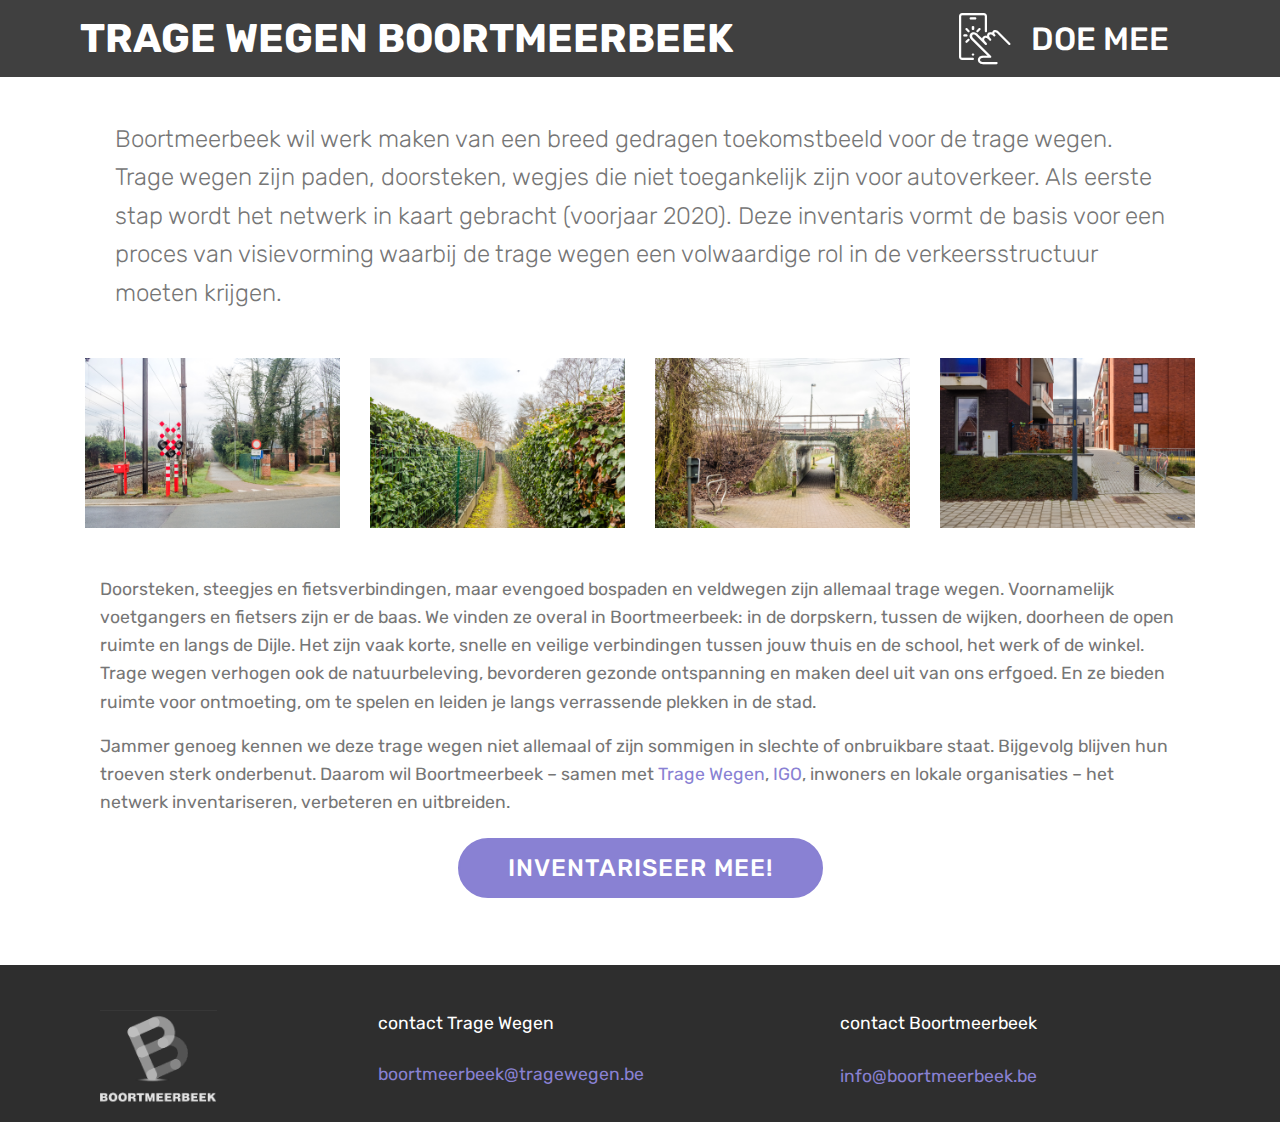
==== commit 0d5d900a: "update" ====
--- a/index.html
+++ b/index.html
@@ -15,9 +15,9 @@
   <link rel="stylesheet" href="assets/bootstrap/css/bootstrap.min.css">
   <link rel="stylesheet" href="assets/bootstrap/css/bootstrap-grid.min.css">
   <link rel="stylesheet" href="assets/bootstrap/css/bootstrap-reboot.min.css">
+  <link rel="stylesheet" href="assets/socicon/css/styles.css">
+  <link rel="stylesheet" href="assets/dropdown/css/style.css">
   <link rel="stylesheet" href="assets/tether/tether.min.css">
-  <link rel="stylesheet" href="assets/dropdown/css/style.css">
-  <link rel="stylesheet" href="assets/socicon/css/styles.css">
   <link rel="stylesheet" href="assets/theme/css/style.css">
   <link rel="preload" as="style" href="assets/mobirise/css/mbr-additional.css"><link rel="stylesheet" href="assets/mobirise/css/mbr-additional.css" type="text/css">
   
@@ -52,16 +52,14 @@
                         DOE MEE</a>
                 </li>
                 <li class="nav-item">
-                    <a class="nav-link link text-white display-4" href="page2.html">
-                        <span class="mbri-search mbr-iconfont mbr-iconfont-btn"></span>
-                        KAART</a>
+                    <a class="nav-link link text-white display-4" href="page2.html"></a>
                 </li></ul>
             
         </div>
     </nav>
 </section>
 
-<section class="engine"><a href="https://mobirise.info/y">html site templates</a></section><section class="mbr-section article content3 cid-rQbUgujYzw" id="content3-n">
+<section class="engine"><a href="https://mobirise.info/w">html5 templates</a></section><section class="mbr-section article content3 cid-rQbUgujYzw" id="content3-n">
       
      
 
@@ -87,34 +85,34 @@
     <div class="container">
         
         
-        <div class="row mbr-gallery" data-toggle="modal" data-target="#rVn7bDMpHJ">
+        <div class="row mbr-gallery" data-toggle="modal" data-target="#rVs6lOgkjZ">
             <div class="col-sm-6 col-md-4 col-lg-3 item gallery-image">
                 <div class="item-wrapper">
-                    <img class="w-100" src="assets/images/dscf8277.jpg" alt="" data-slide-to="0" title="" data-target="#rVn7bDMnnA">
+                    <img class="w-100" src="assets/images/dscf8277.jpg" alt="" data-slide-to="0" title="" data-target="#rVs6lOgJR6">
                 </div>
             </div>
             <div class="col-sm-6 col-md-4 col-lg-3 item gallery-image">
                 <div class="item-wrapper">
-                    <img class="w-100" src="assets/images/dscf8288.jpg" alt="" data-slide-to="1" title="" data-target="#rVn7bDMnnA">
+                    <img class="w-100" src="assets/images/dscf8288.jpg" alt="" data-slide-to="1" title="" data-target="#rVs6lOgJR6">
                 </div>
             </div>
             <div class="col-sm-6 col-md-4 col-lg-3 item gallery-image">
                 <div class="item-wrapper">
-                    <img class="w-100" src="assets/images/dscf8321.jpg" alt="" data-slide-to="2" title="" data-target="#rVn7bDMnnA">
+                    <img class="w-100" src="assets/images/dscf8321.jpg" alt="" data-slide-to="2" title="" data-target="#rVs6lOgJR6">
                 </div>
             </div><div class="col-sm-6 col-md-4 col-lg-3 item gallery-image">
                 <div class="item-wrapper">
-                    <img class="w-100" src="assets/images/dscf8336.jpg" alt="" data-slide-to="3" title="" data-target="#rVn7bDMnnA">
+                    <img class="w-100" src="assets/images/dscf8336.jpg" alt="" data-slide-to="3" title="" data-target="#rVs6lOgJR6">
                 </div>
             </div>
             
         </div>
 
-        <div class="modal mbr-slider fade" tabindex="-1" role="dialog" aria-hidden="true" id="rVn7bDMpHJ">
+        <div class="modal mbr-slider fade" tabindex="-1" role="dialog" aria-hidden="true" id="rVs6lOgkjZ">
             <div class="modal-dialog" role="document">
                 <div class="modal-content">
                     <div class="modal-body">
-                        <div class="carousel slide" data-ride="carousel" id="rVn7bDMnnA">
+                        <div class="carousel slide" data-ride="carousel" id="rVs6lOgJR6">
                             <div class="carousel-inner">
                                 <div class="carousel-item active">
                                     <img class="d-block w-100" src="assets/images/dscf8277.jpg" alt="">
@@ -130,18 +128,18 @@
                                 
                             </div>
                             <ol class="carousel-indicators">
-                                <li data-slide-to="0" class="active" data-target="#rVn7bDMnnA"></li><li data-slide-to="1" class="active" data-target="#rVn7bDMnnA"></li>
-                                <li data-slide-to="2" data-target="#rVn7bDMnnA"></li>
-                                <li data-slide-to="3" data-target="#rVn7bDMnnA"></li>
+                                <li data-slide-to="0" class="active" data-target="#rVs6lOgJR6"></li><li data-slide-to="1" class="active" data-target="#rVs6lOgJR6"></li>
+                                <li data-slide-to="2" data-target="#rVs6lOgJR6"></li>
+                                <li data-slide-to="3" data-target="#rVs6lOgJR6"></li>
                                 
                             </ol>
                             <a role="button" href="" class="close" data-dismiss="modal" aria-label="Close">
                             </a>
-                            <a class="carousel-control-prev carousel-control" role="button" data-slide="prev" href="#rVn7bDMnnA">
+                            <a class="carousel-control-prev carousel-control" role="button" data-slide="prev" href="#rVs6lOgJR6">
                                 <span class="mbri-left mbr-iconfont" aria-hidden="true"></span>
                                 <span class="sr-only">Vorige</span>
                             </a>
-                            <a class="carousel-control-next carousel-control" role="button" data-slide="next" href="#rVn7bDMnnA">
+                            <a class="carousel-control-next carousel-control" role="button" data-slide="next" href="#rVs6lOgJR6">
                                 <span class="mbri-right mbr-iconfont" aria-hidden="true"></span>
                                 <span class="sr-only">Volgende</span>
                             </a>
@@ -179,64 +177,35 @@
     </div>
 </section>
 
-<section class="cid-rQdXCKAkHv" id="footer1-18">
-
-    
-
-    
-
-    <div class="container">
-        <div class="media-container-row content text-white">
-            <div class="col-12 col-md-3">
-                <div class="media-wrap">
-                    <a href="https://www.tragewegen.be">
-                        <img src="assets/images/logometpijltjes-wit-2.png" alt="Mobirise" title="">
-                    </a>
-                </div>
-            </div>
-            <div class="col-12 col-md-3 mbr-fonts-style display-7">
-                <h5 class="pb-3"><br>Contact Trage Wegen</h5>
-                <p class="mbr-text">Pieter Vandenhoudt<br><a href="mailto:boortmeerbeek@tragewegen.be">boortmeerbeek@tragewegen.be</a><br></p>
-            </div>
-            <div class="col-12 col-md-3 mbr-fonts-style display-7">
-                <h5 class="pb-3">&nbsp;</h5>
-                <p class="mbr-text"></p>
-            </div>
-            <div class="col-12 col-md-3 mbr-fonts-style display-7">
-                <h5 class="pb-3"></h5>
-                <p class="mbr-text"><br><br><br></p>
-            </div>
-        </div>
-        
-    </div>
-</section>
-
-<section class="cid-rQe4lO1r5C" id="footer1-1l">
-
-    
-
-    
-
-    <div class="container">
-        <div class="media-container-row content text-white">
-            <div class="col-12 col-md-3">
-                <div class="media-wrap">
-                    <a href="https://www.hasselt.be">
+<section class="footer4 cid-rVs4F4b88Z" id="footer4-3a">
+
+    
+
+    
+
+    <div class="container">
+        <div class="media-container-row content mbr-white">
+            <div class="col-md-3 col-sm-4">
+                <div class="mb-3 img-logo">
+                    <a href="https://mobirise.co/">
                         <img src="assets/images/logobmb.png" alt="Mobirise" title="">
                     </a>
                 </div>
-            </div>
-            <div class="col-12 col-md-3 mbr-fonts-style display-7">
-                <h5 class="pb-3">Contact Boortmeerbeek</h5>
-                <p class="mbr-text"><a href="http://www.boortmeerbeek.be" target="_blank">www.boortmeerbeek.be</a><br><br></p>
-            </div>
-            <div class="col-12 col-md-3 mbr-fonts-style display-7">
-                <h5 class="pb-3">&nbsp;</h5>
-                <p class="mbr-text"><br><br></p>
-            </div>
-            <div class="col-12 col-md-3 mbr-fonts-style display-7">
-                <h5 class="pb-3"></h5>
-                <p class="mbr-text"><br><br><br></p>
+                <p class="mb-3 mbr-fonts-style foot-title display-7"></p>
+                <p class="mbr-text mbr-fonts-style mbr-links-column display-7"></p>
+            </div>
+            <div class="col-md-4 col-sm-8">
+                <p class="mb-4 foot-title mbr-fonts-style display-7">
+                    contact Trage Wegen</p>
+                <p class="mbr-text mbr-fonts-style foot-text display-7"><a href="mailto:boortmeerbeek@tragewegen.be">boortmeerbeek@tragewegen.be</a></p>
+            </div>
+            <div class="col-md-4 offset-md-1 col-sm-12">
+                
+                
+                
+                <p class="mb-4 mbr-fonts-style foot-title display-7">
+                    contact Boortmeerbeek<br><br><a href="mailto:info@boortmeerbeek.be">info@boortmeerbeek.be</a></p>
+                
             </div>
         </div>
         
@@ -247,12 +216,13 @@
   <script src="assets/web/assets/jquery/jquery.min.js"></script>
   <script src="assets/popper/popper.min.js"></script>
   <script src="assets/bootstrap/js/bootstrap.min.js"></script>
-  <script src="assets/tether/tether.min.js"></script>
   <script src="assets/smoothscroll/smooth-scroll.js"></script>
   <script src="assets/dropdown/js/nav-dropdown.js"></script>
   <script src="assets/dropdown/js/navbar-dropdown.js"></script>
   <script src="assets/touchswipe/jquery.touch-swipe.min.js"></script>
+  <script src="assets/tether/tether.min.js"></script>
   <script src="assets/theme/js/script.js"></script>
+  <script src="assets/formoid/formoid.min.js"></script>
   
   
 </body>
--- a/assets/mobirise/css/mbr-additional.css
+++ b/assets/mobirise/css/mbr-additional.css
@@ -2054,152 +2054,93 @@
   padding-bottom: 60px;
   background-color: #ffffff;
 }
-.cid-rQdXCKAkHv {
-  padding-top: 0px;
+.cid-rVs4F4b88Z {
+  padding-top: 45px;
   padding-bottom: 0px;
-  background-color: #404040;
+  background-color: #2e2e2e;
 }
 @media (max-width: 767px) {
-  .cid-rQdXCKAkHv .content {
+  .cid-rVs4F4b88Z .content {
     text-align: center;
   }
-  .cid-rQdXCKAkHv .content > div:not(:last-child) {
+  .cid-rVs4F4b88Z .content > div:not(:last-child) {
     margin-bottom: 2rem;
   }
 }
-@media (max-width: 767px) {
-  .cid-rQdXCKAkHv .media-wrap {
-    margin-bottom: 1rem;
-  }
-}
-.cid-rQdXCKAkHv .media-wrap .mbr-iconfont-logo {
-  font-size: 7.5rem;
-  color: #f36;
-}
-.cid-rQdXCKAkHv .media-wrap img {
+.cid-rVs4F4b88Z .img-logo img {
   height: 6rem;
 }
-@media (max-width: 767px) {
-  .cid-rQdXCKAkHv .footer-lower .copyright {
-    margin-bottom: 1rem;
-    text-align: center;
-  }
-}
-.cid-rQdXCKAkHv .footer-lower hr {
-  margin: 1rem 0;
-  border-color: #fff;
-  opacity: .05;
-}
-.cid-rQdXCKAkHv .footer-lower .social-list {
+.cid-rVs4F4b88Z .form-group,
+.cid-rVs4F4b88Z .input-group-btn {
+  padding: 0;
+}
+.cid-rVs4F4b88Z .form-control {
+  font-size: .75rem;
+  text-align: center;
+  min-width: 150px;
+}
+.cid-rVs4F4b88Z .input-group-btn .btn {
+  padding: .75rem 1.5625rem !important;
+  margin-left: .625rem;
+  text-transform: none;
+  color: #fff;
+  text-align: center;
+}
+.cid-rVs4F4b88Z .social-list {
   padding-left: 0;
   margin-bottom: 0;
   list-style: none;
   display: flex;
   -webkit-flex-wrap: wrap;
   flex-wrap: wrap;
-  -webkit-justify-content: flex-end;
-  justify-content: flex-end;
-}
-.cid-rQdXCKAkHv .footer-lower .social-list .mbr-iconfont-social {
+}
+.cid-rVs4F4b88Z .social-list .mbr-iconfont-social {
   font-size: 1.3rem;
   color: #fff;
 }
-.cid-rQdXCKAkHv .footer-lower .social-list .soc-item {
+.cid-rVs4F4b88Z .social-list .soc-item {
   margin: 0 .5rem;
 }
-.cid-rQdXCKAkHv .footer-lower .social-list a {
+.cid-rVs4F4b88Z .social-list a {
   margin: 0;
   opacity: .5;
   -webkit-transition: .2s linear;
   transition: .2s linear;
 }
-.cid-rQdXCKAkHv .footer-lower .social-list a:hover {
+.cid-rVs4F4b88Z .social-list a:hover {
   opacity: 1;
 }
 @media (max-width: 767px) {
-  .cid-rQdXCKAkHv .footer-lower .social-list {
+  .cid-rVs4F4b88Z .social-list {
     -webkit-justify-content: center;
     justify-content: center;
   }
 }
-.cid-rQdXCKAkHv P {
-  text-align: left;
-  color: #ffffff;
-}
-.cid-rQdXCKAkHv H5 {
-  color: #efefef;
-}
-.cid-rQe4lO1r5C {
-  padding-top: 30px;
-  padding-bottom: 0px;
-  background-color: #404040;
-}
 @media (max-width: 767px) {
-  .cid-rQe4lO1r5C .content {
-    text-align: center;
-  }
-  .cid-rQe4lO1r5C .content > div:not(:last-child) {
-    margin-bottom: 2rem;
-  }
-}
-@media (max-width: 767px) {
-  .cid-rQe4lO1r5C .media-wrap {
-    margin-bottom: 1rem;
-  }
-}
-.cid-rQe4lO1r5C .media-wrap .mbr-iconfont-logo {
-  font-size: 7.5rem;
-  color: #f36;
-}
-.cid-rQe4lO1r5C .media-wrap img {
-  height: 6rem;
-}
-@media (max-width: 767px) {
-  .cid-rQe4lO1r5C .footer-lower .copyright {
+  .cid-rVs4F4b88Z .footer-lower .copyright {
     margin-bottom: 1rem;
     text-align: center;
   }
 }
-.cid-rQe4lO1r5C .footer-lower hr {
+.cid-rVs4F4b88Z .footer-lower hr {
   margin: 1rem 0;
   border-color: #fff;
   opacity: .05;
 }
-.cid-rQe4lO1r5C .footer-lower .social-list {
-  padding-left: 0;
-  margin-bottom: 0;
-  list-style: none;
-  display: flex;
-  -webkit-flex-wrap: wrap;
-  flex-wrap: wrap;
-  -webkit-justify-content: flex-end;
-  justify-content: flex-end;
-}
-.cid-rQe4lO1r5C .footer-lower .social-list .mbr-iconfont-social {
-  font-size: 1.3rem;
-  color: #fff;
-}
-.cid-rQe4lO1r5C .footer-lower .social-list .soc-item {
-  margin: 0 .5rem;
-}
-.cid-rQe4lO1r5C .footer-lower .social-list a {
+.cid-rVs4F4b88Z .form-group {
   margin: 0;
-  opacity: .5;
-  -webkit-transition: .2s linear;
-  transition: .2s linear;
-}
-.cid-rQe4lO1r5C .footer-lower .social-list a:hover {
-  opacity: 1;
 }
 @media (max-width: 767px) {
-  .cid-rQe4lO1r5C .footer-lower .social-list {
-    -webkit-justify-content: center;
-    justify-content: center;
-  }
-}
-.cid-rQe4lO1r5C H5 {
-  color: #efefef;
-}
-.cid-rQe4lO1r5C P {
-  color: #efefef;
-}
+  .cid-rVs4F4b88Z .foot-logo {
+    text-align: center !important;
+  }
+  .cid-rVs4F4b88Z .foot-title {
+    text-align: center !important;
+  }
+  .cid-rVs4F4b88Z .mbr-text {
+    text-align: center !important;
+  }
+  .cid-rVs4F4b88Z .form-group {
+    margin: 0;
+  }
+}
--- a/assets/mobirise/css/mbr-additional.css
+++ b/assets/mobirise/css/mbr-additional.css
@@ -2054,152 +2054,93 @@
   padding-bottom: 60px;
   background-color: #ffffff;
 }
-.cid-rQdXCKAkHv {
-  padding-top: 0px;
+.cid-rVs4F4b88Z {
+  padding-top: 45px;
   padding-bottom: 0px;
-  background-color: #404040;
+  background-color: #2e2e2e;
 }
 @media (max-width: 767px) {
-  .cid-rQdXCKAkHv .content {
+  .cid-rVs4F4b88Z .content {
     text-align: center;
   }
-  .cid-rQdXCKAkHv .content > div:not(:last-child) {
+  .cid-rVs4F4b88Z .content > div:not(:last-child) {
     margin-bottom: 2rem;
   }
 }
-@media (max-width: 767px) {
-  .cid-rQdXCKAkHv .media-wrap {
-    margin-bottom: 1rem;
-  }
-}
-.cid-rQdXCKAkHv .media-wrap .mbr-iconfont-logo {
-  font-size: 7.5rem;
-  color: #f36;
-}
-.cid-rQdXCKAkHv .media-wrap img {
+.cid-rVs4F4b88Z .img-logo img {
   height: 6rem;
 }
-@media (max-width: 767px) {
-  .cid-rQdXCKAkHv .footer-lower .copyright {
-    margin-bottom: 1rem;
-    text-align: center;
-  }
-}
-.cid-rQdXCKAkHv .footer-lower hr {
-  margin: 1rem 0;
-  border-color: #fff;
-  opacity: .05;
-}
-.cid-rQdXCKAkHv .footer-lower .social-list {
+.cid-rVs4F4b88Z .form-group,
+.cid-rVs4F4b88Z .input-group-btn {
+  padding: 0;
+}
+.cid-rVs4F4b88Z .form-control {
+  font-size: .75rem;
+  text-align: center;
+  min-width: 150px;
+}
+.cid-rVs4F4b88Z .input-group-btn .btn {
+  padding: .75rem 1.5625rem !important;
+  margin-left: .625rem;
+  text-transform: none;
+  color: #fff;
+  text-align: center;
+}
+.cid-rVs4F4b88Z .social-list {
   padding-left: 0;
   margin-bottom: 0;
   list-style: none;
   display: flex;
   -webkit-flex-wrap: wrap;
   flex-wrap: wrap;
-  -webkit-justify-content: flex-end;
-  justify-content: flex-end;
-}
-.cid-rQdXCKAkHv .footer-lower .social-list .mbr-iconfont-social {
+}
+.cid-rVs4F4b88Z .social-list .mbr-iconfont-social {
   font-size: 1.3rem;
   color: #fff;
 }
-.cid-rQdXCKAkHv .footer-lower .social-list .soc-item {
+.cid-rVs4F4b88Z .social-list .soc-item {
   margin: 0 .5rem;
 }
-.cid-rQdXCKAkHv .footer-lower .social-list a {
+.cid-rVs4F4b88Z .social-list a {
   margin: 0;
   opacity: .5;
   -webkit-transition: .2s linear;
   transition: .2s linear;
 }
-.cid-rQdXCKAkHv .footer-lower .social-list a:hover {
+.cid-rVs4F4b88Z .social-list a:hover {
   opacity: 1;
 }
 @media (max-width: 767px) {
-  .cid-rQdXCKAkHv .footer-lower .social-list {
+  .cid-rVs4F4b88Z .social-list {
     -webkit-justify-content: center;
     justify-content: center;
   }
 }
-.cid-rQdXCKAkHv P {
-  text-align: left;
-  color: #ffffff;
-}
-.cid-rQdXCKAkHv H5 {
-  color: #efefef;
-}
-.cid-rQe4lO1r5C {
-  padding-top: 30px;
-  padding-bottom: 0px;
-  background-color: #404040;
-}
 @media (max-width: 767px) {
-  .cid-rQe4lO1r5C .content {
-    text-align: center;
-  }
-  .cid-rQe4lO1r5C .content > div:not(:last-child) {
-    margin-bottom: 2rem;
-  }
-}
-@media (max-width: 767px) {
-  .cid-rQe4lO1r5C .media-wrap {
-    margin-bottom: 1rem;
-  }
-}
-.cid-rQe4lO1r5C .media-wrap .mbr-iconfont-logo {
-  font-size: 7.5rem;
-  color: #f36;
-}
-.cid-rQe4lO1r5C .media-wrap img {
-  height: 6rem;
-}
-@media (max-width: 767px) {
-  .cid-rQe4lO1r5C .footer-lower .copyright {
+  .cid-rVs4F4b88Z .footer-lower .copyright {
     margin-bottom: 1rem;
     text-align: center;
   }
 }
-.cid-rQe4lO1r5C .footer-lower hr {
+.cid-rVs4F4b88Z .footer-lower hr {
   margin: 1rem 0;
   border-color: #fff;
   opacity: .05;
 }
-.cid-rQe4lO1r5C .footer-lower .social-list {
-  padding-left: 0;
-  margin-bottom: 0;
-  list-style: none;
-  display: flex;
-  -webkit-flex-wrap: wrap;
-  flex-wrap: wrap;
-  -webkit-justify-content: flex-end;
-  justify-content: flex-end;
-}
-.cid-rQe4lO1r5C .footer-lower .social-list .mbr-iconfont-social {
-  font-size: 1.3rem;
-  color: #fff;
-}
-.cid-rQe4lO1r5C .footer-lower .social-list .soc-item {
-  margin: 0 .5rem;
-}
-.cid-rQe4lO1r5C .footer-lower .social-list a {
+.cid-rVs4F4b88Z .form-group {
   margin: 0;
-  opacity: .5;
-  -webkit-transition: .2s linear;
-  transition: .2s linear;
-}
-.cid-rQe4lO1r5C .footer-lower .social-list a:hover {
-  opacity: 1;
 }
 @media (max-width: 767px) {
-  .cid-rQe4lO1r5C .footer-lower .social-list {
-    -webkit-justify-content: center;
-    justify-content: center;
-  }
-}
-.cid-rQe4lO1r5C H5 {
-  color: #efefef;
-}
-.cid-rQe4lO1r5C P {
-  color: #efefef;
-}
+  .cid-rVs4F4b88Z .foot-logo {
+    text-align: center !important;
+  }
+  .cid-rVs4F4b88Z .foot-title {
+    text-align: center !important;
+  }
+  .cid-rVs4F4b88Z .mbr-text {
+    text-align: center !important;
+  }
+  .cid-rVs4F4b88Z .form-group {
+    margin: 0;
+  }
+}
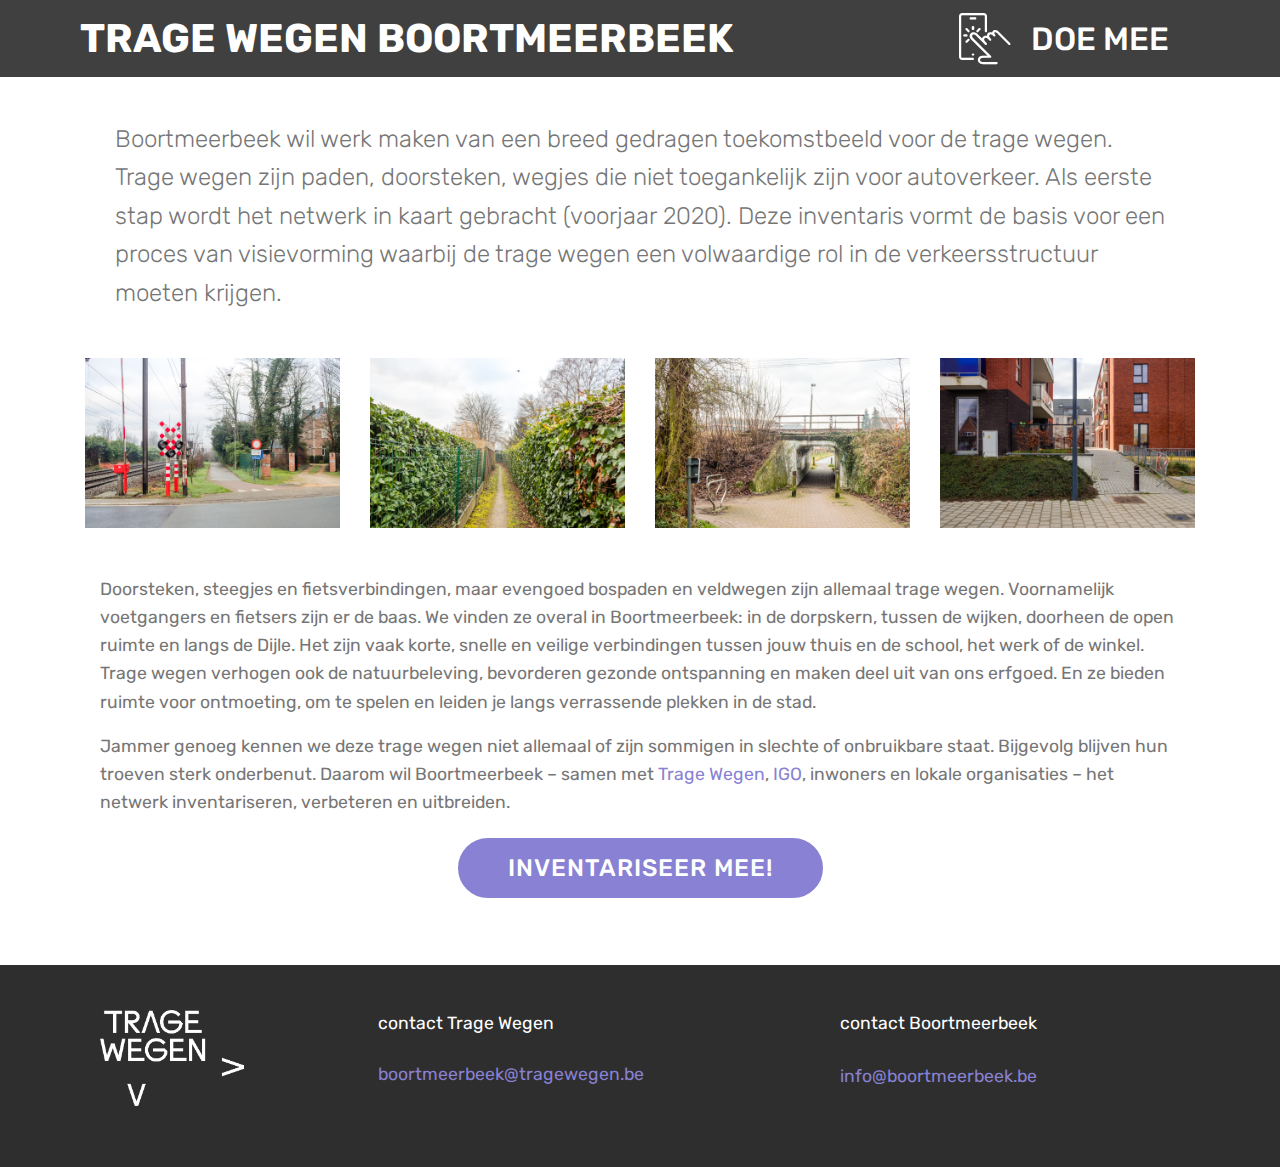
==== commit 2433a4e4: "update" ====
--- a/index.html
+++ b/index.html
@@ -59,7 +59,7 @@
     </nav>
 </section>
 
-<section class="engine"><a href="https://mobirise.info/w">html5 templates</a></section><section class="mbr-section article content3 cid-rQbUgujYzw" id="content3-n">
+<section class="engine"><a href="https://mobirise.info/s">free bootstrap themes</a></section><section class="mbr-section article content3 cid-rQbUgujYzw" id="content3-n">
       
      
 
@@ -85,34 +85,34 @@
     <div class="container">
         
         
-        <div class="row mbr-gallery" data-toggle="modal" data-target="#rVs6lOgkjZ">
+        <div class="row mbr-gallery" data-toggle="modal" data-target="#rVse0zUIOm">
             <div class="col-sm-6 col-md-4 col-lg-3 item gallery-image">
                 <div class="item-wrapper">
-                    <img class="w-100" src="assets/images/dscf8277.jpg" alt="" data-slide-to="0" title="" data-target="#rVs6lOgJR6">
+                    <img class="w-100" src="assets/images/dscf8277.jpg" alt="" data-slide-to="0" title="" data-target="#rVse0zUlin">
                 </div>
             </div>
             <div class="col-sm-6 col-md-4 col-lg-3 item gallery-image">
                 <div class="item-wrapper">
-                    <img class="w-100" src="assets/images/dscf8288.jpg" alt="" data-slide-to="1" title="" data-target="#rVs6lOgJR6">
+                    <img class="w-100" src="assets/images/dscf8288.jpg" alt="" data-slide-to="1" title="" data-target="#rVse0zUlin">
                 </div>
             </div>
             <div class="col-sm-6 col-md-4 col-lg-3 item gallery-image">
                 <div class="item-wrapper">
-                    <img class="w-100" src="assets/images/dscf8321.jpg" alt="" data-slide-to="2" title="" data-target="#rVs6lOgJR6">
+                    <img class="w-100" src="assets/images/dscf8321.jpg" alt="" data-slide-to="2" title="" data-target="#rVse0zUlin">
                 </div>
             </div><div class="col-sm-6 col-md-4 col-lg-3 item gallery-image">
                 <div class="item-wrapper">
-                    <img class="w-100" src="assets/images/dscf8336.jpg" alt="" data-slide-to="3" title="" data-target="#rVs6lOgJR6">
+                    <img class="w-100" src="assets/images/dscf8336.jpg" alt="" data-slide-to="3" title="" data-target="#rVse0zUlin">
                 </div>
             </div>
             
         </div>
 
-        <div class="modal mbr-slider fade" tabindex="-1" role="dialog" aria-hidden="true" id="rVs6lOgkjZ">
+        <div class="modal mbr-slider fade" tabindex="-1" role="dialog" aria-hidden="true" id="rVse0zUIOm">
             <div class="modal-dialog" role="document">
                 <div class="modal-content">
                     <div class="modal-body">
-                        <div class="carousel slide" data-ride="carousel" id="rVs6lOgJR6">
+                        <div class="carousel slide" data-ride="carousel" id="rVse0zUlin">
                             <div class="carousel-inner">
                                 <div class="carousel-item active">
                                     <img class="d-block w-100" src="assets/images/dscf8277.jpg" alt="">
@@ -128,18 +128,18 @@
                                 
                             </div>
                             <ol class="carousel-indicators">
-                                <li data-slide-to="0" class="active" data-target="#rVs6lOgJR6"></li><li data-slide-to="1" class="active" data-target="#rVs6lOgJR6"></li>
-                                <li data-slide-to="2" data-target="#rVs6lOgJR6"></li>
-                                <li data-slide-to="3" data-target="#rVs6lOgJR6"></li>
+                                <li data-slide-to="0" class="active" data-target="#rVse0zUlin"></li><li data-slide-to="1" class="active" data-target="#rVse0zUlin"></li>
+                                <li data-slide-to="2" data-target="#rVse0zUlin"></li>
+                                <li data-slide-to="3" data-target="#rVse0zUlin"></li>
                                 
                             </ol>
                             <a role="button" href="" class="close" data-dismiss="modal" aria-label="Close">
                             </a>
-                            <a class="carousel-control-prev carousel-control" role="button" data-slide="prev" href="#rVs6lOgJR6">
+                            <a class="carousel-control-prev carousel-control" role="button" data-slide="prev" href="#rVse0zUlin">
                                 <span class="mbri-left mbr-iconfont" aria-hidden="true"></span>
                                 <span class="sr-only">Vorige</span>
                             </a>
-                            <a class="carousel-control-next carousel-control" role="button" data-slide="next" href="#rVs6lOgJR6">
+                            <a class="carousel-control-next carousel-control" role="button" data-slide="next" href="#rVse0zUlin">
                                 <span class="mbri-right mbr-iconfont" aria-hidden="true"></span>
                                 <span class="sr-only">Volgende</span>
                             </a>
@@ -188,7 +188,7 @@
             <div class="col-md-3 col-sm-4">
                 <div class="mb-3 img-logo">
                     <a href="https://mobirise.co/">
-                        <img src="assets/images/logobmb.png" alt="Mobirise" title="">
+                        <img src="assets/images/logo-klein-wit.png" alt="Mobirise" title="">
                     </a>
                 </div>
                 <p class="mb-3 mbr-fonts-style foot-title display-7"></p>
--- a/assets/mobirise/css/mbr-additional.css
+++ b/assets/mobirise/css/mbr-additional.css
@@ -710,8 +710,23 @@
 section.lazy-placeholder:after {
   opacity: 0.3;
 }
+.cid-rQebA9BE8m {
+  padding-top: 120px;
+  padding-bottom: 0px;
+  background-color: #ffffff;
+}
+.cid-rQebA9BE8m .mbr-text,
+.cid-rQebA9BE8m blockquote {
+  color: #767676;
+}
+.cid-rQebA9BE8m .mbr-text P {
+  text-align: left;
+}
+.cid-rQebA9BE8m .mbr-text {
+  color: #767676;
+}
 .cid-rQmQMGRh2Z {
-  padding-top: 90px;
+  padding-top: 0px;
   padding-bottom: 0px;
   background-color: #ffffff;
 }
@@ -1131,21 +1146,6 @@
 .cid-rQebA6QEnf .nav-link:hover,
 .cid-rQebA6QEnf .dropdown-item:hover {
   color: #9199cd !important;
-}
-.cid-rQebA9BE8m {
-  padding-top: 0px;
-  padding-bottom: 0px;
-  background-color: #ffffff;
-}
-.cid-rQebA9BE8m .mbr-text,
-.cid-rQebA9BE8m blockquote {
-  color: #767676;
-}
-.cid-rQebA9BE8m .mbr-text P {
-  text-align: left;
-}
-.cid-rQebA9BE8m .mbr-text {
-  color: #767676;
 }
 .cid-rQhwzvNdqP {
   padding-top: 30px;
@@ -1301,144 +1301,95 @@
     padding: 0;
   }
 }
-.cid-rQebAdBGIQ {
-  padding-top: 30px;
-  padding-bottom: 0px;
-  background-color: #404040;
+.cid-rVscFBgtU5 {
+  padding-top: 45px;
+  padding-bottom: 45px;
+  background-color: #2e2e2e;
 }
 @media (max-width: 767px) {
-  .cid-rQebAdBGIQ .content {
+  .cid-rVscFBgtU5 .content {
     text-align: center;
   }
-  .cid-rQebAdBGIQ .content > div:not(:last-child) {
+  .cid-rVscFBgtU5 .content > div:not(:last-child) {
     margin-bottom: 2rem;
   }
 }
-@media (max-width: 767px) {
-  .cid-rQebAdBGIQ .media-wrap {
-    margin-bottom: 1rem;
-  }
-}
-.cid-rQebAdBGIQ .media-wrap .mbr-iconfont-logo {
-  font-size: 7.5rem;
-  color: #f36;
-}
-.cid-rQebAdBGIQ .media-wrap img {
+.cid-rVscFBgtU5 .img-logo img {
   height: 6rem;
 }
-@media (max-width: 767px) {
-  .cid-rQebAdBGIQ .footer-lower .copyright {
-    margin-bottom: 1rem;
-    text-align: center;
-  }
-}
-.cid-rQebAdBGIQ .footer-lower hr {
-  margin: 1rem 0;
-  border-color: #fff;
-  opacity: .05;
-}
-.cid-rQebAdBGIQ .footer-lower .social-list {
+.cid-rVscFBgtU5 .form-group,
+.cid-rVscFBgtU5 .input-group-btn {
+  padding: 0;
+}
+.cid-rVscFBgtU5 .form-control {
+  font-size: .75rem;
+  text-align: center;
+  min-width: 150px;
+}
+.cid-rVscFBgtU5 .input-group-btn .btn {
+  padding: .75rem 1.5625rem !important;
+  margin-left: .625rem;
+  text-transform: none;
+  color: #fff;
+  text-align: center;
+}
+.cid-rVscFBgtU5 .social-list {
   padding-left: 0;
   margin-bottom: 0;
   list-style: none;
   display: flex;
   -webkit-flex-wrap: wrap;
   flex-wrap: wrap;
-  -webkit-justify-content: flex-end;
-  justify-content: flex-end;
-}
-.cid-rQebAdBGIQ .footer-lower .social-list .mbr-iconfont-social {
+}
+.cid-rVscFBgtU5 .social-list .mbr-iconfont-social {
   font-size: 1.3rem;
   color: #fff;
 }
-.cid-rQebAdBGIQ .footer-lower .social-list .soc-item {
+.cid-rVscFBgtU5 .social-list .soc-item {
   margin: 0 .5rem;
 }
-.cid-rQebAdBGIQ .footer-lower .social-list a {
+.cid-rVscFBgtU5 .social-list a {
   margin: 0;
   opacity: .5;
   -webkit-transition: .2s linear;
   transition: .2s linear;
 }
-.cid-rQebAdBGIQ .footer-lower .social-list a:hover {
+.cid-rVscFBgtU5 .social-list a:hover {
   opacity: 1;
 }
 @media (max-width: 767px) {
-  .cid-rQebAdBGIQ .footer-lower .social-list {
+  .cid-rVscFBgtU5 .social-list {
     -webkit-justify-content: center;
     justify-content: center;
   }
 }
-.cid-rQebAen0j0 {
-  padding-top: 15px;
-  padding-bottom: 0px;
-  background-color: #404040;
-}
 @media (max-width: 767px) {
-  .cid-rQebAen0j0 .content {
-    text-align: center;
-  }
-  .cid-rQebAen0j0 .content > div:not(:last-child) {
-    margin-bottom: 2rem;
-  }
-}
-@media (max-width: 767px) {
-  .cid-rQebAen0j0 .media-wrap {
-    margin-bottom: 1rem;
-  }
-}
-.cid-rQebAen0j0 .media-wrap .mbr-iconfont-logo {
-  font-size: 7.5rem;
-  color: #f36;
-}
-.cid-rQebAen0j0 .media-wrap img {
-  height: 6rem;
-}
-@media (max-width: 767px) {
-  .cid-rQebAen0j0 .footer-lower .copyright {
+  .cid-rVscFBgtU5 .footer-lower .copyright {
     margin-bottom: 1rem;
     text-align: center;
   }
 }
-.cid-rQebAen0j0 .footer-lower hr {
+.cid-rVscFBgtU5 .footer-lower hr {
   margin: 1rem 0;
   border-color: #fff;
   opacity: .05;
 }
-.cid-rQebAen0j0 .footer-lower .social-list {
-  padding-left: 0;
-  margin-bottom: 0;
-  list-style: none;
-  display: flex;
-  -webkit-flex-wrap: wrap;
-  flex-wrap: wrap;
-  -webkit-justify-content: flex-end;
-  justify-content: flex-end;
-}
-.cid-rQebAen0j0 .footer-lower .social-list .mbr-iconfont-social {
-  font-size: 1.3rem;
-  color: #fff;
-}
-.cid-rQebAen0j0 .footer-lower .social-list .soc-item {
-  margin: 0 .5rem;
-}
-.cid-rQebAen0j0 .footer-lower .social-list a {
+.cid-rVscFBgtU5 .form-group {
   margin: 0;
-  opacity: .5;
-  -webkit-transition: .2s linear;
-  transition: .2s linear;
-}
-.cid-rQebAen0j0 .footer-lower .social-list a:hover {
-  opacity: 1;
 }
 @media (max-width: 767px) {
-  .cid-rQebAen0j0 .footer-lower .social-list {
-    -webkit-justify-content: center;
-    justify-content: center;
-  }
-}
-.cid-rQebAen0j0 P {
-  text-align: left;
+  .cid-rVscFBgtU5 .foot-logo {
+    text-align: center !important;
+  }
+  .cid-rVscFBgtU5 .foot-title {
+    text-align: center !important;
+  }
+  .cid-rVscFBgtU5 .mbr-text {
+    text-align: center !important;
+  }
+  .cid-rVscFBgtU5 .form-group {
+    margin: 0;
+  }
 }
 .cid-rQbKiJXNZe .navbar {
   padding: .5rem 0;
@@ -2056,7 +2007,7 @@
 }
 .cid-rVs4F4b88Z {
   padding-top: 45px;
-  padding-bottom: 0px;
+  padding-bottom: 45px;
   background-color: #2e2e2e;
 }
 @media (max-width: 767px) {
--- a/assets/mobirise/css/mbr-additional.css
+++ b/assets/mobirise/css/mbr-additional.css
@@ -710,8 +710,23 @@
 section.lazy-placeholder:after {
   opacity: 0.3;
 }
+.cid-rQebA9BE8m {
+  padding-top: 120px;
+  padding-bottom: 0px;
+  background-color: #ffffff;
+}
+.cid-rQebA9BE8m .mbr-text,
+.cid-rQebA9BE8m blockquote {
+  color: #767676;
+}
+.cid-rQebA9BE8m .mbr-text P {
+  text-align: left;
+}
+.cid-rQebA9BE8m .mbr-text {
+  color: #767676;
+}
 .cid-rQmQMGRh2Z {
-  padding-top: 90px;
+  padding-top: 0px;
   padding-bottom: 0px;
   background-color: #ffffff;
 }
@@ -1131,21 +1146,6 @@
 .cid-rQebA6QEnf .nav-link:hover,
 .cid-rQebA6QEnf .dropdown-item:hover {
   color: #9199cd !important;
-}
-.cid-rQebA9BE8m {
-  padding-top: 0px;
-  padding-bottom: 0px;
-  background-color: #ffffff;
-}
-.cid-rQebA9BE8m .mbr-text,
-.cid-rQebA9BE8m blockquote {
-  color: #767676;
-}
-.cid-rQebA9BE8m .mbr-text P {
-  text-align: left;
-}
-.cid-rQebA9BE8m .mbr-text {
-  color: #767676;
 }
 .cid-rQhwzvNdqP {
   padding-top: 30px;
@@ -1301,144 +1301,95 @@
     padding: 0;
   }
 }
-.cid-rQebAdBGIQ {
-  padding-top: 30px;
-  padding-bottom: 0px;
-  background-color: #404040;
+.cid-rVscFBgtU5 {
+  padding-top: 45px;
+  padding-bottom: 45px;
+  background-color: #2e2e2e;
 }
 @media (max-width: 767px) {
-  .cid-rQebAdBGIQ .content {
+  .cid-rVscFBgtU5 .content {
     text-align: center;
   }
-  .cid-rQebAdBGIQ .content > div:not(:last-child) {
+  .cid-rVscFBgtU5 .content > div:not(:last-child) {
     margin-bottom: 2rem;
   }
 }
-@media (max-width: 767px) {
-  .cid-rQebAdBGIQ .media-wrap {
-    margin-bottom: 1rem;
-  }
-}
-.cid-rQebAdBGIQ .media-wrap .mbr-iconfont-logo {
-  font-size: 7.5rem;
-  color: #f36;
-}
-.cid-rQebAdBGIQ .media-wrap img {
+.cid-rVscFBgtU5 .img-logo img {
   height: 6rem;
 }
-@media (max-width: 767px) {
-  .cid-rQebAdBGIQ .footer-lower .copyright {
-    margin-bottom: 1rem;
-    text-align: center;
-  }
-}
-.cid-rQebAdBGIQ .footer-lower hr {
-  margin: 1rem 0;
-  border-color: #fff;
-  opacity: .05;
-}
-.cid-rQebAdBGIQ .footer-lower .social-list {
+.cid-rVscFBgtU5 .form-group,
+.cid-rVscFBgtU5 .input-group-btn {
+  padding: 0;
+}
+.cid-rVscFBgtU5 .form-control {
+  font-size: .75rem;
+  text-align: center;
+  min-width: 150px;
+}
+.cid-rVscFBgtU5 .input-group-btn .btn {
+  padding: .75rem 1.5625rem !important;
+  margin-left: .625rem;
+  text-transform: none;
+  color: #fff;
+  text-align: center;
+}
+.cid-rVscFBgtU5 .social-list {
   padding-left: 0;
   margin-bottom: 0;
   list-style: none;
   display: flex;
   -webkit-flex-wrap: wrap;
   flex-wrap: wrap;
-  -webkit-justify-content: flex-end;
-  justify-content: flex-end;
-}
-.cid-rQebAdBGIQ .footer-lower .social-list .mbr-iconfont-social {
+}
+.cid-rVscFBgtU5 .social-list .mbr-iconfont-social {
   font-size: 1.3rem;
   color: #fff;
 }
-.cid-rQebAdBGIQ .footer-lower .social-list .soc-item {
+.cid-rVscFBgtU5 .social-list .soc-item {
   margin: 0 .5rem;
 }
-.cid-rQebAdBGIQ .footer-lower .social-list a {
+.cid-rVscFBgtU5 .social-list a {
   margin: 0;
   opacity: .5;
   -webkit-transition: .2s linear;
   transition: .2s linear;
 }
-.cid-rQebAdBGIQ .footer-lower .social-list a:hover {
+.cid-rVscFBgtU5 .social-list a:hover {
   opacity: 1;
 }
 @media (max-width: 767px) {
-  .cid-rQebAdBGIQ .footer-lower .social-list {
+  .cid-rVscFBgtU5 .social-list {
     -webkit-justify-content: center;
     justify-content: center;
   }
 }
-.cid-rQebAen0j0 {
-  padding-top: 15px;
-  padding-bottom: 0px;
-  background-color: #404040;
-}
 @media (max-width: 767px) {
-  .cid-rQebAen0j0 .content {
-    text-align: center;
-  }
-  .cid-rQebAen0j0 .content > div:not(:last-child) {
-    margin-bottom: 2rem;
-  }
-}
-@media (max-width: 767px) {
-  .cid-rQebAen0j0 .media-wrap {
-    margin-bottom: 1rem;
-  }
-}
-.cid-rQebAen0j0 .media-wrap .mbr-iconfont-logo {
-  font-size: 7.5rem;
-  color: #f36;
-}
-.cid-rQebAen0j0 .media-wrap img {
-  height: 6rem;
-}
-@media (max-width: 767px) {
-  .cid-rQebAen0j0 .footer-lower .copyright {
+  .cid-rVscFBgtU5 .footer-lower .copyright {
     margin-bottom: 1rem;
     text-align: center;
   }
 }
-.cid-rQebAen0j0 .footer-lower hr {
+.cid-rVscFBgtU5 .footer-lower hr {
   margin: 1rem 0;
   border-color: #fff;
   opacity: .05;
 }
-.cid-rQebAen0j0 .footer-lower .social-list {
-  padding-left: 0;
-  margin-bottom: 0;
-  list-style: none;
-  display: flex;
-  -webkit-flex-wrap: wrap;
-  flex-wrap: wrap;
-  -webkit-justify-content: flex-end;
-  justify-content: flex-end;
-}
-.cid-rQebAen0j0 .footer-lower .social-list .mbr-iconfont-social {
-  font-size: 1.3rem;
-  color: #fff;
-}
-.cid-rQebAen0j0 .footer-lower .social-list .soc-item {
-  margin: 0 .5rem;
-}
-.cid-rQebAen0j0 .footer-lower .social-list a {
+.cid-rVscFBgtU5 .form-group {
   margin: 0;
-  opacity: .5;
-  -webkit-transition: .2s linear;
-  transition: .2s linear;
-}
-.cid-rQebAen0j0 .footer-lower .social-list a:hover {
-  opacity: 1;
 }
 @media (max-width: 767px) {
-  .cid-rQebAen0j0 .footer-lower .social-list {
-    -webkit-justify-content: center;
-    justify-content: center;
-  }
-}
-.cid-rQebAen0j0 P {
-  text-align: left;
+  .cid-rVscFBgtU5 .foot-logo {
+    text-align: center !important;
+  }
+  .cid-rVscFBgtU5 .foot-title {
+    text-align: center !important;
+  }
+  .cid-rVscFBgtU5 .mbr-text {
+    text-align: center !important;
+  }
+  .cid-rVscFBgtU5 .form-group {
+    margin: 0;
+  }
 }
 .cid-rQbKiJXNZe .navbar {
   padding: .5rem 0;
@@ -2056,7 +2007,7 @@
 }
 .cid-rVs4F4b88Z {
   padding-top: 45px;
-  padding-bottom: 0px;
+  padding-bottom: 45px;
   background-color: #2e2e2e;
 }
 @media (max-width: 767px) {
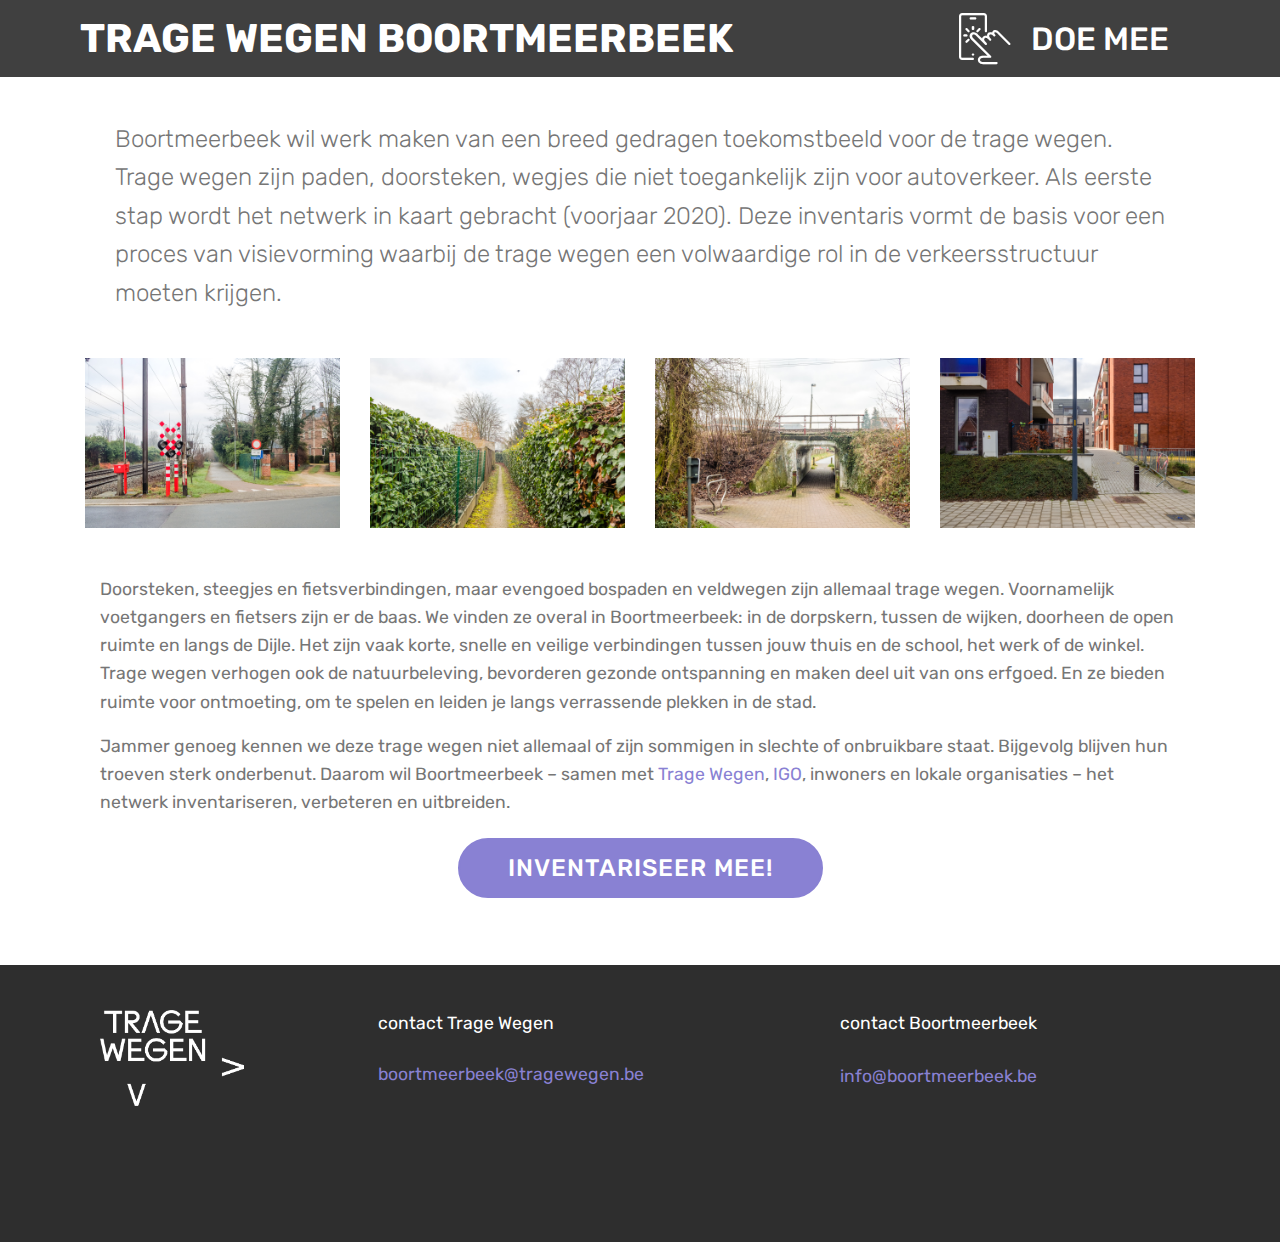
==== commit 3c18048c: "update" ====
--- a/index.html
+++ b/index.html
@@ -59,7 +59,7 @@
     </nav>
 </section>
 
-<section class="engine"><a href="https://mobirise.info/s">free bootstrap themes</a></section><section class="mbr-section article content3 cid-rQbUgujYzw" id="content3-n">
+<section class="engine"><a href="https://mobirise.info/f">simple site creator</a></section><section class="mbr-section article content3 cid-rQbUgujYzw" id="content3-n">
       
      
 
@@ -85,34 +85,34 @@
     <div class="container">
         
         
-        <div class="row mbr-gallery" data-toggle="modal" data-target="#rVse0zUIOm">
+        <div class="row mbr-gallery" data-toggle="modal" data-target="#rVsen3mmxJ">
             <div class="col-sm-6 col-md-4 col-lg-3 item gallery-image">
                 <div class="item-wrapper">
-                    <img class="w-100" src="assets/images/dscf8277.jpg" alt="" data-slide-to="0" title="" data-target="#rVse0zUlin">
+                    <img class="w-100" src="assets/images/dscf8277.jpg" alt="" data-slide-to="0" title="" data-target="#rVsen3mNUG">
                 </div>
             </div>
             <div class="col-sm-6 col-md-4 col-lg-3 item gallery-image">
                 <div class="item-wrapper">
-                    <img class="w-100" src="assets/images/dscf8288.jpg" alt="" data-slide-to="1" title="" data-target="#rVse0zUlin">
+                    <img class="w-100" src="assets/images/dscf8288.jpg" alt="" data-slide-to="1" title="" data-target="#rVsen3mNUG">
                 </div>
             </div>
             <div class="col-sm-6 col-md-4 col-lg-3 item gallery-image">
                 <div class="item-wrapper">
-                    <img class="w-100" src="assets/images/dscf8321.jpg" alt="" data-slide-to="2" title="" data-target="#rVse0zUlin">
+                    <img class="w-100" src="assets/images/dscf8321.jpg" alt="" data-slide-to="2" title="" data-target="#rVsen3mNUG">
                 </div>
             </div><div class="col-sm-6 col-md-4 col-lg-3 item gallery-image">
                 <div class="item-wrapper">
-                    <img class="w-100" src="assets/images/dscf8336.jpg" alt="" data-slide-to="3" title="" data-target="#rVse0zUlin">
+                    <img class="w-100" src="assets/images/dscf8336.jpg" alt="" data-slide-to="3" title="" data-target="#rVsen3mNUG">
                 </div>
             </div>
             
         </div>
 
-        <div class="modal mbr-slider fade" tabindex="-1" role="dialog" aria-hidden="true" id="rVse0zUIOm">
+        <div class="modal mbr-slider fade" tabindex="-1" role="dialog" aria-hidden="true" id="rVsen3mmxJ">
             <div class="modal-dialog" role="document">
                 <div class="modal-content">
                     <div class="modal-body">
-                        <div class="carousel slide" data-ride="carousel" id="rVse0zUlin">
+                        <div class="carousel slide" data-ride="carousel" id="rVsen3mNUG">
                             <div class="carousel-inner">
                                 <div class="carousel-item active">
                                     <img class="d-block w-100" src="assets/images/dscf8277.jpg" alt="">
@@ -128,18 +128,18 @@
                                 
                             </div>
                             <ol class="carousel-indicators">
-                                <li data-slide-to="0" class="active" data-target="#rVse0zUlin"></li><li data-slide-to="1" class="active" data-target="#rVse0zUlin"></li>
-                                <li data-slide-to="2" data-target="#rVse0zUlin"></li>
-                                <li data-slide-to="3" data-target="#rVse0zUlin"></li>
+                                <li data-slide-to="0" class="active" data-target="#rVsen3mNUG"></li><li data-slide-to="1" class="active" data-target="#rVsen3mNUG"></li>
+                                <li data-slide-to="2" data-target="#rVsen3mNUG"></li>
+                                <li data-slide-to="3" data-target="#rVsen3mNUG"></li>
                                 
                             </ol>
                             <a role="button" href="" class="close" data-dismiss="modal" aria-label="Close">
                             </a>
-                            <a class="carousel-control-prev carousel-control" role="button" data-slide="prev" href="#rVse0zUlin">
+                            <a class="carousel-control-prev carousel-control" role="button" data-slide="prev" href="#rVsen3mNUG">
                                 <span class="mbri-left mbr-iconfont" aria-hidden="true"></span>
                                 <span class="sr-only">Vorige</span>
                             </a>
-                            <a class="carousel-control-next carousel-control" role="button" data-slide="next" href="#rVse0zUlin">
+                            <a class="carousel-control-next carousel-control" role="button" data-slide="next" href="#rVsen3mNUG">
                                 <span class="mbri-right mbr-iconfont" aria-hidden="true"></span>
                                 <span class="sr-only">Volgende</span>
                             </a>
--- a/assets/mobirise/css/mbr-additional.css
+++ b/assets/mobirise/css/mbr-additional.css
@@ -2007,7 +2007,7 @@
 }
 .cid-rVs4F4b88Z {
   padding-top: 45px;
-  padding-bottom: 45px;
+  padding-bottom: 120px;
   background-color: #2e2e2e;
 }
 @media (max-width: 767px) {
--- a/assets/mobirise/css/mbr-additional.css
+++ b/assets/mobirise/css/mbr-additional.css
@@ -2007,7 +2007,7 @@
 }
 .cid-rVs4F4b88Z {
   padding-top: 45px;
-  padding-bottom: 45px;
+  padding-bottom: 120px;
   background-color: #2e2e2e;
 }
 @media (max-width: 767px) {
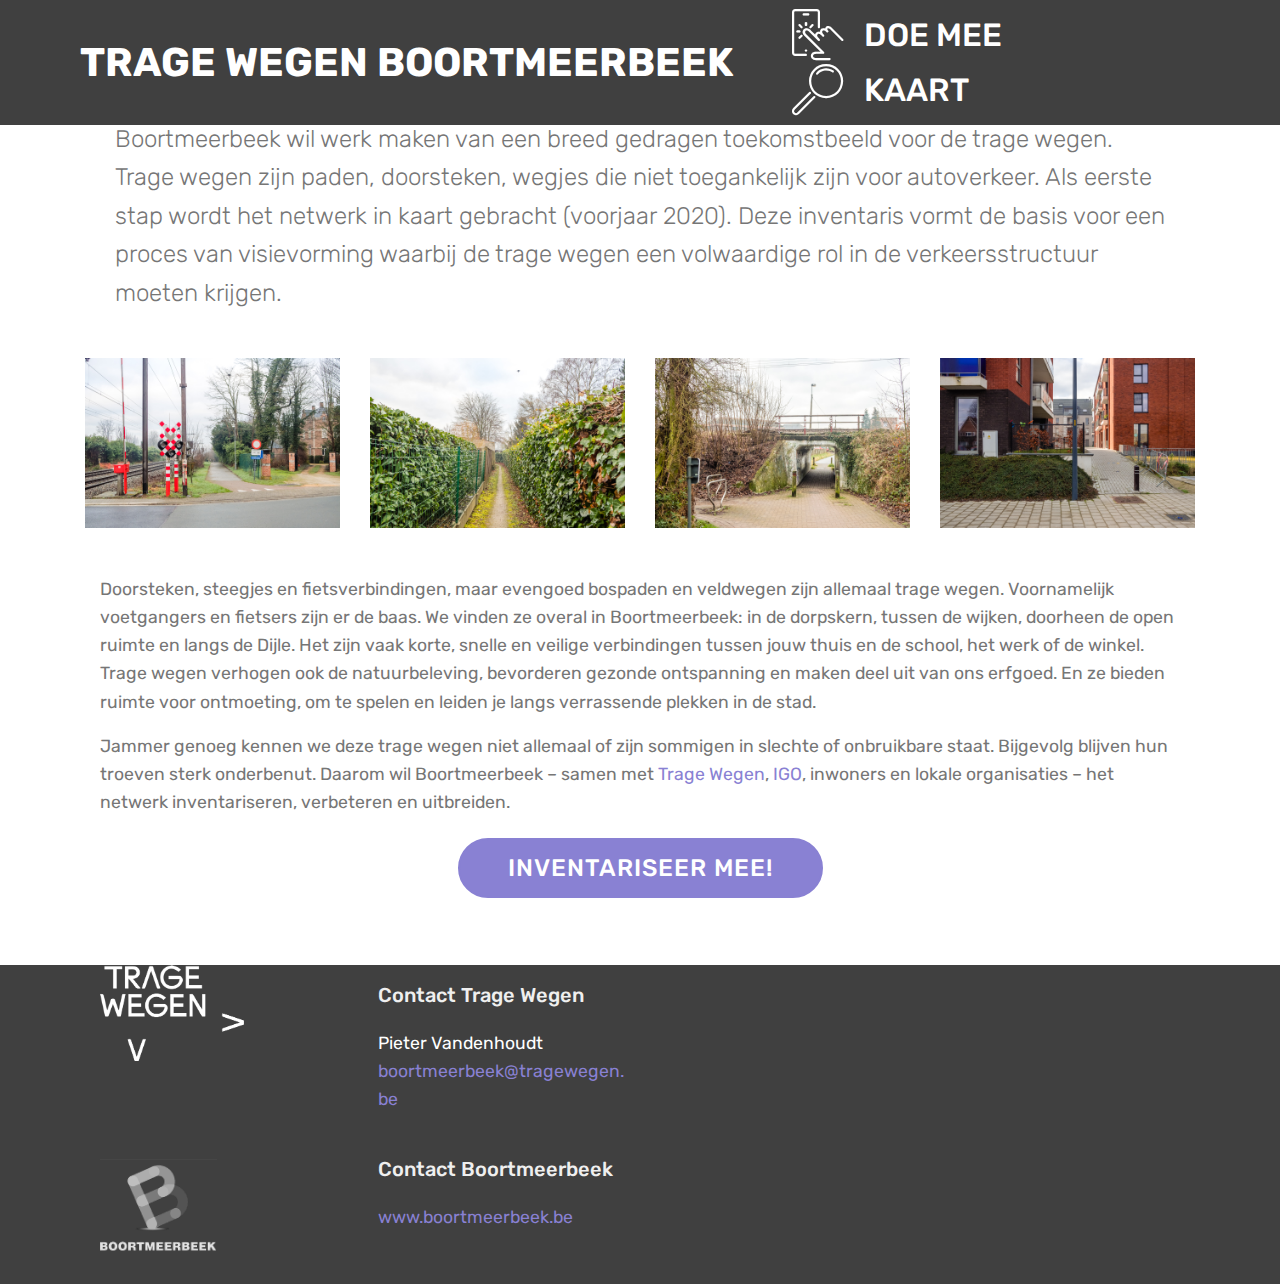
==== commit db39dd75: "create github pages" ====
--- a/index.html
+++ b/index.html
@@ -15,9 +15,9 @@
   <link rel="stylesheet" href="assets/bootstrap/css/bootstrap.min.css">
   <link rel="stylesheet" href="assets/bootstrap/css/bootstrap-grid.min.css">
   <link rel="stylesheet" href="assets/bootstrap/css/bootstrap-reboot.min.css">
+  <link rel="stylesheet" href="assets/tether/tether.min.css">
+  <link rel="stylesheet" href="assets/dropdown/css/style.css">
   <link rel="stylesheet" href="assets/socicon/css/styles.css">
-  <link rel="stylesheet" href="assets/dropdown/css/style.css">
-  <link rel="stylesheet" href="assets/tether/tether.min.css">
   <link rel="stylesheet" href="assets/theme/css/style.css">
   <link rel="preload" as="style" href="assets/mobirise/css/mbr-additional.css"><link rel="stylesheet" href="assets/mobirise/css/mbr-additional.css" type="text/css">
   
@@ -52,14 +52,16 @@
                         DOE MEE</a>
                 </li>
                 <li class="nav-item">
-                    <a class="nav-link link text-white display-4" href="page2.html"></a>
+                    <a class="nav-link link text-white display-4" href="page2.html">
+                        <span class="mbri-search mbr-iconfont mbr-iconfont-btn"></span>
+                        KAART</a>
                 </li></ul>
             
         </div>
     </nav>
 </section>
 
-<section class="engine"><a href="https://mobirise.info/f">simple site creator</a></section><section class="mbr-section article content3 cid-rQbUgujYzw" id="content3-n">
+<section class="engine"><a href="https://mobirise.info/s">free bootstrap themes</a></section><section class="mbr-section article content3 cid-rQbUgujYzw" id="content3-n">
       
      
 
@@ -85,34 +87,34 @@
     <div class="container">
         
         
-        <div class="row mbr-gallery" data-toggle="modal" data-target="#rVsen3mmxJ">
+        <div class="row mbr-gallery" data-toggle="modal" data-target="#sceDCjhbPd">
             <div class="col-sm-6 col-md-4 col-lg-3 item gallery-image">
                 <div class="item-wrapper">
-                    <img class="w-100" src="assets/images/dscf8277.jpg" alt="" data-slide-to="0" title="" data-target="#rVsen3mNUG">
+                    <img class="w-100" src="assets/images/dscf8277.jpg" alt="" data-slide-to="0" title="" data-target="#sceDCjhYSx">
                 </div>
             </div>
             <div class="col-sm-6 col-md-4 col-lg-3 item gallery-image">
                 <div class="item-wrapper">
-                    <img class="w-100" src="assets/images/dscf8288.jpg" alt="" data-slide-to="1" title="" data-target="#rVsen3mNUG">
+                    <img class="w-100" src="assets/images/dscf8288.jpg" alt="" data-slide-to="1" title="" data-target="#sceDCjhYSx">
                 </div>
             </div>
             <div class="col-sm-6 col-md-4 col-lg-3 item gallery-image">
                 <div class="item-wrapper">
-                    <img class="w-100" src="assets/images/dscf8321.jpg" alt="" data-slide-to="2" title="" data-target="#rVsen3mNUG">
+                    <img class="w-100" src="assets/images/dscf8321.jpg" alt="" data-slide-to="2" title="" data-target="#sceDCjhYSx">
                 </div>
             </div><div class="col-sm-6 col-md-4 col-lg-3 item gallery-image">
                 <div class="item-wrapper">
-                    <img class="w-100" src="assets/images/dscf8336.jpg" alt="" data-slide-to="3" title="" data-target="#rVsen3mNUG">
+                    <img class="w-100" src="assets/images/dscf8336.jpg" alt="" data-slide-to="3" title="" data-target="#sceDCjhYSx">
                 </div>
             </div>
             
         </div>
 
-        <div class="modal mbr-slider fade" tabindex="-1" role="dialog" aria-hidden="true" id="rVsen3mmxJ">
+        <div class="modal mbr-slider fade" tabindex="-1" role="dialog" aria-hidden="true" id="sceDCjhbPd">
             <div class="modal-dialog" role="document">
                 <div class="modal-content">
                     <div class="modal-body">
-                        <div class="carousel slide" data-ride="carousel" id="rVsen3mNUG">
+                        <div class="carousel slide" data-ride="carousel" id="sceDCjhYSx">
                             <div class="carousel-inner">
                                 <div class="carousel-item active">
                                     <img class="d-block w-100" src="assets/images/dscf8277.jpg" alt="">
@@ -128,18 +130,18 @@
                                 
                             </div>
                             <ol class="carousel-indicators">
-                                <li data-slide-to="0" class="active" data-target="#rVsen3mNUG"></li><li data-slide-to="1" class="active" data-target="#rVsen3mNUG"></li>
-                                <li data-slide-to="2" data-target="#rVsen3mNUG"></li>
-                                <li data-slide-to="3" data-target="#rVsen3mNUG"></li>
+                                <li data-slide-to="0" class="active" data-target="#sceDCjhYSx"></li><li data-slide-to="1" class="active" data-target="#sceDCjhYSx"></li>
+                                <li data-slide-to="2" data-target="#sceDCjhYSx"></li>
+                                <li data-slide-to="3" data-target="#sceDCjhYSx"></li>
                                 
                             </ol>
                             <a role="button" href="" class="close" data-dismiss="modal" aria-label="Close">
                             </a>
-                            <a class="carousel-control-prev carousel-control" role="button" data-slide="prev" href="#rVsen3mNUG">
+                            <a class="carousel-control-prev carousel-control" role="button" data-slide="prev" href="#sceDCjhYSx">
                                 <span class="mbri-left mbr-iconfont" aria-hidden="true"></span>
                                 <span class="sr-only">Vorige</span>
                             </a>
-                            <a class="carousel-control-next carousel-control" role="button" data-slide="next" href="#rVsen3mNUG">
+                            <a class="carousel-control-next carousel-control" role="button" data-slide="next" href="#sceDCjhYSx">
                                 <span class="mbri-right mbr-iconfont" aria-hidden="true"></span>
                                 <span class="sr-only">Volgende</span>
                             </a>
@@ -177,35 +179,64 @@
     </div>
 </section>
 
-<section class="footer4 cid-rVs4F4b88Z" id="footer4-3a">
-
-    
-
-    
-
-    <div class="container">
-        <div class="media-container-row content mbr-white">
-            <div class="col-md-3 col-sm-4">
-                <div class="mb-3 img-logo">
-                    <a href="https://mobirise.co/">
-                        <img src="assets/images/logo-klein-wit.png" alt="Mobirise" title="">
+<section class="cid-rQdXCKAkHv" id="footer1-18">
+
+    
+
+    
+
+    <div class="container">
+        <div class="media-container-row content text-white">
+            <div class="col-12 col-md-3">
+                <div class="media-wrap">
+                    <a href="https://www.tragewegen.be">
+                        <img src="assets/images/logometpijltjes-wit-2.png" alt="Mobirise" title="">
                     </a>
                 </div>
-                <p class="mb-3 mbr-fonts-style foot-title display-7"></p>
-                <p class="mbr-text mbr-fonts-style mbr-links-column display-7"></p>
-            </div>
-            <div class="col-md-4 col-sm-8">
-                <p class="mb-4 foot-title mbr-fonts-style display-7">
-                    contact Trage Wegen</p>
-                <p class="mbr-text mbr-fonts-style foot-text display-7"><a href="mailto:boortmeerbeek@tragewegen.be">boortmeerbeek@tragewegen.be</a></p>
-            </div>
-            <div class="col-md-4 offset-md-1 col-sm-12">
-                
-                
-                
-                <p class="mb-4 mbr-fonts-style foot-title display-7">
-                    contact Boortmeerbeek<br><br><a href="mailto:info@boortmeerbeek.be">info@boortmeerbeek.be</a></p>
-                
+            </div>
+            <div class="col-12 col-md-3 mbr-fonts-style display-7">
+                <h5 class="pb-3"><br>Contact Trage Wegen</h5>
+                <p class="mbr-text">Pieter Vandenhoudt<br><a href="mailto:boortmeerbeek@tragewegen.be">boortmeerbeek@tragewegen.be</a><br></p>
+            </div>
+            <div class="col-12 col-md-3 mbr-fonts-style display-7">
+                <h5 class="pb-3">&nbsp;</h5>
+                <p class="mbr-text"></p>
+            </div>
+            <div class="col-12 col-md-3 mbr-fonts-style display-7">
+                <h5 class="pb-3"></h5>
+                <p class="mbr-text"><br><br><br></p>
+            </div>
+        </div>
+        
+    </div>
+</section>
+
+<section class="cid-rQe4lO1r5C" id="footer1-1l">
+
+    
+
+    
+
+    <div class="container">
+        <div class="media-container-row content text-white">
+            <div class="col-12 col-md-3">
+                <div class="media-wrap">
+                    <a href="https://www.hasselt.be">
+                        <img src="assets/images/logobmb.png" alt="Mobirise" title="">
+                    </a>
+                </div>
+            </div>
+            <div class="col-12 col-md-3 mbr-fonts-style display-7">
+                <h5 class="pb-3">Contact Boortmeerbeek</h5>
+                <p class="mbr-text"><a href="http://www.boortmeerbeek.be" target="_blank">www.boortmeerbeek.be</a><br><br></p>
+            </div>
+            <div class="col-12 col-md-3 mbr-fonts-style display-7">
+                <h5 class="pb-3">&nbsp;</h5>
+                <p class="mbr-text"><br><br></p>
+            </div>
+            <div class="col-12 col-md-3 mbr-fonts-style display-7">
+                <h5 class="pb-3"></h5>
+                <p class="mbr-text"><br><br><br></p>
             </div>
         </div>
         
@@ -216,13 +247,12 @@
   <script src="assets/web/assets/jquery/jquery.min.js"></script>
   <script src="assets/popper/popper.min.js"></script>
   <script src="assets/bootstrap/js/bootstrap.min.js"></script>
+  <script src="assets/tether/tether.min.js"></script>
   <script src="assets/smoothscroll/smooth-scroll.js"></script>
   <script src="assets/dropdown/js/nav-dropdown.js"></script>
   <script src="assets/dropdown/js/navbar-dropdown.js"></script>
   <script src="assets/touchswipe/jquery.touch-swipe.min.js"></script>
-  <script src="assets/tether/tether.min.js"></script>
   <script src="assets/theme/js/script.js"></script>
-  <script src="assets/formoid/formoid.min.js"></script>
   
   
 </body>
--- a/assets/theme/css/style.css
+++ b/assets/theme/css/style.css
@@ -1,4 +1,11 @@
-@charset "UTF-8";
+.engine {
+	position: absolute;
+	text-indent: -2400px;
+	text-align: center;
+	padding: 0;
+	top: 0;
+	left: -2400px;
+}@charset "UTF-8";
 /*!
  * Mobirise v4 theme (https://mobirise.com/)
  * Copyright 2017 Mobirise
@@ -1275,11 +1282,4 @@
 
 .dropup .dropdown-toggle::after {
   display: none;
-}.engine {
-	position: absolute;
-	text-indent: -2400px;
-	text-align: center;
-	padding: 0;
-	top: 0;
-	left: -2400px;
 }--- a/assets/mobirise/css/mbr-additional.css
+++ b/assets/mobirise/css/mbr-additional.css
@@ -710,23 +710,8 @@
 section.lazy-placeholder:after {
   opacity: 0.3;
 }
-.cid-rQebA9BE8m {
-  padding-top: 120px;
-  padding-bottom: 0px;
-  background-color: #ffffff;
-}
-.cid-rQebA9BE8m .mbr-text,
-.cid-rQebA9BE8m blockquote {
-  color: #767676;
-}
-.cid-rQebA9BE8m .mbr-text P {
-  text-align: left;
-}
-.cid-rQebA9BE8m .mbr-text {
-  color: #767676;
-}
 .cid-rQmQMGRh2Z {
-  padding-top: 0px;
+  padding-top: 90px;
   padding-bottom: 0px;
   background-color: #ffffff;
 }
@@ -1146,6 +1131,21 @@
 .cid-rQebA6QEnf .nav-link:hover,
 .cid-rQebA6QEnf .dropdown-item:hover {
   color: #9199cd !important;
+}
+.cid-rQebA9BE8m {
+  padding-top: 0px;
+  padding-bottom: 0px;
+  background-color: #ffffff;
+}
+.cid-rQebA9BE8m .mbr-text,
+.cid-rQebA9BE8m blockquote {
+  color: #767676;
+}
+.cid-rQebA9BE8m .mbr-text P {
+  text-align: left;
+}
+.cid-rQebA9BE8m .mbr-text {
+  color: #767676;
 }
 .cid-rQhwzvNdqP {
   padding-top: 30px;
@@ -1233,163 +1233,167 @@
 .cid-rVmUvrkvDl .card-wrapper {
   height: 100%;
 }
-.cid-rVmEH451yo .main_wrapper {
+.cid-sceDl427OJ {
+  background: #ffffff;
+}
+.cid-sceDl427OJ .image-block {
+  margin: auto;
+  width: 100% !important;
+}
+.cid-sceDl427OJ .mbr-figure {
+  margin: 0 auto;
+}
+.cid-sceDl427OJ figcaption {
   position: relative;
-  height: 60rem;
+}
+.cid-sceDl427OJ figcaption div {
+  position: absolute;
+  bottom: 0;
   width: 100%;
-  background-color: #c0c0c0;
-}
-.cid-rVmEH451yo .main_wrapper .b_wrapper {
-  height: 100%;
-  display: flex;
-  align-items: center;
-  position: relative;
-  z-index: 2;
-  pointer-events: none;
-}
-.cid-rVmEH451yo .main_wrapper .b_wrapper .block {
-  height: 300px;
-  background-color: #ffffff;
-  pointer-events: fill;
-}
-.cid-rVmEH451yo .main_wrapper .b_wrapper .block .block_wrapper {
-  display: flex;
-  flex-direction: column;
-  justify-content: center;
-  height: 100%;
-}
-.cid-rVmEH451yo .google-map {
-  height: 100%;
-  width: 100%;
-  position: absolute;
-  left: 0;
-  top: 0;
-  z-index: 1;
-}
-.cid-rVmEH451yo .google-map iframe {
-  height: 100%;
-  width: 100%;
-}
-.cid-rVmEH451yo .google-map [data-state-details] {
-  color: #6b6763;
-  font-family: Montserrat;
-  height: 1.5em;
-  margin-top: -0.75em;
-  padding-left: 1.25rem;
-  padding-right: 1.25rem;
-  position: absolute;
-  text-align: center;
-  top: 50%;
-  width: 100%;
-}
-.cid-rVmEH451yo .google-map[data-state] {
-  background: #e9e5dc;
-}
-.cid-rVmEH451yo .google-map[data-state="loading"] [data-state-details] {
-  display: none;
+}
+@media (max-width: 768px) {
+  .cid-sceDl427OJ .image-block {
+    width: 100% !important;
+  }
+}
+.cid-rQebAdBGIQ {
+  padding-top: 30px;
+  padding-bottom: 0px;
+  background-color: #404040;
 }
 @media (max-width: 767px) {
-  .cid-rVmEH451yo .main_wrapper .b_wrapper {
-    display: block;
-    height: unset;
-  }
-  .cid-rVmEH451yo .google-map {
-    position: relative;
-  }
-  .cid-rVmEH451yo .container {
-    max-width: 100%;
-    padding: 0;
-  }
-}
-.cid-rVscFBgtU5 {
-  padding-top: 45px;
-  padding-bottom: 45px;
-  background-color: #2e2e2e;
+  .cid-rQebAdBGIQ .content {
+    text-align: center;
+  }
+  .cid-rQebAdBGIQ .content > div:not(:last-child) {
+    margin-bottom: 2rem;
+  }
 }
 @media (max-width: 767px) {
-  .cid-rVscFBgtU5 .content {
+  .cid-rQebAdBGIQ .media-wrap {
+    margin-bottom: 1rem;
+  }
+}
+.cid-rQebAdBGIQ .media-wrap .mbr-iconfont-logo {
+  font-size: 7.5rem;
+  color: #f36;
+}
+.cid-rQebAdBGIQ .media-wrap img {
+  height: 6rem;
+}
+@media (max-width: 767px) {
+  .cid-rQebAdBGIQ .footer-lower .copyright {
+    margin-bottom: 1rem;
     text-align: center;
   }
-  .cid-rVscFBgtU5 .content > div:not(:last-child) {
-    margin-bottom: 2rem;
-  }
-}
-.cid-rVscFBgtU5 .img-logo img {
-  height: 6rem;
-}
-.cid-rVscFBgtU5 .form-group,
-.cid-rVscFBgtU5 .input-group-btn {
-  padding: 0;
-}
-.cid-rVscFBgtU5 .form-control {
-  font-size: .75rem;
-  text-align: center;
-  min-width: 150px;
-}
-.cid-rVscFBgtU5 .input-group-btn .btn {
-  padding: .75rem 1.5625rem !important;
-  margin-left: .625rem;
-  text-transform: none;
-  color: #fff;
-  text-align: center;
-}
-.cid-rVscFBgtU5 .social-list {
+}
+.cid-rQebAdBGIQ .footer-lower hr {
+  margin: 1rem 0;
+  border-color: #fff;
+  opacity: .05;
+}
+.cid-rQebAdBGIQ .footer-lower .social-list {
   padding-left: 0;
   margin-bottom: 0;
   list-style: none;
   display: flex;
   -webkit-flex-wrap: wrap;
   flex-wrap: wrap;
-}
-.cid-rVscFBgtU5 .social-list .mbr-iconfont-social {
+  -webkit-justify-content: flex-end;
+  justify-content: flex-end;
+}
+.cid-rQebAdBGIQ .footer-lower .social-list .mbr-iconfont-social {
   font-size: 1.3rem;
   color: #fff;
 }
-.cid-rVscFBgtU5 .social-list .soc-item {
+.cid-rQebAdBGIQ .footer-lower .social-list .soc-item {
   margin: 0 .5rem;
 }
-.cid-rVscFBgtU5 .social-list a {
+.cid-rQebAdBGIQ .footer-lower .social-list a {
   margin: 0;
   opacity: .5;
   -webkit-transition: .2s linear;
   transition: .2s linear;
 }
-.cid-rVscFBgtU5 .social-list a:hover {
+.cid-rQebAdBGIQ .footer-lower .social-list a:hover {
   opacity: 1;
 }
 @media (max-width: 767px) {
-  .cid-rVscFBgtU5 .social-list {
+  .cid-rQebAdBGIQ .footer-lower .social-list {
     -webkit-justify-content: center;
     justify-content: center;
   }
 }
+.cid-rQebAen0j0 {
+  padding-top: 15px;
+  padding-bottom: 0px;
+  background-color: #404040;
+}
 @media (max-width: 767px) {
-  .cid-rVscFBgtU5 .footer-lower .copyright {
+  .cid-rQebAen0j0 .content {
+    text-align: center;
+  }
+  .cid-rQebAen0j0 .content > div:not(:last-child) {
+    margin-bottom: 2rem;
+  }
+}
+@media (max-width: 767px) {
+  .cid-rQebAen0j0 .media-wrap {
+    margin-bottom: 1rem;
+  }
+}
+.cid-rQebAen0j0 .media-wrap .mbr-iconfont-logo {
+  font-size: 7.5rem;
+  color: #f36;
+}
+.cid-rQebAen0j0 .media-wrap img {
+  height: 6rem;
+}
+@media (max-width: 767px) {
+  .cid-rQebAen0j0 .footer-lower .copyright {
     margin-bottom: 1rem;
     text-align: center;
   }
 }
-.cid-rVscFBgtU5 .footer-lower hr {
+.cid-rQebAen0j0 .footer-lower hr {
   margin: 1rem 0;
   border-color: #fff;
   opacity: .05;
 }
-.cid-rVscFBgtU5 .form-group {
+.cid-rQebAen0j0 .footer-lower .social-list {
+  padding-left: 0;
+  margin-bottom: 0;
+  list-style: none;
+  display: flex;
+  -webkit-flex-wrap: wrap;
+  flex-wrap: wrap;
+  -webkit-justify-content: flex-end;
+  justify-content: flex-end;
+}
+.cid-rQebAen0j0 .footer-lower .social-list .mbr-iconfont-social {
+  font-size: 1.3rem;
+  color: #fff;
+}
+.cid-rQebAen0j0 .footer-lower .social-list .soc-item {
+  margin: 0 .5rem;
+}
+.cid-rQebAen0j0 .footer-lower .social-list a {
   margin: 0;
+  opacity: .5;
+  -webkit-transition: .2s linear;
+  transition: .2s linear;
+}
+.cid-rQebAen0j0 .footer-lower .social-list a:hover {
+  opacity: 1;
 }
 @media (max-width: 767px) {
-  .cid-rVscFBgtU5 .foot-logo {
-    text-align: center !important;
-  }
-  .cid-rVscFBgtU5 .foot-title {
-    text-align: center !important;
-  }
-  .cid-rVscFBgtU5 .mbr-text {
-    text-align: center !important;
-  }
-  .cid-rVscFBgtU5 .form-group {
-    margin: 0;
-  }
+  .cid-rQebAen0j0 .footer-lower .social-list {
+    -webkit-justify-content: center;
+    justify-content: center;
+  }
+}
+.cid-rQebAen0j0 P {
+  text-align: left;
 }
 .cid-rQbKiJXNZe .navbar {
   padding: .5rem 0;
@@ -2005,93 +2009,152 @@
   padding-bottom: 60px;
   background-color: #ffffff;
 }
-.cid-rVs4F4b88Z {
-  padding-top: 45px;
-  padding-bottom: 120px;
-  background-color: #2e2e2e;
+.cid-rQdXCKAkHv {
+  padding-top: 0px;
+  padding-bottom: 0px;
+  background-color: #404040;
 }
 @media (max-width: 767px) {
-  .cid-rVs4F4b88Z .content {
+  .cid-rQdXCKAkHv .content {
     text-align: center;
   }
-  .cid-rVs4F4b88Z .content > div:not(:last-child) {
+  .cid-rQdXCKAkHv .content > div:not(:last-child) {
     margin-bottom: 2rem;
   }
 }
-.cid-rVs4F4b88Z .img-logo img {
+@media (max-width: 767px) {
+  .cid-rQdXCKAkHv .media-wrap {
+    margin-bottom: 1rem;
+  }
+}
+.cid-rQdXCKAkHv .media-wrap .mbr-iconfont-logo {
+  font-size: 7.5rem;
+  color: #f36;
+}
+.cid-rQdXCKAkHv .media-wrap img {
   height: 6rem;
 }
-.cid-rVs4F4b88Z .form-group,
-.cid-rVs4F4b88Z .input-group-btn {
-  padding: 0;
-}
-.cid-rVs4F4b88Z .form-control {
-  font-size: .75rem;
-  text-align: center;
-  min-width: 150px;
-}
-.cid-rVs4F4b88Z .input-group-btn .btn {
-  padding: .75rem 1.5625rem !important;
-  margin-left: .625rem;
-  text-transform: none;
-  color: #fff;
-  text-align: center;
-}
-.cid-rVs4F4b88Z .social-list {
+@media (max-width: 767px) {
+  .cid-rQdXCKAkHv .footer-lower .copyright {
+    margin-bottom: 1rem;
+    text-align: center;
+  }
+}
+.cid-rQdXCKAkHv .footer-lower hr {
+  margin: 1rem 0;
+  border-color: #fff;
+  opacity: .05;
+}
+.cid-rQdXCKAkHv .footer-lower .social-list {
   padding-left: 0;
   margin-bottom: 0;
   list-style: none;
   display: flex;
   -webkit-flex-wrap: wrap;
   flex-wrap: wrap;
-}
-.cid-rVs4F4b88Z .social-list .mbr-iconfont-social {
+  -webkit-justify-content: flex-end;
+  justify-content: flex-end;
+}
+.cid-rQdXCKAkHv .footer-lower .social-list .mbr-iconfont-social {
   font-size: 1.3rem;
   color: #fff;
 }
-.cid-rVs4F4b88Z .social-list .soc-item {
+.cid-rQdXCKAkHv .footer-lower .social-list .soc-item {
   margin: 0 .5rem;
 }
-.cid-rVs4F4b88Z .social-list a {
+.cid-rQdXCKAkHv .footer-lower .social-list a {
   margin: 0;
   opacity: .5;
   -webkit-transition: .2s linear;
   transition: .2s linear;
 }
-.cid-rVs4F4b88Z .social-list a:hover {
+.cid-rQdXCKAkHv .footer-lower .social-list a:hover {
   opacity: 1;
 }
 @media (max-width: 767px) {
-  .cid-rVs4F4b88Z .social-list {
+  .cid-rQdXCKAkHv .footer-lower .social-list {
     -webkit-justify-content: center;
     justify-content: center;
   }
 }
+.cid-rQdXCKAkHv P {
+  text-align: left;
+  color: #ffffff;
+}
+.cid-rQdXCKAkHv H5 {
+  color: #efefef;
+}
+.cid-rQe4lO1r5C {
+  padding-top: 30px;
+  padding-bottom: 0px;
+  background-color: #404040;
+}
 @media (max-width: 767px) {
-  .cid-rVs4F4b88Z .footer-lower .copyright {
+  .cid-rQe4lO1r5C .content {
+    text-align: center;
+  }
+  .cid-rQe4lO1r5C .content > div:not(:last-child) {
+    margin-bottom: 2rem;
+  }
+}
+@media (max-width: 767px) {
+  .cid-rQe4lO1r5C .media-wrap {
+    margin-bottom: 1rem;
+  }
+}
+.cid-rQe4lO1r5C .media-wrap .mbr-iconfont-logo {
+  font-size: 7.5rem;
+  color: #f36;
+}
+.cid-rQe4lO1r5C .media-wrap img {
+  height: 6rem;
+}
+@media (max-width: 767px) {
+  .cid-rQe4lO1r5C .footer-lower .copyright {
     margin-bottom: 1rem;
     text-align: center;
   }
 }
-.cid-rVs4F4b88Z .footer-lower hr {
+.cid-rQe4lO1r5C .footer-lower hr {
   margin: 1rem 0;
   border-color: #fff;
   opacity: .05;
 }
-.cid-rVs4F4b88Z .form-group {
+.cid-rQe4lO1r5C .footer-lower .social-list {
+  padding-left: 0;
+  margin-bottom: 0;
+  list-style: none;
+  display: flex;
+  -webkit-flex-wrap: wrap;
+  flex-wrap: wrap;
+  -webkit-justify-content: flex-end;
+  justify-content: flex-end;
+}
+.cid-rQe4lO1r5C .footer-lower .social-list .mbr-iconfont-social {
+  font-size: 1.3rem;
+  color: #fff;
+}
+.cid-rQe4lO1r5C .footer-lower .social-list .soc-item {
+  margin: 0 .5rem;
+}
+.cid-rQe4lO1r5C .footer-lower .social-list a {
   margin: 0;
+  opacity: .5;
+  -webkit-transition: .2s linear;
+  transition: .2s linear;
+}
+.cid-rQe4lO1r5C .footer-lower .social-list a:hover {
+  opacity: 1;
 }
 @media (max-width: 767px) {
-  .cid-rVs4F4b88Z .foot-logo {
-    text-align: center !important;
-  }
-  .cid-rVs4F4b88Z .foot-title {
-    text-align: center !important;
-  }
-  .cid-rVs4F4b88Z .mbr-text {
-    text-align: center !important;
-  }
-  .cid-rVs4F4b88Z .form-group {
-    margin: 0;
-  }
-}
+  .cid-rQe4lO1r5C .footer-lower .social-list {
+    -webkit-justify-content: center;
+    justify-content: center;
+  }
+}
+.cid-rQe4lO1r5C H5 {
+  color: #efefef;
+}
+.cid-rQe4lO1r5C P {
+  color: #efefef;
+}
--- a/assets/mobirise/css/mbr-additional.css
+++ b/assets/mobirise/css/mbr-additional.css
@@ -710,23 +710,8 @@
 section.lazy-placeholder:after {
   opacity: 0.3;
 }
-.cid-rQebA9BE8m {
-  padding-top: 120px;
-  padding-bottom: 0px;
-  background-color: #ffffff;
-}
-.cid-rQebA9BE8m .mbr-text,
-.cid-rQebA9BE8m blockquote {
-  color: #767676;
-}
-.cid-rQebA9BE8m .mbr-text P {
-  text-align: left;
-}
-.cid-rQebA9BE8m .mbr-text {
-  color: #767676;
-}
 .cid-rQmQMGRh2Z {
-  padding-top: 0px;
+  padding-top: 90px;
   padding-bottom: 0px;
   background-color: #ffffff;
 }
@@ -1146,6 +1131,21 @@
 .cid-rQebA6QEnf .nav-link:hover,
 .cid-rQebA6QEnf .dropdown-item:hover {
   color: #9199cd !important;
+}
+.cid-rQebA9BE8m {
+  padding-top: 0px;
+  padding-bottom: 0px;
+  background-color: #ffffff;
+}
+.cid-rQebA9BE8m .mbr-text,
+.cid-rQebA9BE8m blockquote {
+  color: #767676;
+}
+.cid-rQebA9BE8m .mbr-text P {
+  text-align: left;
+}
+.cid-rQebA9BE8m .mbr-text {
+  color: #767676;
 }
 .cid-rQhwzvNdqP {
   padding-top: 30px;
@@ -1233,163 +1233,167 @@
 .cid-rVmUvrkvDl .card-wrapper {
   height: 100%;
 }
-.cid-rVmEH451yo .main_wrapper {
+.cid-sceDl427OJ {
+  background: #ffffff;
+}
+.cid-sceDl427OJ .image-block {
+  margin: auto;
+  width: 100% !important;
+}
+.cid-sceDl427OJ .mbr-figure {
+  margin: 0 auto;
+}
+.cid-sceDl427OJ figcaption {
   position: relative;
-  height: 60rem;
+}
+.cid-sceDl427OJ figcaption div {
+  position: absolute;
+  bottom: 0;
   width: 100%;
-  background-color: #c0c0c0;
-}
-.cid-rVmEH451yo .main_wrapper .b_wrapper {
-  height: 100%;
-  display: flex;
-  align-items: center;
-  position: relative;
-  z-index: 2;
-  pointer-events: none;
-}
-.cid-rVmEH451yo .main_wrapper .b_wrapper .block {
-  height: 300px;
-  background-color: #ffffff;
-  pointer-events: fill;
-}
-.cid-rVmEH451yo .main_wrapper .b_wrapper .block .block_wrapper {
-  display: flex;
-  flex-direction: column;
-  justify-content: center;
-  height: 100%;
-}
-.cid-rVmEH451yo .google-map {
-  height: 100%;
-  width: 100%;
-  position: absolute;
-  left: 0;
-  top: 0;
-  z-index: 1;
-}
-.cid-rVmEH451yo .google-map iframe {
-  height: 100%;
-  width: 100%;
-}
-.cid-rVmEH451yo .google-map [data-state-details] {
-  color: #6b6763;
-  font-family: Montserrat;
-  height: 1.5em;
-  margin-top: -0.75em;
-  padding-left: 1.25rem;
-  padding-right: 1.25rem;
-  position: absolute;
-  text-align: center;
-  top: 50%;
-  width: 100%;
-}
-.cid-rVmEH451yo .google-map[data-state] {
-  background: #e9e5dc;
-}
-.cid-rVmEH451yo .google-map[data-state="loading"] [data-state-details] {
-  display: none;
+}
+@media (max-width: 768px) {
+  .cid-sceDl427OJ .image-block {
+    width: 100% !important;
+  }
+}
+.cid-rQebAdBGIQ {
+  padding-top: 30px;
+  padding-bottom: 0px;
+  background-color: #404040;
 }
 @media (max-width: 767px) {
-  .cid-rVmEH451yo .main_wrapper .b_wrapper {
-    display: block;
-    height: unset;
-  }
-  .cid-rVmEH451yo .google-map {
-    position: relative;
-  }
-  .cid-rVmEH451yo .container {
-    max-width: 100%;
-    padding: 0;
-  }
-}
-.cid-rVscFBgtU5 {
-  padding-top: 45px;
-  padding-bottom: 45px;
-  background-color: #2e2e2e;
+  .cid-rQebAdBGIQ .content {
+    text-align: center;
+  }
+  .cid-rQebAdBGIQ .content > div:not(:last-child) {
+    margin-bottom: 2rem;
+  }
 }
 @media (max-width: 767px) {
-  .cid-rVscFBgtU5 .content {
+  .cid-rQebAdBGIQ .media-wrap {
+    margin-bottom: 1rem;
+  }
+}
+.cid-rQebAdBGIQ .media-wrap .mbr-iconfont-logo {
+  font-size: 7.5rem;
+  color: #f36;
+}
+.cid-rQebAdBGIQ .media-wrap img {
+  height: 6rem;
+}
+@media (max-width: 767px) {
+  .cid-rQebAdBGIQ .footer-lower .copyright {
+    margin-bottom: 1rem;
     text-align: center;
   }
-  .cid-rVscFBgtU5 .content > div:not(:last-child) {
-    margin-bottom: 2rem;
-  }
-}
-.cid-rVscFBgtU5 .img-logo img {
-  height: 6rem;
-}
-.cid-rVscFBgtU5 .form-group,
-.cid-rVscFBgtU5 .input-group-btn {
-  padding: 0;
-}
-.cid-rVscFBgtU5 .form-control {
-  font-size: .75rem;
-  text-align: center;
-  min-width: 150px;
-}
-.cid-rVscFBgtU5 .input-group-btn .btn {
-  padding: .75rem 1.5625rem !important;
-  margin-left: .625rem;
-  text-transform: none;
-  color: #fff;
-  text-align: center;
-}
-.cid-rVscFBgtU5 .social-list {
+}
+.cid-rQebAdBGIQ .footer-lower hr {
+  margin: 1rem 0;
+  border-color: #fff;
+  opacity: .05;
+}
+.cid-rQebAdBGIQ .footer-lower .social-list {
   padding-left: 0;
   margin-bottom: 0;
   list-style: none;
   display: flex;
   -webkit-flex-wrap: wrap;
   flex-wrap: wrap;
-}
-.cid-rVscFBgtU5 .social-list .mbr-iconfont-social {
+  -webkit-justify-content: flex-end;
+  justify-content: flex-end;
+}
+.cid-rQebAdBGIQ .footer-lower .social-list .mbr-iconfont-social {
   font-size: 1.3rem;
   color: #fff;
 }
-.cid-rVscFBgtU5 .social-list .soc-item {
+.cid-rQebAdBGIQ .footer-lower .social-list .soc-item {
   margin: 0 .5rem;
 }
-.cid-rVscFBgtU5 .social-list a {
+.cid-rQebAdBGIQ .footer-lower .social-list a {
   margin: 0;
   opacity: .5;
   -webkit-transition: .2s linear;
   transition: .2s linear;
 }
-.cid-rVscFBgtU5 .social-list a:hover {
+.cid-rQebAdBGIQ .footer-lower .social-list a:hover {
   opacity: 1;
 }
 @media (max-width: 767px) {
-  .cid-rVscFBgtU5 .social-list {
+  .cid-rQebAdBGIQ .footer-lower .social-list {
     -webkit-justify-content: center;
     justify-content: center;
   }
 }
+.cid-rQebAen0j0 {
+  padding-top: 15px;
+  padding-bottom: 0px;
+  background-color: #404040;
+}
 @media (max-width: 767px) {
-  .cid-rVscFBgtU5 .footer-lower .copyright {
+  .cid-rQebAen0j0 .content {
+    text-align: center;
+  }
+  .cid-rQebAen0j0 .content > div:not(:last-child) {
+    margin-bottom: 2rem;
+  }
+}
+@media (max-width: 767px) {
+  .cid-rQebAen0j0 .media-wrap {
+    margin-bottom: 1rem;
+  }
+}
+.cid-rQebAen0j0 .media-wrap .mbr-iconfont-logo {
+  font-size: 7.5rem;
+  color: #f36;
+}
+.cid-rQebAen0j0 .media-wrap img {
+  height: 6rem;
+}
+@media (max-width: 767px) {
+  .cid-rQebAen0j0 .footer-lower .copyright {
     margin-bottom: 1rem;
     text-align: center;
   }
 }
-.cid-rVscFBgtU5 .footer-lower hr {
+.cid-rQebAen0j0 .footer-lower hr {
   margin: 1rem 0;
   border-color: #fff;
   opacity: .05;
 }
-.cid-rVscFBgtU5 .form-group {
+.cid-rQebAen0j0 .footer-lower .social-list {
+  padding-left: 0;
+  margin-bottom: 0;
+  list-style: none;
+  display: flex;
+  -webkit-flex-wrap: wrap;
+  flex-wrap: wrap;
+  -webkit-justify-content: flex-end;
+  justify-content: flex-end;
+}
+.cid-rQebAen0j0 .footer-lower .social-list .mbr-iconfont-social {
+  font-size: 1.3rem;
+  color: #fff;
+}
+.cid-rQebAen0j0 .footer-lower .social-list .soc-item {
+  margin: 0 .5rem;
+}
+.cid-rQebAen0j0 .footer-lower .social-list a {
   margin: 0;
+  opacity: .5;
+  -webkit-transition: .2s linear;
+  transition: .2s linear;
+}
+.cid-rQebAen0j0 .footer-lower .social-list a:hover {
+  opacity: 1;
 }
 @media (max-width: 767px) {
-  .cid-rVscFBgtU5 .foot-logo {
-    text-align: center !important;
-  }
-  .cid-rVscFBgtU5 .foot-title {
-    text-align: center !important;
-  }
-  .cid-rVscFBgtU5 .mbr-text {
-    text-align: center !important;
-  }
-  .cid-rVscFBgtU5 .form-group {
-    margin: 0;
-  }
+  .cid-rQebAen0j0 .footer-lower .social-list {
+    -webkit-justify-content: center;
+    justify-content: center;
+  }
+}
+.cid-rQebAen0j0 P {
+  text-align: left;
 }
 .cid-rQbKiJXNZe .navbar {
   padding: .5rem 0;
@@ -2005,93 +2009,152 @@
   padding-bottom: 60px;
   background-color: #ffffff;
 }
-.cid-rVs4F4b88Z {
-  padding-top: 45px;
-  padding-bottom: 120px;
-  background-color: #2e2e2e;
+.cid-rQdXCKAkHv {
+  padding-top: 0px;
+  padding-bottom: 0px;
+  background-color: #404040;
 }
 @media (max-width: 767px) {
-  .cid-rVs4F4b88Z .content {
+  .cid-rQdXCKAkHv .content {
     text-align: center;
   }
-  .cid-rVs4F4b88Z .content > div:not(:last-child) {
+  .cid-rQdXCKAkHv .content > div:not(:last-child) {
     margin-bottom: 2rem;
   }
 }
-.cid-rVs4F4b88Z .img-logo img {
+@media (max-width: 767px) {
+  .cid-rQdXCKAkHv .media-wrap {
+    margin-bottom: 1rem;
+  }
+}
+.cid-rQdXCKAkHv .media-wrap .mbr-iconfont-logo {
+  font-size: 7.5rem;
+  color: #f36;
+}
+.cid-rQdXCKAkHv .media-wrap img {
   height: 6rem;
 }
-.cid-rVs4F4b88Z .form-group,
-.cid-rVs4F4b88Z .input-group-btn {
-  padding: 0;
-}
-.cid-rVs4F4b88Z .form-control {
-  font-size: .75rem;
-  text-align: center;
-  min-width: 150px;
-}
-.cid-rVs4F4b88Z .input-group-btn .btn {
-  padding: .75rem 1.5625rem !important;
-  margin-left: .625rem;
-  text-transform: none;
-  color: #fff;
-  text-align: center;
-}
-.cid-rVs4F4b88Z .social-list {
+@media (max-width: 767px) {
+  .cid-rQdXCKAkHv .footer-lower .copyright {
+    margin-bottom: 1rem;
+    text-align: center;
+  }
+}
+.cid-rQdXCKAkHv .footer-lower hr {
+  margin: 1rem 0;
+  border-color: #fff;
+  opacity: .05;
+}
+.cid-rQdXCKAkHv .footer-lower .social-list {
   padding-left: 0;
   margin-bottom: 0;
   list-style: none;
   display: flex;
   -webkit-flex-wrap: wrap;
   flex-wrap: wrap;
-}
-.cid-rVs4F4b88Z .social-list .mbr-iconfont-social {
+  -webkit-justify-content: flex-end;
+  justify-content: flex-end;
+}
+.cid-rQdXCKAkHv .footer-lower .social-list .mbr-iconfont-social {
   font-size: 1.3rem;
   color: #fff;
 }
-.cid-rVs4F4b88Z .social-list .soc-item {
+.cid-rQdXCKAkHv .footer-lower .social-list .soc-item {
   margin: 0 .5rem;
 }
-.cid-rVs4F4b88Z .social-list a {
+.cid-rQdXCKAkHv .footer-lower .social-list a {
   margin: 0;
   opacity: .5;
   -webkit-transition: .2s linear;
   transition: .2s linear;
 }
-.cid-rVs4F4b88Z .social-list a:hover {
+.cid-rQdXCKAkHv .footer-lower .social-list a:hover {
   opacity: 1;
 }
 @media (max-width: 767px) {
-  .cid-rVs4F4b88Z .social-list {
+  .cid-rQdXCKAkHv .footer-lower .social-list {
     -webkit-justify-content: center;
     justify-content: center;
   }
 }
+.cid-rQdXCKAkHv P {
+  text-align: left;
+  color: #ffffff;
+}
+.cid-rQdXCKAkHv H5 {
+  color: #efefef;
+}
+.cid-rQe4lO1r5C {
+  padding-top: 30px;
+  padding-bottom: 0px;
+  background-color: #404040;
+}
 @media (max-width: 767px) {
-  .cid-rVs4F4b88Z .footer-lower .copyright {
+  .cid-rQe4lO1r5C .content {
+    text-align: center;
+  }
+  .cid-rQe4lO1r5C .content > div:not(:last-child) {
+    margin-bottom: 2rem;
+  }
+}
+@media (max-width: 767px) {
+  .cid-rQe4lO1r5C .media-wrap {
+    margin-bottom: 1rem;
+  }
+}
+.cid-rQe4lO1r5C .media-wrap .mbr-iconfont-logo {
+  font-size: 7.5rem;
+  color: #f36;
+}
+.cid-rQe4lO1r5C .media-wrap img {
+  height: 6rem;
+}
+@media (max-width: 767px) {
+  .cid-rQe4lO1r5C .footer-lower .copyright {
     margin-bottom: 1rem;
     text-align: center;
   }
 }
-.cid-rVs4F4b88Z .footer-lower hr {
+.cid-rQe4lO1r5C .footer-lower hr {
   margin: 1rem 0;
   border-color: #fff;
   opacity: .05;
 }
-.cid-rVs4F4b88Z .form-group {
+.cid-rQe4lO1r5C .footer-lower .social-list {
+  padding-left: 0;
+  margin-bottom: 0;
+  list-style: none;
+  display: flex;
+  -webkit-flex-wrap: wrap;
+  flex-wrap: wrap;
+  -webkit-justify-content: flex-end;
+  justify-content: flex-end;
+}
+.cid-rQe4lO1r5C .footer-lower .social-list .mbr-iconfont-social {
+  font-size: 1.3rem;
+  color: #fff;
+}
+.cid-rQe4lO1r5C .footer-lower .social-list .soc-item {
+  margin: 0 .5rem;
+}
+.cid-rQe4lO1r5C .footer-lower .social-list a {
   margin: 0;
+  opacity: .5;
+  -webkit-transition: .2s linear;
+  transition: .2s linear;
+}
+.cid-rQe4lO1r5C .footer-lower .social-list a:hover {
+  opacity: 1;
 }
 @media (max-width: 767px) {
-  .cid-rVs4F4b88Z .foot-logo {
-    text-align: center !important;
-  }
-  .cid-rVs4F4b88Z .foot-title {
-    text-align: center !important;
-  }
-  .cid-rVs4F4b88Z .mbr-text {
-    text-align: center !important;
-  }
-  .cid-rVs4F4b88Z .form-group {
-    margin: 0;
-  }
-}
+  .cid-rQe4lO1r5C .footer-lower .social-list {
+    -webkit-justify-content: center;
+    justify-content: center;
+  }
+}
+.cid-rQe4lO1r5C H5 {
+  color: #efefef;
+}
+.cid-rQe4lO1r5C P {
+  color: #efefef;
+}
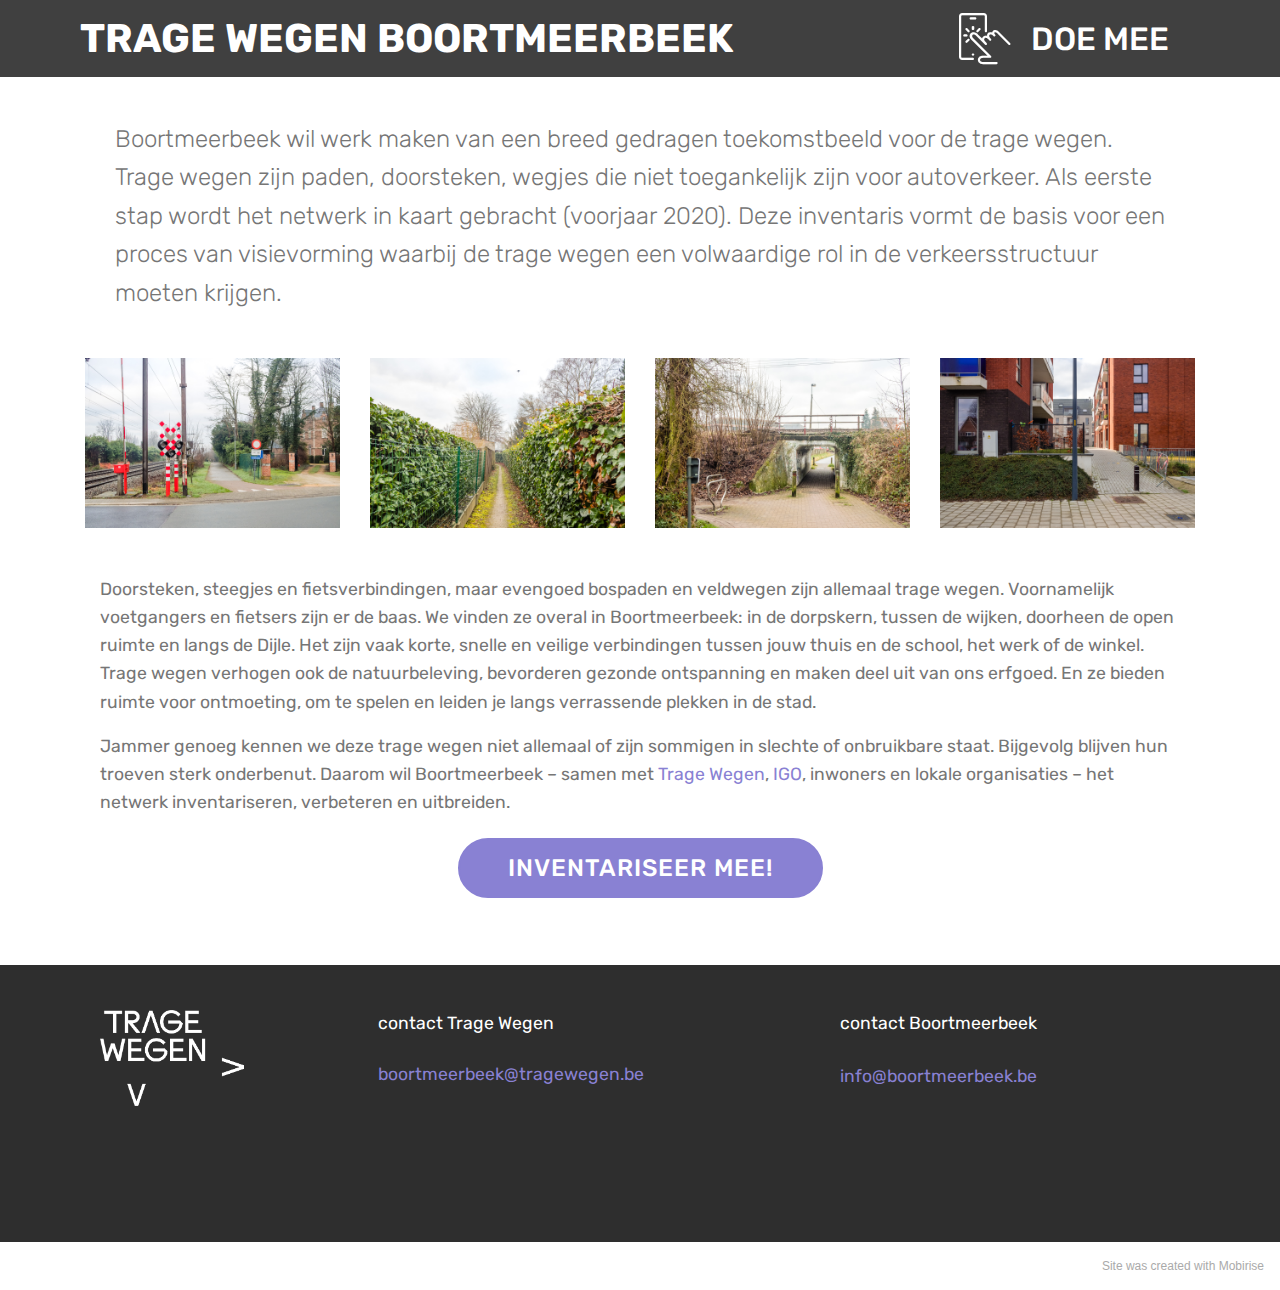
==== commit 4ae9478e: "BMB update" ====
--- a/index.html
+++ b/index.html
@@ -1,10 +1,10 @@
 <!DOCTYPE html>
 <html  >
 <head>
-  <!-- Site made with Mobirise Website Builder v4.12.3, https://mobirise.com -->
+  <!-- Site made with Mobirise Website Builder v5.1.4, https://mobirise.com -->
   <meta charset="UTF-8">
   <meta http-equiv="X-UA-Compatible" content="IE=edge">
-  <meta name="generator" content="Mobirise v4.12.3, mobirise.com">
+  <meta name="generator" content="Mobirise v5.1.4, mobirise.com">
   <meta name="viewport" content="width=device-width, initial-scale=1, minimum-scale=1">
   <link rel="shortcut icon" href="assets/images/logo2.png" type="image/x-icon">
   <meta name="description" content="">
@@ -23,8 +23,10 @@
   
   
   
+  
 </head>
 <body>
+  
   <section class="menu cid-rQbKiJXNZe" once="menu" id="menu1-5">
 
     
@@ -52,23 +54,21 @@
                         DOE MEE</a>
                 </li>
                 <li class="nav-item">
-                    <a class="nav-link link text-white display-4" href="page2.html">
-                        <span class="mbri-search mbr-iconfont mbr-iconfont-btn"></span>
-                        KAART</a>
+                    <a class="nav-link link text-white display-4" href="page2.html"></a>
                 </li></ul>
             
         </div>
     </nav>
 </section>
 
-<section class="engine"><a href="https://mobirise.info/s">free bootstrap themes</a></section><section class="mbr-section article content3 cid-rQbUgujYzw" id="content3-n">
+<section class="mbr-section article content3 cid-rQbUgujYzw" id="content3-n">
       
      
 
     <div class="container">
         <div class="media-container-row">
             <div class="row col-12 col-md-12">
-                <div class="col-12 mbr-text mbr-fonts-style col-md-12 display-2">
+                <div class="col-12 mbr-text mbr-fonts-style display-2 col-md-12">
                      <p>Boortmeerbeek wil werk maken van een breed gedragen toekomstbeeld voor de trage wegen. Trage wegen zijn paden, doorsteken, wegjes die niet toegankelijk zijn voor autoverkeer. Als eerste stap wordt het netwerk in kaart gebracht (voorjaar&nbsp;<span style="font-size: 1.5rem;">2020). Deze inventaris vormt de basis voor een proces van visievorming waarbij de trage wegen een volwaardige rol in de verkeersstructuur moeten krijgen.</span></p>
                 </div>
                 
@@ -87,34 +87,34 @@
     <div class="container">
         
         
-        <div class="row mbr-gallery" data-toggle="modal" data-target="#sceDCjhbPd">
+        <div class="row mbr-gallery" data-toggle="modal" data-target="#Modal">
             <div class="col-sm-6 col-md-4 col-lg-3 item gallery-image">
                 <div class="item-wrapper">
-                    <img class="w-100" src="assets/images/dscf8277.jpg" alt="" data-slide-to="0" title="" data-target="#sceDCjhYSx">
+                    <img class="w-100" src="assets/images/dscf8277.jpg" alt="" data-slide-to="0" title="" data-target="#lb-">
                 </div>
             </div>
             <div class="col-sm-6 col-md-4 col-lg-3 item gallery-image">
                 <div class="item-wrapper">
-                    <img class="w-100" src="assets/images/dscf8288.jpg" alt="" data-slide-to="1" title="" data-target="#sceDCjhYSx">
+                    <img class="w-100" src="assets/images/dscf8288.jpg" alt="" data-slide-to="1" title="" data-target="#lb-">
                 </div>
             </div>
             <div class="col-sm-6 col-md-4 col-lg-3 item gallery-image">
                 <div class="item-wrapper">
-                    <img class="w-100" src="assets/images/dscf8321.jpg" alt="" data-slide-to="2" title="" data-target="#sceDCjhYSx">
+                    <img class="w-100" src="assets/images/dscf8321.jpg" alt="" data-slide-to="2" title="" data-target="#lb-">
                 </div>
             </div><div class="col-sm-6 col-md-4 col-lg-3 item gallery-image">
                 <div class="item-wrapper">
-                    <img class="w-100" src="assets/images/dscf8336.jpg" alt="" data-slide-to="3" title="" data-target="#sceDCjhYSx">
+                    <img class="w-100" src="assets/images/dscf8336.jpg" alt="" data-slide-to="3" title="" data-target="#lb-">
                 </div>
             </div>
             
         </div>
 
-        <div class="modal mbr-slider fade" tabindex="-1" role="dialog" aria-hidden="true" id="sceDCjhbPd">
+        <div class="modal mbr-slider fade" tabindex="-1" role="dialog" aria-hidden="true" id="Modal">
             <div class="modal-dialog" role="document">
                 <div class="modal-content">
                     <div class="modal-body">
-                        <div class="carousel slide" data-ride="carousel" id="sceDCjhYSx">
+                        <div class="carousel slide" data-ride="carousel" id="lb-">
                             <div class="carousel-inner">
                                 <div class="carousel-item active">
                                     <img class="d-block w-100" src="assets/images/dscf8277.jpg" alt="">
@@ -130,18 +130,18 @@
                                 
                             </div>
                             <ol class="carousel-indicators">
-                                <li data-slide-to="0" class="active" data-target="#sceDCjhYSx"></li><li data-slide-to="1" class="active" data-target="#sceDCjhYSx"></li>
-                                <li data-slide-to="2" data-target="#sceDCjhYSx"></li>
-                                <li data-slide-to="3" data-target="#sceDCjhYSx"></li>
+                                <li data-slide-to="0" class="active" data-target="#lb-"></li><li data-slide-to="1" class="active" data-target="#lb-"></li>
+                                <li data-slide-to="2" data-target="#lb-"></li>
+                                <li data-slide-to="3" data-target="#lb-"></li>
                                 
                             </ol>
                             <a role="button" href="" class="close" data-dismiss="modal" aria-label="Close">
                             </a>
-                            <a class="carousel-control-prev carousel-control" role="button" data-slide="prev" href="#sceDCjhYSx">
+                            <a class="carousel-control-prev carousel-control" role="button" data-slide="prev" href="#lb-">
                                 <span class="mbri-left mbr-iconfont" aria-hidden="true"></span>
                                 <span class="sr-only">Vorige</span>
                             </a>
-                            <a class="carousel-control-next carousel-control" role="button" data-slide="next" href="#sceDCjhYSx">
+                            <a class="carousel-control-next carousel-control" role="button" data-slide="next" href="#lb-">
                                 <span class="mbri-right mbr-iconfont" aria-hidden="true"></span>
                                 <span class="sr-only">Volgende</span>
                             </a>
@@ -179,80 +179,40 @@
     </div>
 </section>
 
-<section class="cid-rQdXCKAkHv" id="footer1-18">
-
-    
-
-    
-
-    <div class="container">
-        <div class="media-container-row content text-white">
-            <div class="col-12 col-md-3">
-                <div class="media-wrap">
-                    <a href="https://www.tragewegen.be">
-                        <img src="assets/images/logometpijltjes-wit-2.png" alt="Mobirise" title="">
+<section class="footer4 cid-rVs4F4b88Z" id="footer4-3a">
+
+    
+
+    
+
+    <div class="container">
+        <div class="media-container-row content mbr-white">
+            <div class="col-md-3 col-sm-4">
+                <div class="mb-3 img-logo">
+                    <a href="https://mobirise.co/">
+                        <img src="assets/images/logo-klein-wit.png" alt="Mobirise" title="">
                     </a>
                 </div>
-            </div>
-            <div class="col-12 col-md-3 mbr-fonts-style display-7">
-                <h5 class="pb-3"><br>Contact Trage Wegen</h5>
-                <p class="mbr-text">Pieter Vandenhoudt<br><a href="mailto:boortmeerbeek@tragewegen.be">boortmeerbeek@tragewegen.be</a><br></p>
-            </div>
-            <div class="col-12 col-md-3 mbr-fonts-style display-7">
-                <h5 class="pb-3">&nbsp;</h5>
-                <p class="mbr-text"></p>
-            </div>
-            <div class="col-12 col-md-3 mbr-fonts-style display-7">
-                <h5 class="pb-3"></h5>
-                <p class="mbr-text"><br><br><br></p>
+                <p class="mb-3 mbr-fonts-style foot-title display-7"></p>
+                <p class="mbr-text mbr-fonts-style mbr-links-column display-7"></p>
+            </div>
+            <div class="col-md-4 col-sm-8">
+                <p class="mb-4 foot-title mbr-fonts-style display-7">
+                    contact Trage Wegen</p>
+                <p class="mbr-text mbr-fonts-style foot-text display-7"><a href="mailto:boortmeerbeek@tragewegen.be">boortmeerbeek@tragewegen.be</a></p>
+            </div>
+            <div class="col-md-4 offset-md-1 col-sm-12">
+                
+                
+                
+                <p class="mb-4 mbr-fonts-style foot-title display-7">
+                    contact Boortmeerbeek<br><br><a href="mailto:info@boortmeerbeek.be">info@boortmeerbeek.be</a></p>
+                
             </div>
         </div>
         
     </div>
-</section>
-
-<section class="cid-rQe4lO1r5C" id="footer1-1l">
-
-    
-
-    
-
-    <div class="container">
-        <div class="media-container-row content text-white">
-            <div class="col-12 col-md-3">
-                <div class="media-wrap">
-                    <a href="https://www.hasselt.be">
-                        <img src="assets/images/logobmb.png" alt="Mobirise" title="">
-                    </a>
-                </div>
-            </div>
-            <div class="col-12 col-md-3 mbr-fonts-style display-7">
-                <h5 class="pb-3">Contact Boortmeerbeek</h5>
-                <p class="mbr-text"><a href="http://www.boortmeerbeek.be" target="_blank">www.boortmeerbeek.be</a><br><br></p>
-            </div>
-            <div class="col-12 col-md-3 mbr-fonts-style display-7">
-                <h5 class="pb-3">&nbsp;</h5>
-                <p class="mbr-text"><br><br></p>
-            </div>
-            <div class="col-12 col-md-3 mbr-fonts-style display-7">
-                <h5 class="pb-3"></h5>
-                <p class="mbr-text"><br><br><br></p>
-            </div>
-        </div>
-        
-    </div>
-</section>
-
-
-  <script src="assets/web/assets/jquery/jquery.min.js"></script>
-  <script src="assets/popper/popper.min.js"></script>
-  <script src="assets/bootstrap/js/bootstrap.min.js"></script>
-  <script src="assets/tether/tether.min.js"></script>
-  <script src="assets/smoothscroll/smooth-scroll.js"></script>
-  <script src="assets/dropdown/js/nav-dropdown.js"></script>
-  <script src="assets/dropdown/js/navbar-dropdown.js"></script>
-  <script src="assets/touchswipe/jquery.touch-swipe.min.js"></script>
-  <script src="assets/theme/js/script.js"></script>
+</section><section style="background-color: #fff; font-family: -apple-system, BlinkMacSystemFont, 'Segoe UI', 'Roboto', 'Helvetica Neue', Arial, sans-serif; color:#aaa; font-size:12px; padding: 0; align-items: center; display: flex;"><a href="https://mobirise.site/d" style="flex: 1 1; height: 3rem; padding-left: 1rem;"></a><p style="flex: 0 0 auto; margin:0; padding-right:1rem;">Site was <a href="https://mobirise.site/g" style="color:#aaa;">created</a> with Mobirise</p></section><script src="assets/web/assets/jquery/jquery.min.js"></script>  <script src="assets/popper/popper.min.js"></script>  <script src="assets/bootstrap/js/bootstrap.min.js"></script>  <script src="assets/tether/tether.min.js"></script>  <script src="assets/smoothscroll/smooth-scroll.js"></script>  <script src="assets/dropdown/js/nav-dropdown.js"></script>  <script src="assets/dropdown/js/navbar-dropdown.js"></script>  <script src="assets/touchswipe/jquery.touch-swipe.min.js"></script>  <script src="assets/theme/js/script.js"></script>  <script src="assets/formoid/formoid.min.js"></script>  
   
   
 </body>
